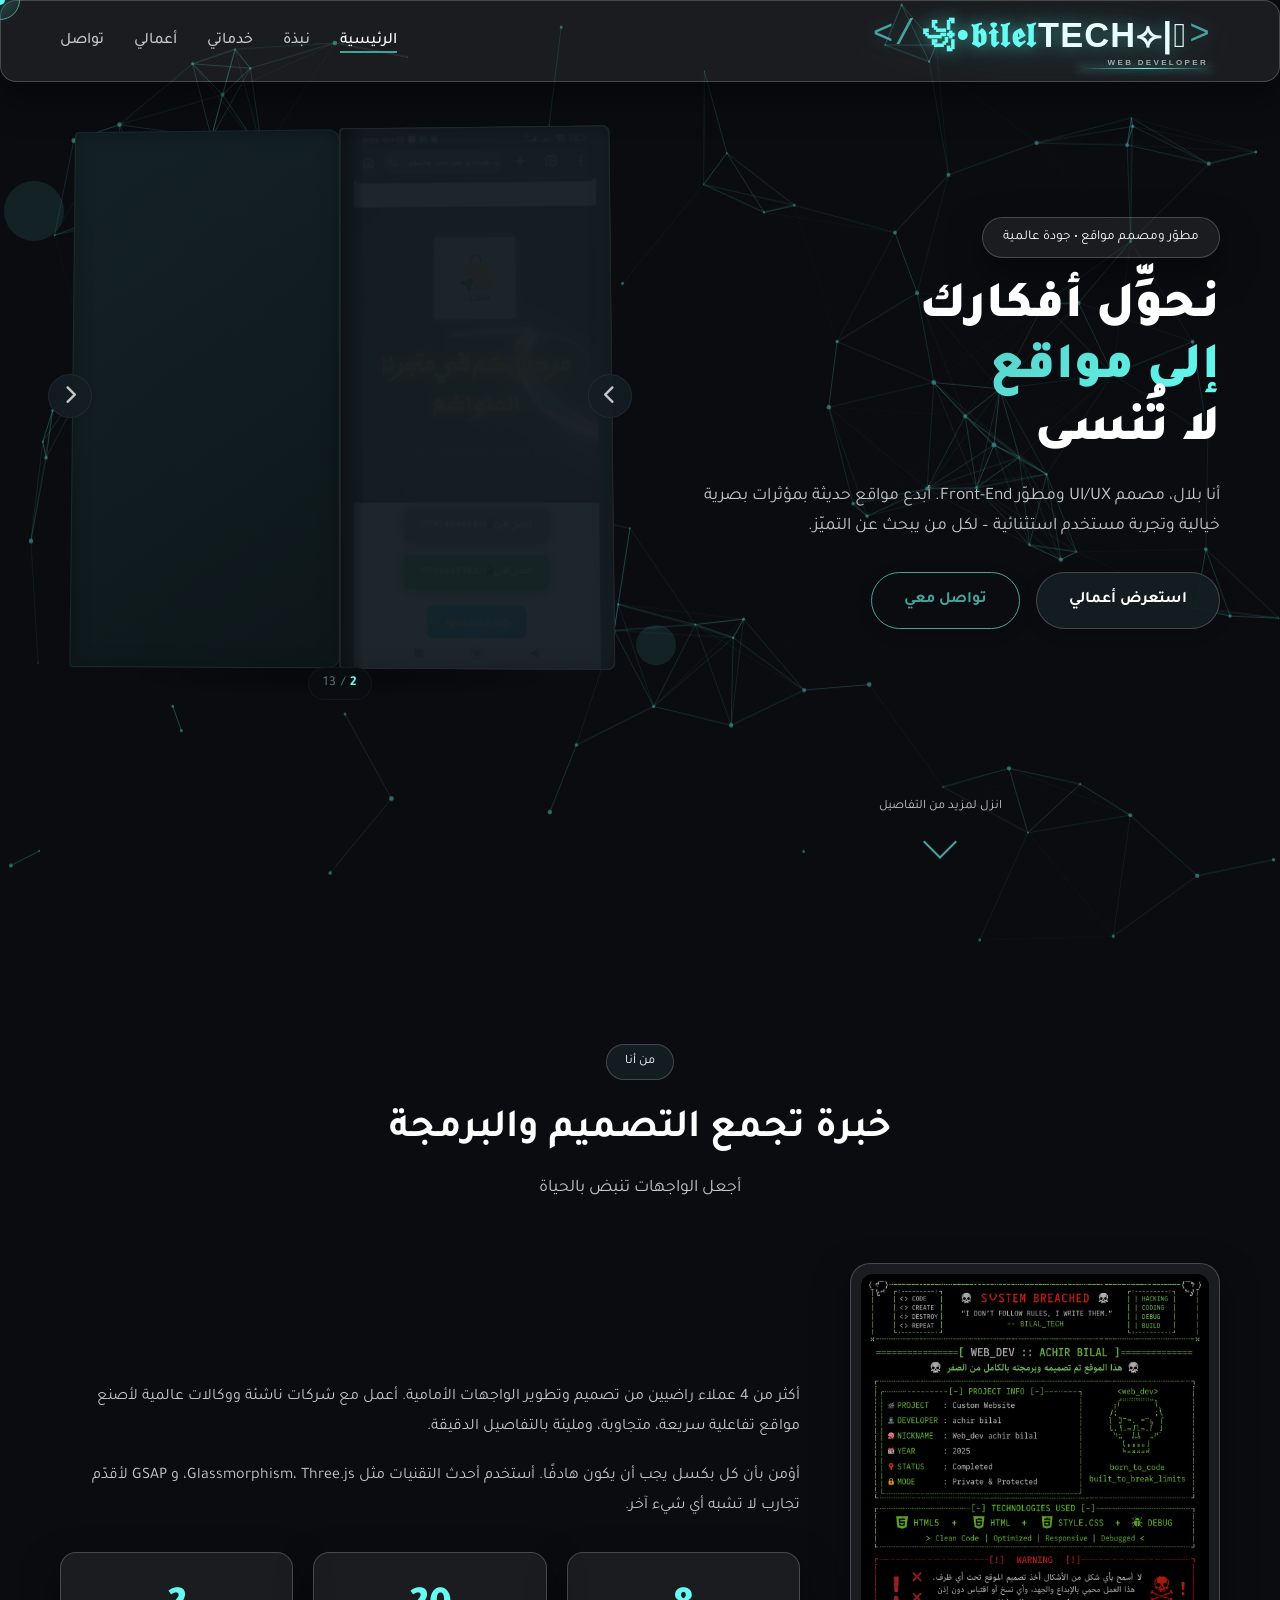
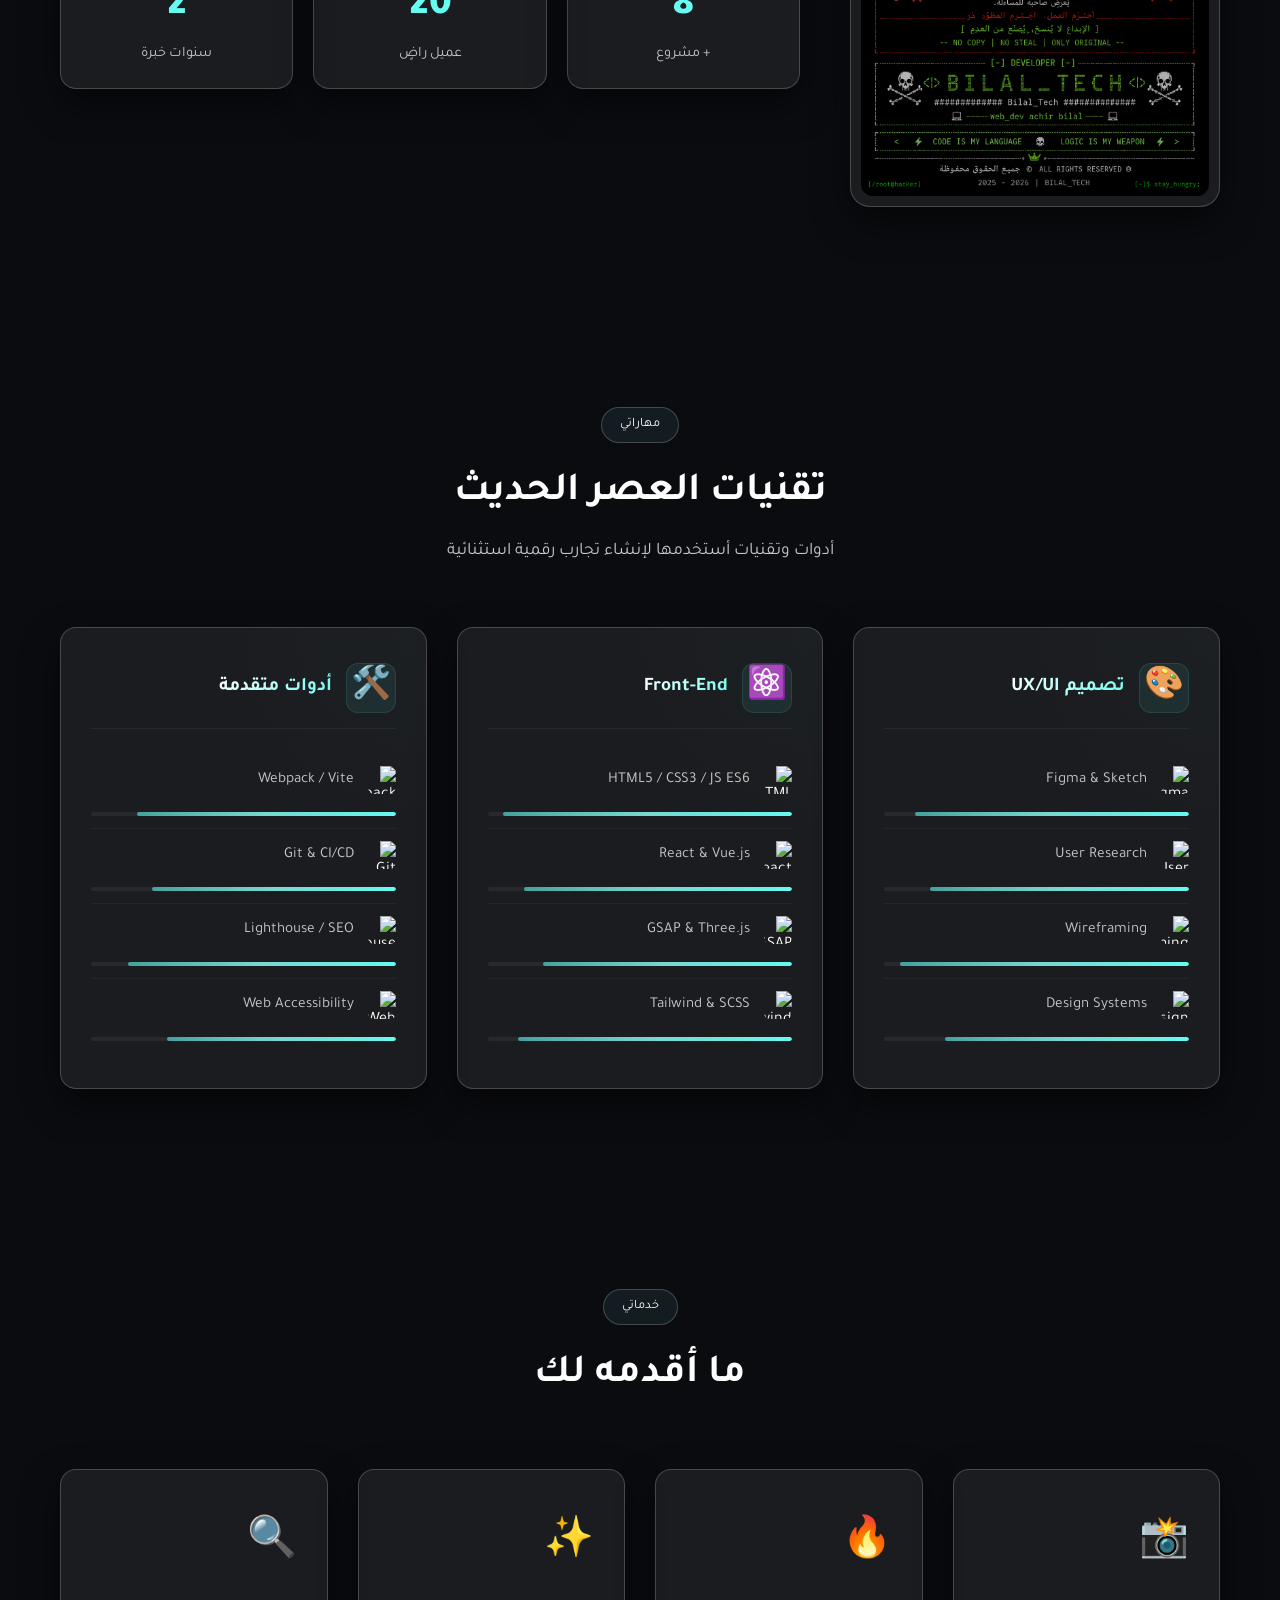
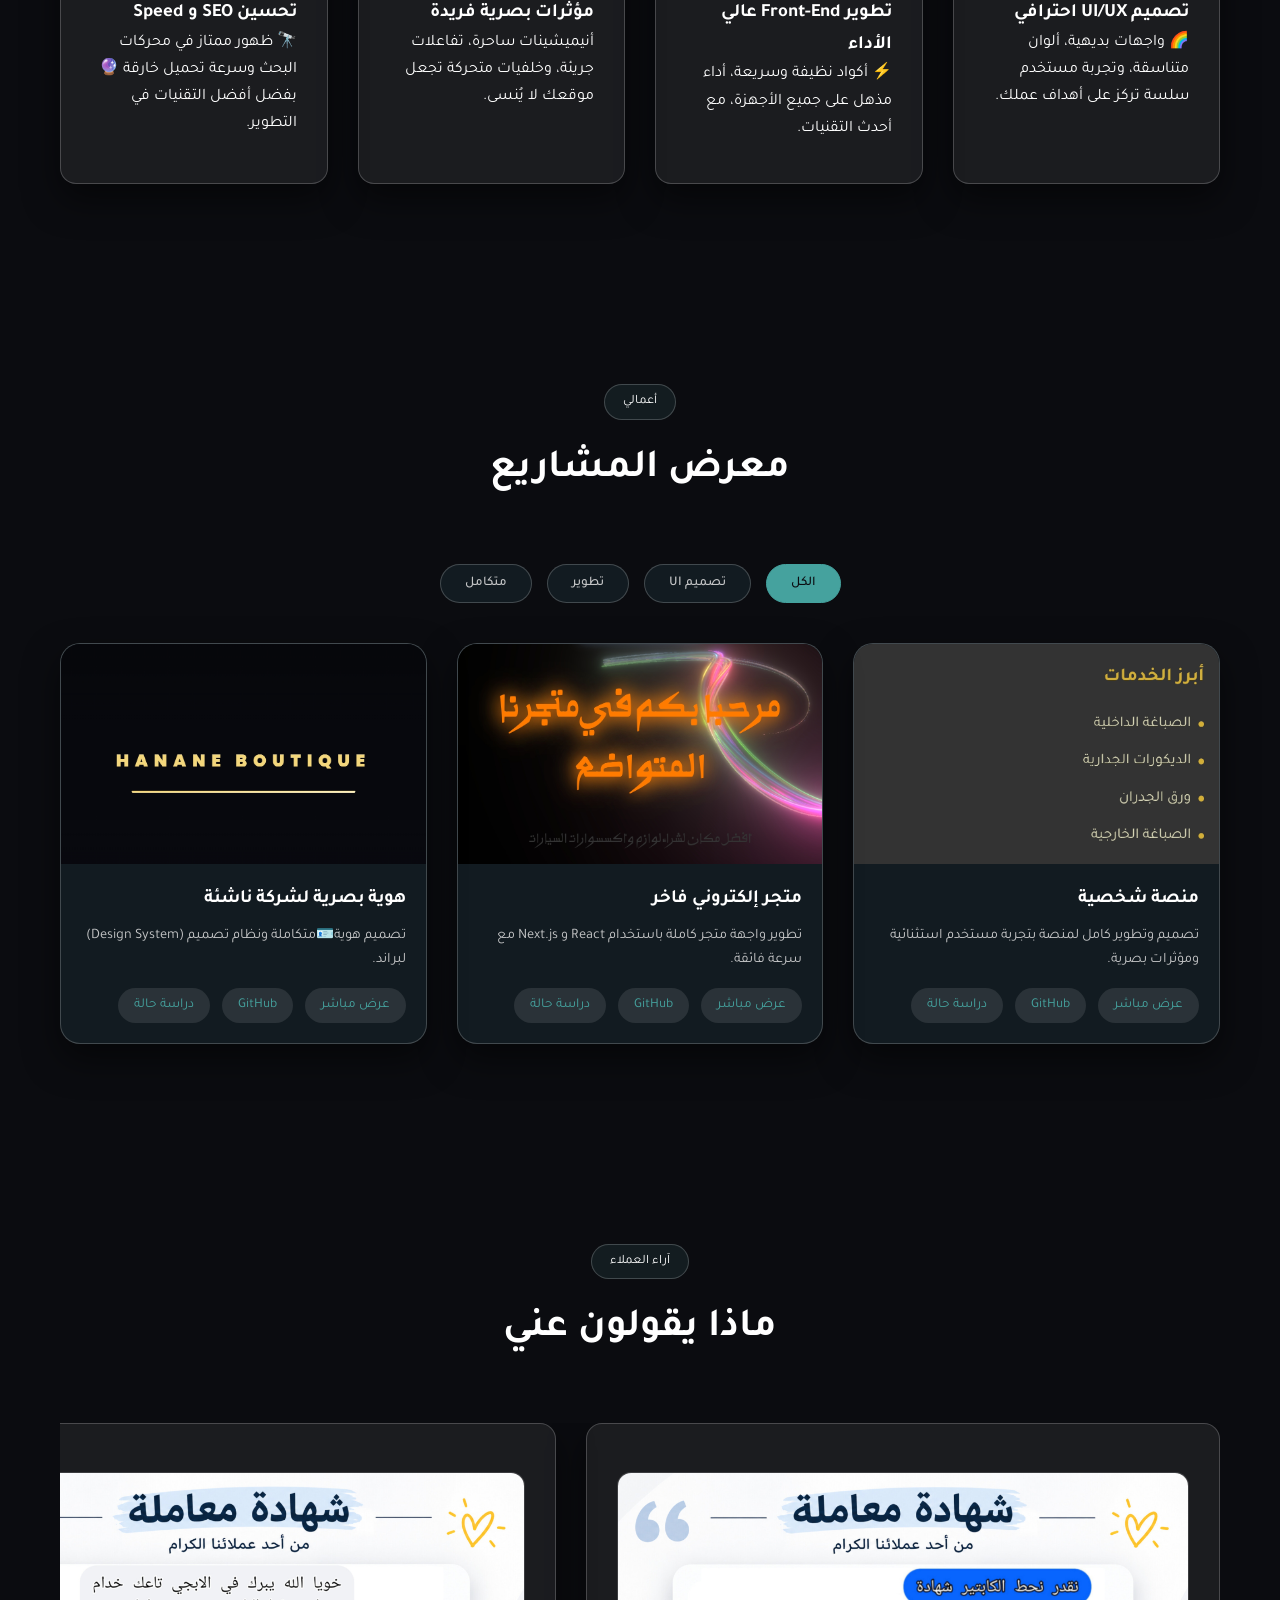
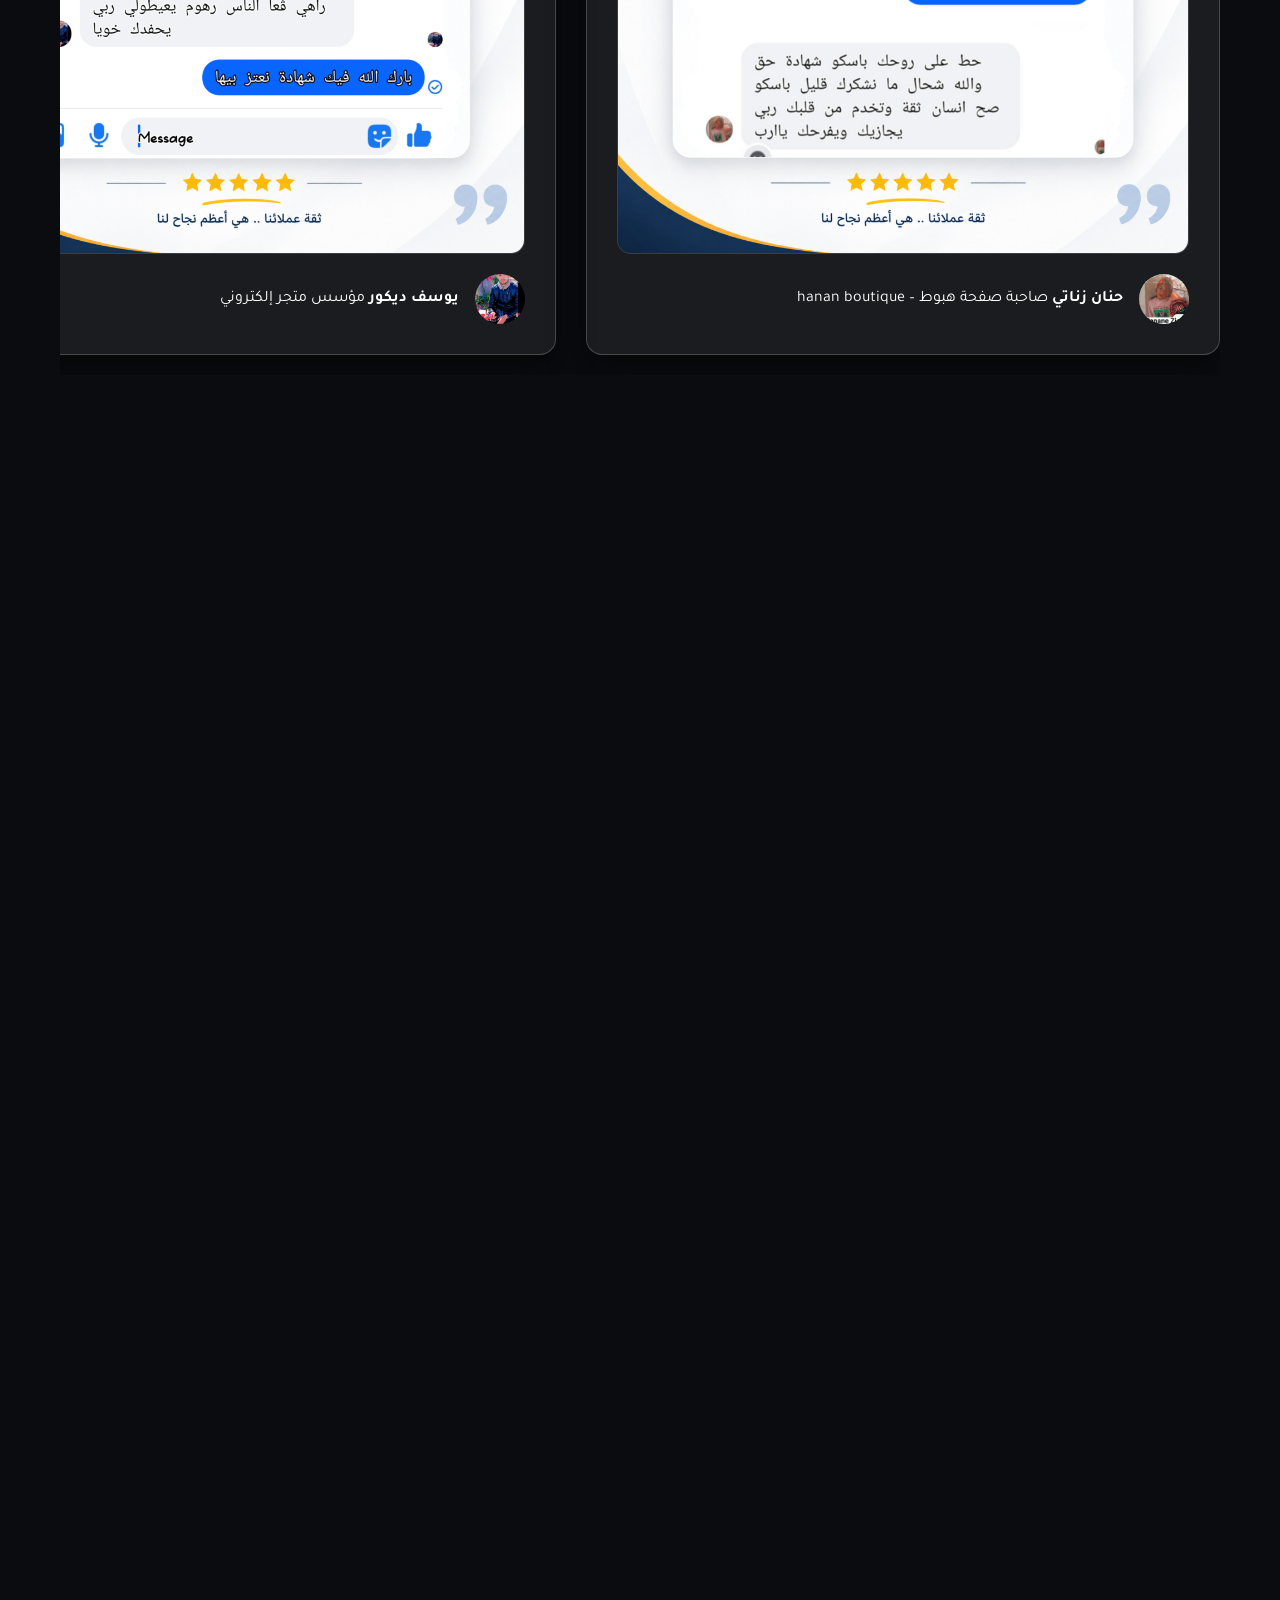
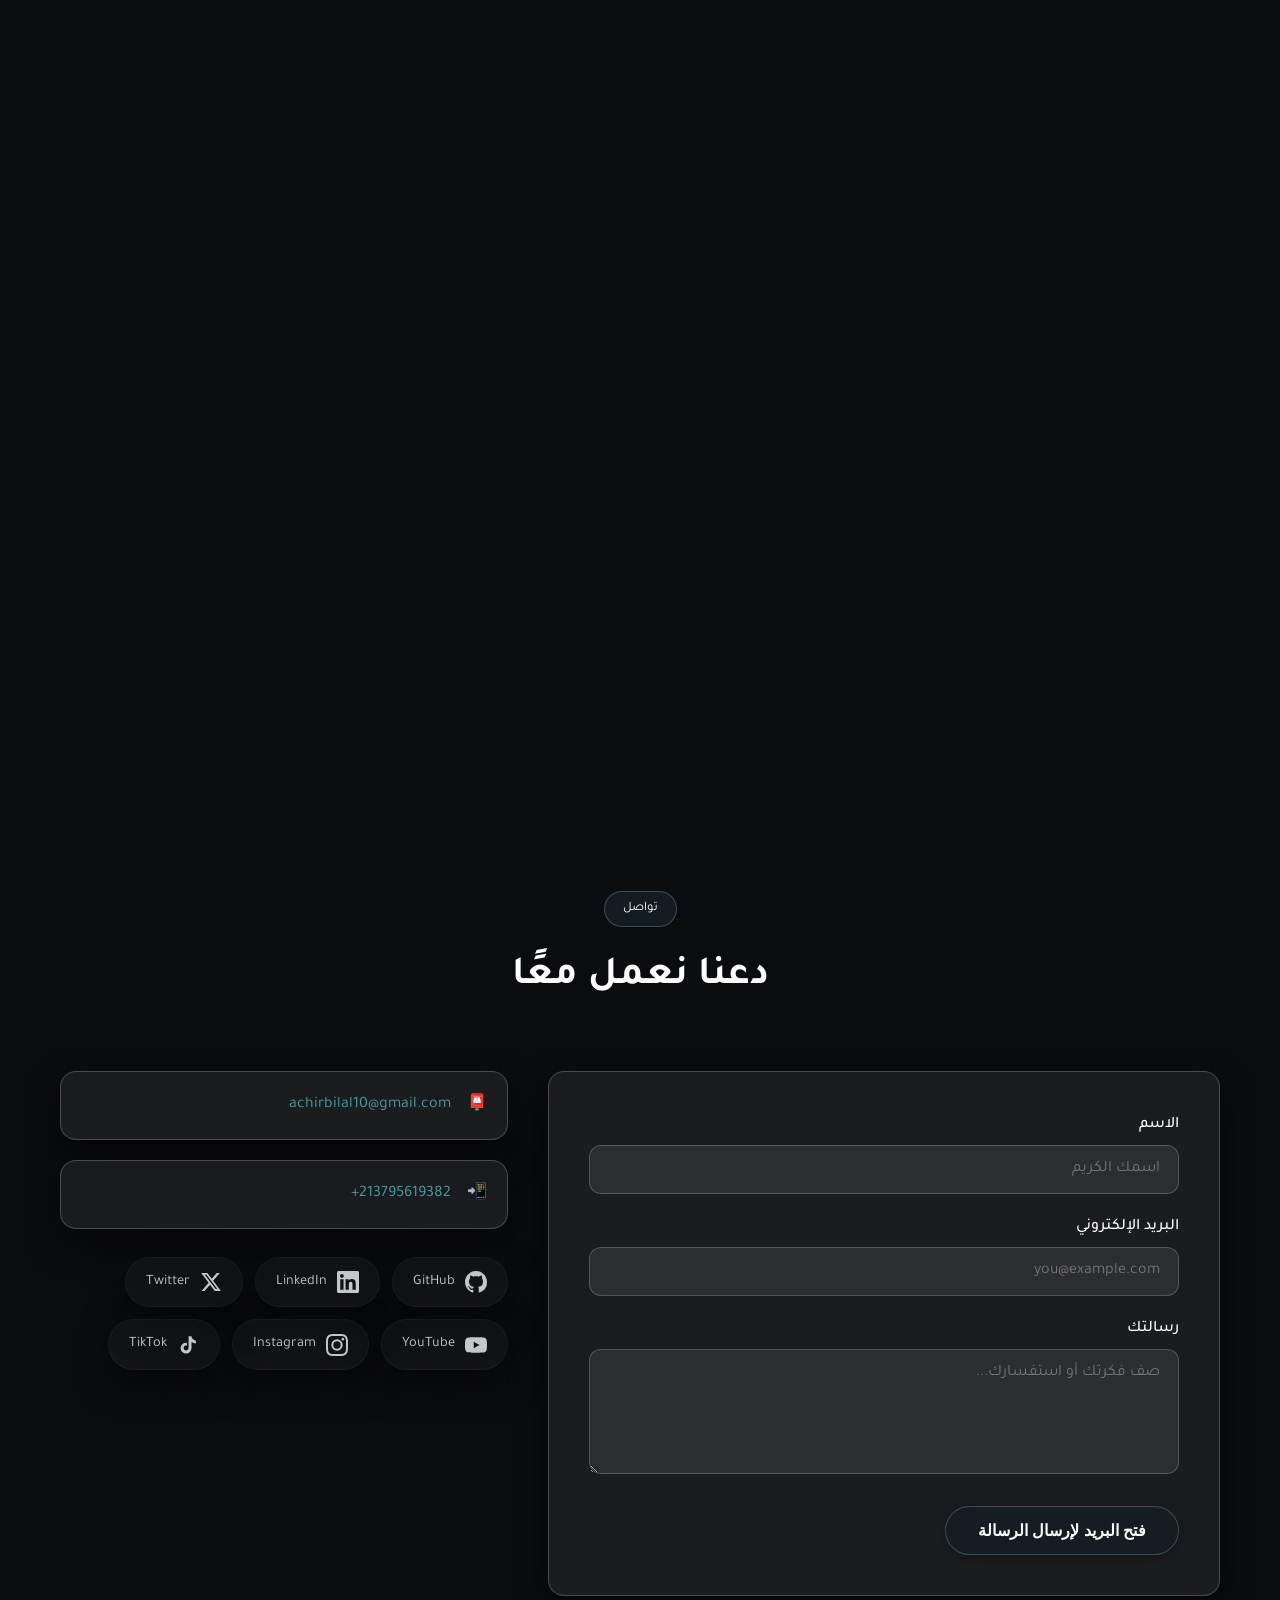
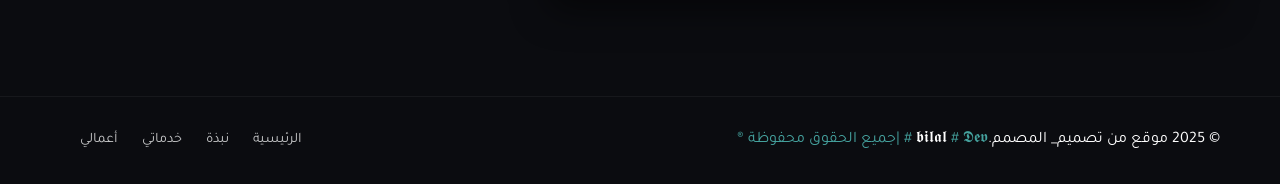
==== index.html @ 1176f2ff "Update index.html" ====
<!DOCTYPE html>
<html lang="ar" dir="rtl">
<head>
    <meta charset="UTF-8" />
    <meta name="viewport" content="width=device-width, initial-scale=1.0" />

    <meta name="description" content="الموقع الشخصي لبلال عشير؛ مطور واجهات أمامية ومصمم UI/UX. استكشف المشاريع والخدمات وتواصل مباشرة." />
    <meta name="keywords" content="بلال عشير, Bilal Achir, تطوير الويب, Front-End, UI/UX, تصميم واجهات, مشاريع ويب" />
    <meta name="author" content="بلال عشير | Bilal Achir" />
    <meta name="theme-color" content="#f2f0e9" />

    <meta property="og:title" content="بلال عشير | مطور واجهات ومصمم UI/UX" />
    <meta property="og:description" content="استكشف أعمال بلال عشير في تصميم وتطوير واجهات الويب وتجارب المستخدم." />
    <meta property="og:image" content="assets/images/og-image.jpg" />

    <meta name="twitter:card" content="summary_large_image" />

    <link rel="shortcut icon" href="assets/icons/favicon.ico" type="image/x-icon" />
    <link rel="apple-touch-icon" href="assets/icons/apple-touch-icon.png" />
    <link rel="icon" type="image/png" sizes="192x192" href="assets/icons/icon-192.png" />
    <link rel="manifest" href="manifest.json" />

    <title>بلال عشير | مطور واجهات أمامية ومصمم UI/UX</title>

    <script type="application/ld+json">
    {
        "@context": "https://schema.org",
        "@type": "Person",
        "name": "بلال عشير",
        "jobTitle": "مطور واجهات أمامية ومصمم تجربة مستخدم",
        "sameAs": [
            "https://github.com/Mywebsite-collab?tab=repositories",
            "https://www.linkedin.com/me?trk=p_mwlite_feed-secondary_nav",
            "https://x.com/Buffi97174487"
        ]
    }
    </script>

    <link rel="preconnect" href="https://fonts.googleapis.com" />
    <link rel="preconnect" href="https://fonts.gstatic.com" crossorigin />

    <link
        href="https://fonts.googleapis.com/css2?family=Tajawal:wght@400;500;700;900&family=Inter:wght@300;400;600;700&display=swap"
        rel="stylesheet"
    />

    <link
        rel="stylesheet"
        href="https://cdnjs.cloudflare.com/ajax/libs/font-awesome/6.5.1/css/all.min.css"
    />

    <link rel="stylesheet" href="assets/css/main.css?v=20261121-editorial-welcome" />
</head>

<body>

    <div id="loading-screen" class="loading-screen" role="status" aria-live="polite" aria-label="جاري تحميل الموقع">
        <div class="loading-content">
            <div class="loading-topline">
                <span class="loading-kicker">PERSONAL PORTFOLIO <i></i> 2026</span>
                <span class="loading-edition">EST. BY BILAL ACHIR</span>
            </div>
            <div class="loading-centerpiece">
                <div class="loading-mark" aria-hidden="true">أدعى🅑.🅰🅲🅷🅸🆁<span>.</span></div>
                <p class="loading-overline">أهلاً وسهلاً بك</p>
                <h1 class="loading-welcome" aria-label="مرحباً بكم في موقعي">
                    <span id="loading-typewriter">مرحباً بكم في موقعي</span><span class="typewriter-caret" aria-hidden="true"></span>
                </h1>
                <p class="loading-note">مساحة رقمية تجمع الإبداع والتقنية.</p>
            </div>
            <div class="loading-bottom">
                <div class="loading-progress-meta">
                    <span class="loading-progress-caption">PREPARING YOUR EXPERIENCE</span>
                    <span class="loading-percent" id="loading-percent">00%</span>
                </div>
                <div class="loading-progress" id="loading-progress" role="progressbar" aria-label="تقدم تحميل الموقع" aria-valuemin="0" aria-valuemax="100" aria-valuenow="0">
                    <span id="loading-progress-fill"></span>
                </div>
                <div class="loading-footer">
                    <span class="loading-subtitle">BILAL ACHIR · PORTFOLIO</span>
                    <span class="loading-index">SCROLL LESS. EXPERIENCE MORE.</span>
                </div>
            </div>
        </div>
    </div>

        <div class="cursor" id="cursor" aria-hidden="true"></div>
    <div class="cursor-follower" id="cursor-follower" aria-hidden="true"></div>

    <div class="noise-overlay" aria-hidden="true"></div>

    <div class="scroll-progress" id="scrollProgress" aria-hidden="true"></div>

    <header class="header glass" id="header">
        <div class="container header-inner">

            <a href="#hero" class="logo" aria-label="الصفحة الرئيسية">
                <span class="logo-text developer-brand" aria-label="Bilel Tech Web Developer">
                    <span class="brand-code">&lt;</span><span class="brand-name">TECH⟣|𖥂</span><span class="brand-tech">꧁•𝖇𝖎𝖑𝖊𝖑</span><span class="brand-code">/&gt;</span>
                    <span class="brand-role">WEB DEVELOPER</span>
                </span>
            </a>

            <nav class="nav" id="nav" aria-label="القائمة الرئيسية">
                <ul class="nav-list">
                    <li><a href="#hero" class="nav-link active">الرئيسية</a></li>
                    <li><a href="#about" class="nav-link">نبذة</a></li>
                    <li><a href="#services" class="nav-link">خدماتي</a></li>
                    <li><a href="#projects" class="nav-link">أعمالي</a></li>
                    <li><a href="#contact" class="nav-link">تواصل</a></li>
                </ul>
            </nav>

            <button class="menu-toggle" id="menuToggle" aria-label="فتح القائمة">
                <span></span>
                <span></span>
                <span></span>
            </button>

        </div>
    </header>

    <main>

        <section class="hero" id="hero">

            <div class="hero-bg">
                <canvas id="particles-canvas"></canvas>
                <div class="floating-lights"></div>
            </div>

            <div class="container hero-content">

                <div class="hero-text reveal">
                    <div class="hero-badge glass">مطوّر ومصمم مواقع • جودة عالمية</div>

                    <h1 class="hero-title typewriter-title" aria-label="نحوِّل أفكارك إلى مواقع لا تُنسى">
                        <span class="text-line" data-typewriter="نحوِّل أفكارك">نحوِّل أفكارك</span>
                        <span class="text-line gradient-text" data-typewriter="إلى مواقع">إلى مواقع</span>
                        <span class="text-line" data-typewriter="لا تُنسى">لا تُنسى</span>
                    </h1>

                    <p class="hero-desc">
                        أنا بلال، مصمم UI/UX ومطوّر Front-End. أبدع مواقع حديثة بمؤثرات بصرية خيالية
                        وتجربة مستخدم استثنائية – لكل من يبحث عن التميّز.
                    </p>

                    <div class="hero-actions">
                        <a href="#projects" class="btn glass magnetic">
                            <span>استعرض أعمالي</span>
                        </a>

                        <a href="#contact" class="btn btn-outline glossy">
                            <span>تواصل معي</span>
                        </a>
                    </div>
                </div>

                <div class="hero-visual">

                    <div class="book-wrapper">

                        <div class="book-container" data-state="closed-front">

                            <!-- طبقة الإمالة 3D: تحتوي الظل والكتاب -->
                            <div class="book-tilt">

                            <div class="book-shadow" aria-hidden="true"></div>

                            <div class="book">

                                <!-- =========================
                                     FRONT COVER
                                     ========================= -->
                                <div
                                    class="page book-cover active"
                                    data-page="0"
                                    aria-label="الغلاف الأمامي"
                                >

                                    <div class="page-front cover-front">
                                        <div class="cover-inner">

                                        <div class="cover-logo">
                                            ꧁-🅱–꧂
                                        </div>

                                        <div class="cover-avatar">
                                            <img
                                                src="assets/avatar book 📚/wmremove-transformed.png"
                                                alt="Bilal Achir"
                                                loading="eager"
                                                decoding="async"
                                                fetchpriority="high"
                                            />
                                        </div>

                                        <h2>PORTFOLIO</h2>

                                        <h3>COLLECTION</h3>

                                        <div class="cover-divider"></div>

                                        <p>2026 · بلال عشير</p>

                                        <div
                                            class="cover-shine"
                                            aria-hidden="true">
                                        </div>

                                    </div>
                                    </div>

                                    <!-- الوجه الداخلي للغلاف (يظهر على يسار الكتاب عند فتحه) -->
<div class="page-back cover-inside" aria-hidden="true">
    <img
        src="assets/images/inside-cover.jpg"
        alt="صفحة داخلية للغلاف"
        loading="lazy"
        decoding="async"
    />
</div>

                                </div>


                                <!-- =========================
                                     PAGE 1
                                     ========================= -->
                                <div class="page" data-page="1">

                                    <div class="page-front">
                                        <img
                                            src="assets/images/project0.jpg"
                                            alt="صورة المشروع 1"
                                            loading="eager"
                                            decoding="async"
                                        />
                                    </div>

                                    <div class="page-back">
                                        <img
                                            src="assets/images/project1.jpg"
                                            alt="صورة المشروع 2"
                                            loading="lazy"
                                            decoding="async"
                                        />
                                    </div>

                                </div>


                                <!-- PAGE 2 -->
                                <div class="page" data-page="2">

                                    <div class="page-front">
                                        <img
                                            src="assets/images/project2.jpg"
                                            alt="صورة المشروع 3"
                                            loading="lazy"
                                            decoding="async"
                                        />
                                    </div>

                                    <div class="page-back">
                                        <img
                                            src="assets/images/project3.jpg"
                                            alt="صورة المشروع 4"
                                            loading="lazy"
                                            decoding="async"
                                        />
                                    </div>

                                </div>


                                <!-- PAGE 3 -->
                                <div class="page" data-page="3">

                                    <div class="page-front">
                                        <img
                                            src="assets/images/project4.jpg"
                                            alt="صورة المشروع 5"
                                            loading="lazy"
                                            decoding="async"
                                        />
                                    </div>

                                    <div class="page-back">
                                        <img
                                            src="assets/images/project5.jpg"
                                            alt="صورة المشروع 6"
                                            loading="lazy"
                                            decoding="async"
                                        />
                                    </div>

                                </div>


                                <!-- PAGE 4 -->
                                <div class="page" data-page="4">

                                    <div class="page-front">
                                        <img
                                            src="assets/images/project6.jpg"
                                            alt="صورة المشروع 7"
                                            loading="lazy"
                                            decoding="async"
                                        />
                                    </div>

                                    <div class="page-back">
                                        <img
                                            src="assets/images/project7.jpg"
                                            alt="صورة المشروع 8"
                                            loading="lazy"
                                            decoding="async"
                                        />
                                    </div>

                                </div>


                                <!-- PAGE 5 -->
                                <div class="page" data-page="5">

                                    <div class="page-front">
                                        <img
                                            src="assets/images/project8.jpg"
                                            alt="صورة المشروع 9"
                                            loading="lazy"
                                            decoding="async"
                                        />
                                    </div>

                                    <div class="page-back">
                                        <img
                                            src="assets/images/project9.jpg"
                                            alt="صورة المشروع 10"
                                            loading="lazy"
                                            decoding="async"
                                        />
                                    </div>

                                </div>


                                <!-- PAGE 6 -->
                                <div class="page" data-page="6">

                                    <div class="page-front">
                                        <img
                                            src="assets/images/project10.jpg"
                                            alt="صورة المشروع 11"
                                            loading="lazy"
                                            decoding="async"
                                        />
                                    </div>

                                    <div class="page-back">
                                        <img
                                            src="assets/images/project11.jpg"
                                            alt="صورة المشروع 12"
                                            loading="lazy"
                                            decoding="async"
                                        />
                                    </div>

                                </div>


                                <!-- PAGE 7 -->
                                <div class="page" data-page="7">

                                    <div class="page-front">
                                        <img
                                            src="assets/images/project12.jpg"
                                            alt="صورة المشروع 13"
                                            loading="lazy"
                                            decoding="async"
                                        />
                                    </div>

                                    <div class="page-back">
                                        <img
                                            src="assets/images/project13.jpg"
                                            alt="صورة المشروع 14"
                                            loading="lazy"
                                            decoding="async"
                                        />
                                    </div>

                                </div>


                                <!-- PAGE 8 -->
                                <div class="page" data-page="8">

                                    <div class="page-front">
                                        <img
                                            src="assets/images/project14.jpg"
                                            alt="صورة المشروع 15"
                                            loading="lazy"
                                            decoding="async"
                                        />
                                    </div>

                                    <div class="page-back">
                                        <img
                                            src="assets/images/project15.jpg"
                                            alt="صورة المشروع 16"
                                            loading="lazy"
                                            decoding="async"
                                        />
                                    </div>

                                </div>


                                <!-- PAGE 9 -->
                                <div class="page" data-page="9">

                                    <div class="page-front">
                                        <img
                                            src="assets/images/project16.jpg"
                                            alt="صورة المشروع 17"
                                            loading="lazy"
                                            decoding="async"
                                        />
                                    </div>

                                    <div class="page-back">
                                        <img
                                            src="assets/images/project17.jpg"
                                            alt="صورة المشروع 18"
                                            loading="lazy"
                                            decoding="async"
                                        />
                                    </div>

                                </div>


                                <!-- PAGE 10 -->
                                <div class="page" data-page="10">

                                    <div class="page-front">
                                        <img
                                            src="assets/images/project18.jpg"
                                            alt="صورة المشروع 19"
                                            loading="lazy"
                                            decoding="async"
                                        />
                                    </div>

                                    <div class="page-back">
                                        <img
                                            src="assets/images/project19.jpg"
                                            alt="صورة المشروع 20"
                                            loading="lazy"
                                            decoding="async"
                                        />
                                    </div>

                                </div>


                                <!-- PAGE 11 -->
                                <div class="page" data-page="11">

                                    <div class="page-front">
                                        <img
                                            src="assets/images/project20.jpg"
                                            alt="صورة المشروع 21"
                                            loading="lazy"
                                            decoding="async"
                                        />
                                    </div>

                                    <div class="page-back">
                                        <img
                                            src="assets/images/project21.jpg"
                                            alt="صورة المشروع 22"
                                            loading="lazy"
                                            decoding="async"
                                        />
                                    </div>

                                </div>


                                <!-- =========================
                                     PAGE 12
                                     LAST IMAGE + BACK COVER
                                     ========================= -->
                                <div class="page" data-page="12">

                                    <div class="page-front">
                                        <img
                                            src="assets/images/project22.jpg"
                                            alt="صورة المشروع 23"
                                            loading="lazy"
                                            decoding="async"
                                        />
                                    </div>

                                    <div
                                        class="page-back book-back-cover"
                                        aria-label="الغلاف الخلفي"
                                    >

                                        <div class="cover-inner">

                                            <div class="cover-logo">
                                                🅱
                                            </div>

                                            <h2>PORTFOLIO</h2>

                                            <h3>COLLECTION</h3>

                                            <div class="cover-divider"></div>

                                            <p>2026 · بلال عشير</p>

                                            <div class="back-description">
                                                A collection of creativity,
                                                ideas and digital work.
                                            </div>

                                            <div
                                                class="cover-shine"
                                                aria-hidden="true">
                                            </div>

                                        </div>

                                    </div>

                                </div>

                            </div>

                            </div><!-- /.book-tilt -->


                            <!-- BOOK NAVIGATION -->

                            <button
                                class="book-nav prev"
                                type="button"
                                aria-label="الصفحة السابقة"
                            >
                                <i class="fas fa-chevron-right"></i>
                            </button>

                            <button
                                class="book-nav next"
                                type="button"
                                aria-label="الصفحة التالية"
                            >
                                <i class="fas fa-chevron-left"></i>
                            </button>


                            <!-- PAGE INDICATOR -->

                            <div
                                class="book-indicator"
                                aria-live="polite"
                            >
                                <span class="current-page">1</span>
                                <span class="total-pages">/ 13</span>
                            </div>

                        </div>

                    </div>


                    <!-- FLOATING ELEMENTS -->

                    <div class="floating-elements">

                        <div
                            class="floating-element shape-1"
                            data-speed="0.5"
                            aria-hidden="true">
                        </div>

                        <div
                            class="floating-element shape-2"
                            data-speed="0.3"
                            aria-hidden="true">
                        </div>

                    </div>

                </div>

                <div class="hero-scroll-indicator">
                    <span>انزل لمزيد من التفاصيل</span>
                    <div class="scroll-arrow"></div>
                </div>

            </div>
        </section>

        <section class="section about" id="about">
            <div class="container">

                <div class="section-heading reveal">
                    <span class="section-badge">من أنا</span>
                    <h2 class="section-title">خبرة تجمع التصميم والبرمجة</h2>
                    <p class="section-subtitle">أجعل الواجهات تنبض بالحياة</p>
                </div>

                <div class="about-grid">

                    <div class="about-image reveal">
                        <div class="image-wrapper glass">
                            <img
                                src="assets/images/placeholder-avatar.jpg"
                                alt="بلال 🄳🄴🅅"
                                loading="lazy"
                            />
                        </div>
                    </div>

                    <div class="about-text reveal">

                        <p class="about-paragraph">
                            أكثر من 4 عملاء راضيين من تصميم وتطوير الواجهات الأمامية. أعمل مع شركات ناشئة
                            ووكالات عالمية لأصنع مواقع تفاعلية سريعة، متجاوبة، ومليئة بالتفاصيل الدقيقة.
                        </p>

                        <p class="about-paragraph">
                            أؤمن بأن كل بكسل يجب أن يكون هادفًا. أستخدم أحدث التقنيات مثل Glassmorphism،
                            Three.js، و GSAP لأقدّم تجارب لا تشبه أي شيء آخر.
                        </p>

                        <div class="about-stats">

                            <div class="stat glass">
                                <span class="stat-number" data-count="8">0</span>
                                <span class="stat-label">+ مشروع</span>
                            </div>

                            <div class="stat glass">
                                <span class="stat-number" data-count="20">0</span>
                                <span class="stat-label">عميل راضٍ</span>
                            </div>

                            <div class="stat glass">
                                <span class="stat-number" data-count="2">0</span>
                                <span class="stat-label">سنوات خبرة</span>
                            </div>

                        </div>
                    </div>

                </div>
            </div>
        </section>

        <section class="section skills" id="skills">
            <div class="container">

                <div class="section-heading reveal">
                    <span class="section-badge">مهاراتي</span>
                    <h2 class="section-title">تقنيات العصر الحديث</h2>
                    <p class="section-subtitle">
                        أدوات وتقنيات أستخدمها لإنشاء تجارب رقمية استثنائية
                    </p>
                </div>

                <div class="skills-grid reveal">

                    <div class="skill-category glass">
                        <div class="skill-category-header">
                            <div class="skill-category-icon">🎨</div>
                            <h3>تصميم UX/UI</h3>
                        </div>

                        <ul>

                            <li>
                                <img
                                    src="https://cdn.dribbble.com/userupload/12787191/file/original-b7ce54b4984cb5bc7559dc995a23143e.png?resize=752x&vertical=center"
                                    alt="Figma"
                                    class="skill-img"
                                />
                                <span>Figma &amp; Sketch</span>
                                <span class="skill-level">
                                    <span style="width: 90%"></span>
                                </span>
                            </li>

                            <li>
                                <img
                                    src="https://www.svgrepo.com/show/520505/research.svg"
                                    alt="User Research"
                                    class="skill-img"
                                />
                                <span>User Research</span>
                                <span class="skill-level">
                                    <span style="width: 85%"></span>
                                </span>
                            </li>

                            <li>
                                <img
                                    src="https://encrypted-tbn0.gstatic.com/images?q=tbn:ANd9GcTcLPpc9tUP_zVYJfhjIV9sxOY638tkX2XgFkScSUkDAw&s=10"
                                    alt="Wireframing"
                                    class="skill-img"
                                />
                                <span>Wireframing</span>
                                <span class="skill-level">
                                    <span style="width: 95%"></span>
                                </span>
                            </li>

                            <li>
                                <img
                                    src="https://cdn-icons-png.flaticon.com/256/2452/2452663.png"
                                    alt="Design Systems"
                                    class="skill-img"
                                />
                                <span>Design Systems</span>
                                <span class="skill-level">
                                    <span style="width: 80%"></span>
                                </span>
                            </li>

                        </ul>
                    </div>

                    <div class="skill-category glass">
                        <div class="skill-category-header">
                            <div class="skill-category-icon">⚛️</div>
                            <h3>Front-End</h3>
                        </div>

                        <ul>

                            <li>
                                <img
                                    src="https://encrypted-tbn0.gstatic.com/images?q=tbn:ANd9GcSbB0yu2tVlng7RY-CIWzIWXxFom4b6Cblgw9TClTKBfA&s=10"
                                    alt="HTML CSS JS"
                                    class="skill-img"
                                />
                                <span>HTML5 / CSS3 / JS ES6</span>
                                <span class="skill-level">
                                    <span style="width: 95%"></span>
                                </span>
                            </li>

                            <li>
                                <img
                                    src="https://westsideelectronics.com/content/images/2020/06/react_vue-1.JPG"
                                    alt="React & Vue"
                                    class="skill-img"
                                />
                                <span>React &amp; Vue.js</span>
                                <span class="skill-level">
                                    <span style="width: 88%"></span>
                                </span>
                            </li>

                            <li>
                                <img
                                    src="https://encrypted-tbn0.gstatic.com/images?q=tbn:ANd9GcQA_Qhd1xCSaKVczHb4FUcE1-SzbG1TML-20dcAQ_QqO2PLRhc8YQGG30b-&s=10"
                                    alt="GSAP & Three.js"
                                    class="skill-img"
                                />
                                <span>GSAP &amp; Three.js</span>
                                <span class="skill-level">
                                    <span style="width: 82%"></span>
                                </span>
                            </li>

                            <li>
                                <img
                                    src="https://miro.medium.com/v2/1*bFUWUdBjOeWR6hTYehwg7A.png"
                                    alt="Tailwind & SCSS"
                                    class="skill-img"
                                />
                                <span>Tailwind &amp; SCSS</span>
                                <span class="skill-level">
                                    <span style="width: 90%"></span>
                                </span>
                            </li>

                        </ul>
                    </div>

                    <div class="skill-category glass">
                        <div class="skill-category-header">
                            <div class="skill-category-icon">🛠️</div>
                            <h3>أدوات متقدمة</h3>
                        </div>

                        <ul>

                            <li>
                                <img
                                    src="https://encrypted-tbn0.gstatic.com/images?q=tbn:ANd9GcSEmOAcPbkJi6p3gixndXw3Ca5WhYDmIgdqJ32xxbb9Olz7882dZtOumB4&s=10"
                                    alt="Webpack & Vite"
                                    class="skill-img"
                                />
                                <span>Webpack / Vite</span>
                                <span class="skill-level">
                                    <span style="width: 85%"></span>
                                </span>
                            </li>

                            <li>
                                <img
                                    src="https://media.licdn.com/dms/image/v2/C4E12AQHWNdMspEJHVg/article-cover_image-shrink_720_1280/article-cover_image-shrink_720_1280/0/1612113737018?e=2147483647&v=beta&t=Pd-NDj73ee4AiZQI8p5QKNEU7Z_dZY0CUCzaSVjw-VU"
                                    alt="Git & CI/CD"
                                    class="skill-img"
                                />
                                <span>Git &amp; CI/CD</span>
                                <span class="skill-level">
                                    <span style="width: 80%"></span>
                                </span>
                            </li>

                            <li>
                                <img
                                    src="https://resources.americaneagle.com/aecom-blobs/images/default-source/blog-images/google-lighthouse-explained.png?sfvrsn=3cafe498_1"
                                    alt="Lighthouse & SEO"
                                    class="skill-img"
                                />
                                <span>Lighthouse / SEO</span>
                                <span class="skill-level">
                                    <span style="width: 88%"></span>
                                </span>
                            </li>

                            <li>
                                <img
                                    src="https://accessibleweb.com/wp-content/uploads/2019/09/aweb-logo.jpg"
                                    alt="Web Accessibility"
                                    class="skill-img"
                                />
                                <span>Web Accessibility</span>
                                <span class="skill-level">
                                    <span style="width: 75%"></span>
                                </span>
                            </li>

                        </ul>
                    </div>

                </div>
            </div>
        </section>

        <section class="section services" id="services">
            <div class="container">

                <div class="section-heading reveal">
                    <span class="section-badge">خدماتي</span>
                    <h2 class="section-title">ما أقدمه لك</h2>
                </div>

                <div class="services-grid">

                    <div class="service-card glass reveal">
                        <div class="service-icon">📸</div>
                        <h3>تصميم UI/UX احترافي</h3>
                        <p>🌈 واجهات بديهية، ألوان متناسقة، وتجربة مستخدم سلسة تركز على أهداف عملك.</p>
                    </div>

                    <div class="service-card glass reveal">
                        <div class="service-icon">🔥</div>
                        <h3>تطوير Front-End عالي الأداء</h3>
                        <p>⚡ أكواد نظيفة وسريعة، أداء مذهل على جميع الأجهزة، مع أحدث التقنيات.</p>
                    </div>

                    <div class="service-card glass reveal">
                        <div class="service-icon">✨</div>
                        <h3>مؤثرات بصرية فريدة</h3>
                        <p>أنيميشينات ساحرة، تفاعلات جريئة، وخلفيات متحركة تجعل موقعك لا يُنسى.</p>
                    </div>

                    <div class="service-card glass reveal">
                        <div class="service-icon">🔍</div>
                        <h3>تحسين SEO و Speed</h3>
                        <p>🔭 ظهور ممتاز في محركات البحث وسرعة تحميل خارقة 🔮 بفضل أفضل التقنيات في التطوير.</p>
                    </div>

                </div>
            </div>
        </section>

        <section class="section projects" id="projects">
            <div class="container">

                <div class="section-heading reveal">
                    <span class="section-badge">أعمالي</span>
                    <h2 class="section-title">معرض المشاريع</h2>
                </div>

                <div class="filter-container reveal">
                    <button class="filter-btn active" data-filter="all">الكل</button>
                    <button class="filter-btn" data-filter="ui">تصميم UI</button>
                    <button class="filter-btn" data-filter="dev">تطوير</button>
                    <button class="filter-btn" data-filter="full">متكامل</button>
                </div>

                <div class="projects-grid" id="projectsGrid">
                </div>

            </div>
        </section>

        <section class="section testimonials" id="testimonials">
            <div class="container">

                <div class="section-heading reveal">
                    <span class="section-badge">آراء العملاء</span>
                    <h2 class="section-title">ماذا يقولون عني</h2>
                </div>

                <div class="testimonials-slider">

                    <div class="testimonial-card glass reveal">

                        <!-- صورة إثبات الشهادة -->
                        <div class="testimonial-proof">
                            <img
                                src="assets/images/testimonials/chat1.jpg"
                                alt="لقطة من محادثة العميل"
                                loading="lazy"
                            />
                        </div>

                        <!-- معلومات العميل -->
                        <div class="testimonial-author">
                            <img
                                src="assets/images/client1.jpg"
                                alt="صورة العميل"
                                loading="lazy"
                            />

                            <div>
                                <strong>حنان زناتي</strong>
                                <span>صاحبة صفحة هبوط – hanan boutique</span>
                            </div>
                        </div>

                    </div>


                    <div class="testimonial-card glass reveal">

                        <div class="testimonial-proof">
                            <img
                                src="assets/images/testimonials/chat2.jpg"
                                alt="لقطة من محادثة العميل"
                                loading="lazy"
                            />
                        </div>

                        <div class="testimonial-author">
                            <img
                                src="assets/images/client2.jpg"
                                alt="صورة العميل"
                                loading="lazy"
                            />

                            <div>
                                <strong>يوسف ديكور</strong>
                                <span>مؤسس متجر إلكتروني</span>
                            </div>
                        </div>

                    </div>

                </div>

            </div>
        </section>

        <section class="section timeline" id="timeline">
            <div class="container">

                <div class="section-heading reveal">
                    <span class="section-badge">المسيرة</span>
                    <h2 class="section-title">رحلتي المهنية</h2>
                </div>

                <div class="timeline-line reveal">

                    <div class="timeline-item glass">
                        <span class="year">2020</span>
                        <p>بداية العمل كمصمم مستقل – أول 10 مشاريع</p>
                    </div>

                    <div class="timeline-item glass">
                        <span class="year">2021</span>
                        <p>انضمام إلى وكالة رقمية – تطوير مهارات Front-End</p>
                    </div>

                    <div class="timeline-item glass">
                        <span class="year">2023</span>
                        <p>تأسيس علامتي التجارية الخاصة والتركيز على المشاريع المتميزة</p>
                    </div>

                </div>
            </div>
        </section>

        <section class="section faq" id="faq">
            <div class="container">

                <div class="section-heading reveal">
                    <span class="section-badge">الأسئلة الشائعة</span>
                    <h2 class="section-title">الإجابات التي تحتاجها</h2>
                </div>

                <div class="faq-list reveal">

                    <div class="faq-item glass">
                        <button class="faq-question">
                            كم يستغرق تصميم موقع متكامل؟
                            <span class="faq-icon">+</span>
                        </button>

                        <div class="faq-answer">
                            <p>حسب تعقيد المشروع، عادةً بين 4 إلى 8 أيام.</p>
                        </div>
                    </div>

                    <div class="faq-item glass">
                        <button class="faq-question">
                            هل توفرون خدمات الصيانة بعد الإطلاق؟
                            <span class="faq-icon">+</span>
                        </button>

                        <div class="faq-answer">
                            <p>نعم، أوفر حزم صيانة شهرية لتحديث المحتوى وضمان الأمان.</p>
                        </div>
                    </div>

                    <div class="faq-item glass">
                        <button class="faq-question">
                            ما هي التقنيات المستخدمة بشكل أساسي؟
                            <span class="faq-icon">+</span>
                        </button>

                        <div class="faq-answer">
                            <p>أستخدم HTML5, CSS3, JavaScript, React/Next.js, GSAP, و Three.js.</p>
                        </div>
                    </div>

                </div>
            </div>
        </section>

        <section class="section cta" id="cta">
            <div class="container cta-content glass reveal">
                <h2>هل لديك فكرة مشروع؟</h2>
                <p>دعنا نحولها إلى واقع رقمي يبهر الجميع.</p>
                <a href="#contact" class="btn glass magnetic">📲 تواصل الآن</a>
            </div>
        </section>

        <section class="section contact" id="contact">
            <div class="container">

                <div class="section-heading reveal">
                    <span class="section-badge">تواصل</span>
                    <h2 class="section-title">دعنا نعمل معًا</h2>
                </div>

                <div class="contact-grid">

                    <form class="contact-form glass reveal" id="contactForm">

                        <div class="form-group">
                            <label for="name">الاسم</label>
                            <input
                                type="text"
                                id="name"
                                name="name"
                                autocomplete="name"
                                maxlength="100"
                                required
                                placeholder="اسمك الكريم"
                            />
                        </div>

                        <div class="form-group">
                            <label for="email">البريد الإلكتروني</label>
                            <input
                                type="email"
                                id="email"
                                name="email"
                                autocomplete="email"
                                maxlength="160"
                                required
                                placeholder="you@example.com"
                            />
                        </div>

                        <div class="form-group">
                            <label for="message">رسالتك</label>
                            <textarea
                                id="message"
                                name="message"
                                maxlength="5000"
                                required
                                rows="5"
                                placeholder="صف فكرتك أو استفسارك..."
                            ></textarea>
                        </div>

                        <button
                            type="submit"
                            class="btn glass magnetic loading-btn"
                            id="submitBtn"
                        >
                            <span>فتح البريد لإرسال الرسالة</span>
                            <div class="loading-spinner"></div>
                        </button>

                        <div
                            class="toast"
                            id="toast"
                            role="alert"
                            aria-live="polite">
                        </div>

                    </form>

                    <div class="contact-info reveal">

                        <div class="info-item glass">
                            <span>📮</span>
                            <a href="mailto:achirbilal10@gmail.com">
                                achirbilal10@gmail.com
                            </a>
                        </div>

                        <div class="info-item glass">
                            <span>📲</span>
                            <a href="tel:+213795619382">213795619382+</a>
                        </div>

                        <div class="social-links">

                            <a
                                href="https://github.com/Mywebsite-collab?tab=repositories"
                                class="social-link glass"
                                target="_blank"
                                rel="noopener"
                            >
                                <svg class="social-icon" viewBox="0 0 24 24" fill="currentColor">
                                    <path d="M12 0C5.37 0 0 5.37 0 12c0 5.31 3.435 9.795 8.205 11.385.6.105.825-.255.825-.57 0-.285-.015-1.23-.015-2.235-3.015.555-3.795-.735-4.035-1.41-.135-.345-.72-1.41-1.23-1.695-.42-.225-1.02-.78-.015-.795.945-.015 1.62.87 1.845 1.23 1.08 1.815 2.805 1.305 3.495.99.105-.78.42-1.305.765-1.605-2.67-.3-5.46-1.335-5.46-5.925 0-1.305.465-2.385 1.23-3.225-.12-.3-.54-1.53.12-3.15 0 0 1.005-.315 3.3 1.23.96-.27 1.98-.405 3-.405s2.04.135 3 .405c2.295-1.56 3.3-1.23 3.3-1.23.66 1.62.24 2.85.12 3.15.765.84 1.23 1.905 1.23 3.225 0 4.605-2.805 5.625-5.475 5.925.435.375.81 1.095.81 2.22 0 1.605-.015 2.895-.015 3.3 0 .315.225.69.825.57A12.02 12.02 0 0024 12c0-6.63-5.37-12-12-12z" />
                                </svg>
                                <span>GitHub</span>
                            </a>

                            <a
                                href="https://www.linkedin.com/me?trk=p_mwlite_feed-secondary_nav"
                                class="social-link glass"
                                target="_blank"
                                rel="noopener"
                            >
                                <svg class="social-icon" viewBox="0 0 24 24" fill="currentColor">
                                    <path d="M20.447 20.452h-3.554v-5.569c0-1.328-.027-3.037-1.852-3.037-1.853 0-2.136 1.445-2.136 2.939v5.667H9.351V9h3.414v1.561h.046c.477-.9 1.637-1.85 3.37-1.85 3.601 0 4.267 2.37 4.267 5.455v6.286zM5.337 7.433c-1.144 0-2.063-.926-2.063-2.065 0-1.138.92-2.063 2.063-2.063 1.14 0 2.064.925 2.064 2.063 0 1.139-.925 2.065-2.064 2.065zm1.782 13.019H3.555V9h3.564v11.452zM22.225 0H1.771C.792 0 0 .774 0 1.729v20.542C0 23.227.792 24 1.771 24h20.451C23.2 24 24 23.227 24 22.271V1.729C24 .774 23.2 0 22.222 0h.003z" />
                                </svg>
                                <span>LinkedIn</span>
                            </a>

                            <a
                                href="https://x.com/Buffi97174487"
                                class="social-link glass"
                                target="_blank"
                                rel="noopener"
                            >
                                <svg class="social-icon" viewBox="0 0 24 24" fill="currentColor">
                                    <path d="M18.244 2.25h3.308l-7.227 8.26 8.502 11.24H16.17l-5.214-6.817L4.99 21.75H1.68l7.73-8.835L1.254 2.25H8.08l4.713 6.231zm-1.161 17.52h1.833L7.084 4.126H5.117z" />
                                </svg>
                                <span>Twitter </span>
                            </a>

                            <a
                                href="https://youtube.com/channel/UCaBldHjugBhEP9w3DlRAerg?si=pPTsItDDOoXELRqC"
                                class="social-link glass"
                                target="_blank"
                                rel="noopener"
                            >
                                <svg class="social-icon" viewBox="0 0 24 24" fill="currentColor">
                                    <path d="M23.498 6.186a3.016 3.016 0 00-2.122-2.136C19.505 3.545 12 3.545 12 3.545s-7.505 0-9.377.505A3.017 3.017 0 00.502 6.186C0 8.07 0 12 0 12s0 3.93.502 5.814a3.016 3.016 0 002.122 2.136c1.871.505 9.376.505 9.376.505s7.505 0 9.377-.505a3.015 3.015 0 002.122-2.136C24 15.93 24 12 24 12s0-3.93-.502-5.814zM9.545 15.568V8.432L15.818 12l-6.273 3.568z" />
                                </svg>
                                <span>YouTube</span>
                            </a>

                            <a
                                href="https://www.instagram.com/xx_b_ilel_xx?igsh=OTUxazVwMzZ2NXow"
                                class="social-link glass"
                                target="_blank"
                                rel="noopener"
                            >
                                <svg class="social-icon" viewBox="0 0 24 24" fill="currentColor">
                                    <path d="M12 2.163c3.204 0 3.584.012 4.85.07 3.252.148 4.771 1.691 4.919 4.919.058 1.265.069 1.645.069 4.849 0 3.205-.012 3.584-.069 4.849-.149 3.225-1.664 4.771-4.919 4.919-1.266.058-1.644.07-4.85.07-3.204 0-3.584-.012-4.849-.07-3.26-.149-4.771-1.699-4.919-4.92-.058-1.28-.07-1.644-.07-4.849 0-3.204.013-3.583.07-4.849.149-3.227 1.664-4.771 4.919-4.919 1.266-.057 1.645-.069 4.849-.069zM12 0C8.741 0 8.333.014 7.053.072 2.695.272.273 2.69.073 7.052.014 8.333 0 8.741 0 12c0 3.259.014 3.668.072 4.948.2 4.358 2.618 6.78 6.98 6.98C8.333 23.986 8.741 24 12 24c3.259 0 3.668-.014 4.948-.072 4.354-.2 6.782-2.618 6.979-6.98.059-1.28.073-1.689.073-4.948 0-3.259-.012-3.667-.072-4.947-.196-4.354-2.617-6.78-6.979-6.98C15.668.014 15.259 0 12 0zm0 5.838a6.162 6.162 0 100 12.324 6.162 6.162 0 000-12.324zM12 16a4 4 0 110-8 4 4 0 010 8zm6.406-11.845a1.44 1.44 0 100 2.881 1.44 1.44 0 000-2.881z" />
                                </svg>
                                <span>Instagram</span>
                            </a>

                            <a
                                href="https://www.tiktok.com/@webscaleai"
                                class="social-link glass"
                                target="_blank"
                                rel="noopener"
                            >
                                <svg class="social-icon" viewBox="0 0 24 24" fill="currentColor">
                                    <path d="M19.589 6.686a4.793 4.793 0 0 1-3.77-4.237h-3.177v12.918a2.716 2.716 0 1 1-2.716-2.716c.297 0 .584.048.853.136V9.548a5.944 5.944 0 1 0 5.04 5.819V8.794a8.008 8.008 0 0 0 4.77 1.578V7.2a4.772 4.772 0 0 1-1-.514z"/>
                                </svg>
                                <span>TikTok</span>
                            </a>

                        </div>
                    </div>

                </div>
            </div>
        </section>

    </main>

    <footer class="footer">
        <div class="container footer-inner">

            <p>
                © 2025 موقع من تصميم_ المصمم.𝖇𝖎𝖑𝖆𝖑
                <a href="#hero">
                    # 𝕯𝖊𝖛 # |جميع الحقوق محفوظة ®
                </a>
            </p>

            <nav class="footer-nav">
                <a href="#hero">الرئيسية</a>
                <a href="#about">نبذة</a>
                <a href="#services">خدماتي</a>
                <a href="#projects">أعمالي</a>
            </nav>

        </div>
    </footer>

    <a
        href="#hero"
        class="back-to-top glass"
        id="backToTop"
        aria-label="🔼العودة إلى الأعلى">
        ↑
    </a>

    <script src="assets/js/data.js"></script>
    <script src="assets/js/main.js"></script>

</body>
</html>
---- assets/css/main.css ----
/* ============================================================
   assets/css/main.css - Performance 60FPS edition (Fixed)
   ============================================================ */

*,
*::before,
*::after {
    margin: 0;
    padding: 0;
    box-sizing: border-box;
}

:root {
    --bg-primary: #0b0c10;
    --bg-secondary: #1f2833;
    --text-primary: #ffffff;
    --text-secondary: #c5c6c7;
    --accent: #45a29e;
    --accent-glow: #66fcf1;
    --primary: #6c5ce7;
    --glass-bg: rgba(255, 255, 255, 0.065);
    --glass-border: rgba(255, 255, 255, 0.2);
    --shadow: 0 15px 35px rgba(0, 0, 0, 0.5);
    --font-ar: 'Tajawal', sans-serif;
    --font-en: 'Inter', sans-serif;
    --transition: 0.4s cubic-bezier(0.25, 0.46, 0.45, 0.94);
}

html {
    scroll-behavior: smooth;
    font-size: 16px;
    direction: rtl;
}

body {
    font-family: var(--font-ar);
    background: var(--bg-primary);
    color: var(--text-primary);
    line-height: 1.7;
    overflow-x: hidden;
    cursor: none !important;
    -webkit-font-smoothing: antialiased;
    -moz-osx-font-smoothing: grayscale;
}

a {
    color: var(--accent);
    text-decoration: none;
    transition: color var(--transition);
}
a:hover {
    color: var(--accent-glow);
}

img {
    max-width: 100%;
    display: block;
}

ul {
    list-style: none;
}

.container {
    max-width: 1200px;
    margin: 0 auto;
    padding: 0 20px;
}

/* ----- GLASS UTILITIES ----- */
.glass {
    background: rgba(255, 255, 255, 0.065);
    border: 1px solid var(--glass-border);
    border-radius: 16px;
    box-shadow: var(--shadow);
}

/* ----- CUSTOM CURSOR ----- */
.cursor,
.cursor-follower {
    position: fixed;
    top: 0;
    left: 0;
    pointer-events: none;
    z-index: 99998;
    transform: translate3d(-50%, -50%, 0);
    border-radius: 50%;
    will-change: transform;
}
.cursor {
    width: 10px;
    height: 10px;
    background: var(--accent-glow);
    box-shadow: 0 0 20px var(--accent-glow);
}
.cursor-follower {
    width: 40px;
    height: 40px;
    border: 1px solid var(--accent);
    background: rgba(69, 162, 158, 0.1);
    transition: width 0.15s ease, height 0.15s ease, background 0.15s ease, border-color 0.15s ease;
}

/* ----- HEADER ----- */
.header {
    position: fixed;
    top: 0;
    width: 100%;
    z-index: 1000;
    padding: 12px 0;
    transition: background var(--transition);
}
.header.scrolled {
    background: rgba(11, 12, 16, 0.94);
}
.header-inner {
    display: flex;
    align-items: center;
    justify-content: space-between;
}
.logo {
    font-size: 2rem;
    font-weight: 900;
    background: linear-gradient(135deg, var(--accent), var(--accent-glow));
    -webkit-background-clip: text;
    -webkit-text-fill-color: transparent;
    background-clip: text;
}
.nav-list {
    display: flex;
    gap: 30px;
}
.nav-link {
    color: var(--text-secondary);
    font-weight: 500;
    position: relative;
    transition: color var(--transition);
}
.nav-link::after {
    content: '';
    position: absolute;
    bottom: -4px;
    left: 0;
    width: 0;
    height: 2px;
    background: var(--accent);
    transition: width var(--transition);
}
.nav-link:hover,
.nav-link.active {
    color: var(--text-primary);
}
.nav-link:hover::after,
.nav-link.active::after {
    width: 100%;
}
.menu-toggle {
    display: none;
    flex-direction: column;
    gap: 5px;
    background: none;
    border: none;
    cursor: pointer;
}
.menu-toggle span {
    display: block;
    width: 28px;
    height: 2px;
    background: var(--text-primary);
    transition: all 0.3s;
}

/* ----- HERO ----- */
.hero {
    min-height: 100vh;
    display: flex;
    align-items: center;
    position: relative;
    overflow: hidden;
    padding-top: 120px;
}
.hero-bg {
    position: absolute;
    width: 100%;
    height: 100%;
    top: 0;
    left: 0;
}
#particles-canvas {
    width: 100%;
    height: 100%;
    display: block;
}
.floating-lights {
    position: absolute;
    width: 100%;
    height: 100%;
    background: radial-gradient(circle at 30% 70%, rgba(69, 162, 158, 0.2) 0%, transparent 50%),
                radial-gradient(circle at 70% 30%, rgba(102, 252, 241, 0.1) 0%, transparent 50%);
    animation: floatLights 8s infinite alternate;
    will-change: opacity;
}
.hero-content {
    display: grid;
    grid-template-columns: 1fr 1fr;
    gap: 40px;
    align-items: center;
    z-index: 2;
    position: relative;
}
.hero-text {
    max-width: 600px;
}
.hero-badge {
    display: inline-block;
    padding: 8px 20px;
    border-radius: 40px;
    font-size: 0.85rem;
    margin-bottom: 20px;
}
.hero-title {
    font-size: 3.2rem;
    line-height: 1.2;
    font-weight: 900;
}
.text-line {
    display: block;
}
.gradient-text {
    background: linear-gradient(135deg, var(--accent), var(--accent-glow));
    -webkit-background-clip: text;
    -webkit-text-fill-color: transparent;
    background-clip: text;
}
.hero-desc {
    margin: 20px 0;
    font-size: 1.1rem;
    color: var(--text-secondary);
}
.hero-actions {
    display: flex;
    gap: 16px;
    margin-top: 30px;
}
.btn {
    display: inline-flex;
    align-items: center;
    gap: 8px;
    padding: 14px 32px;
    border-radius: 60px;
    font-weight: 600;
    font-size: 1rem;
    cursor: pointer;
    transition: background var(--transition), box-shadow var(--transition), transform var(--transition), color var(--transition);
    background: rgba(20, 30, 35, 0.90);
    border: 1px solid var(--glass-border);
    color: var(--text-primary);
    box-shadow: 0 4px 15px rgba(0, 0, 0, 0.2);
}
.btn:hover {
    background: rgba(255, 255, 255, 0.1);
    box-shadow: 0 0 25px var(--accent-glow), 0 4px 15px rgba(0, 0, 0, 0.3);
    transform: translateY(-2px);
}
.btn-outline {
    background: transparent;
    border: 1px solid var(--accent);
    color: var(--accent);
}
.btn-outline:hover {
    background: var(--accent);
    color: var(--bg-primary);
}
.hero-visual {
    position: relative;
    display: flex;
    justify-content: center;
    align-items: center;
    min-height: 400px;
}
.floating-elements {
    position: absolute;
    width: 100%;
    height: 100%;
    top: 0;
    left: 0;
    pointer-events: none;
}
.floating-element {
    position: absolute;
    width: 60px;
    height: 60px;
    border-radius: 50%;
    background: rgba(69, 162, 158, 0.15);
    animation: float 6s infinite alternate;
    will-change: transform;
}
.shape-1 {
    top: 10%;
    left: -10%;
}
.shape-2 {
    bottom: 10%;
    right: -10%;
    width: 40px;
    height: 40px;
}
.hero-scroll-indicator {
    position: relative !important;
    bottom: auto !important;
    left: auto !important;
    transform: none !important;
    display: flex;
    flex-direction: column;
    align-items: center;
    gap: 8px;
    margin-top: 30px;
    margin-bottom: 90px;
    font-size: 0.8rem;
    color: var(--text-secondary);
    animation: bounceDown 2s infinite;
    will-change: transform;
}

/* ----- SECTIONS ----- */
.section {
    padding: 100px 0;
}
.section-heading {
    text-align: center;
    margin-bottom: 60px;
}
.section-badge {
    background: rgba(20, 30, 35, 0.90);
    border: 1px solid var(--glass-border);
    padding: 6px 18px;
    border-radius: 40px;
    font-size: 0.8rem;
    display: inline-block;
    margin-bottom: 16px;
}
.section-title {
    font-size: 2.5rem;
    font-weight: 700;
}
.section-subtitle {
    color: var(--text-secondary);
    font-size: 1.1rem;
    margin-top: 10px;
}

/* ----- ABOUT ----- */
.about-grid {
    display: grid;
    grid-template-columns: 1fr 2fr;
    gap: 50px;
    align-items: center;
}
.about-image .image-wrapper {
    padding: 10px;
    overflow: hidden;
    border-radius: 20px;
}
.about-image img {
    border-radius: 12px;
    width: 100%;
    height: auto;
    transition: transform 0.6s;
}
.about-image img:hover {
    transform: scale(1.03);
}
.about-stats {
    display: flex;
    gap: 20px;
    margin-top: 30px;
}
.about-paragraph {
    font-size: 1rem;
    line-height: 1.9;
    color: var(--text-secondary);
    margin-bottom: 18px;
}
.about-paragraph:last-of-type {
    margin-bottom: 0;
}
.stat {
    padding: 20px 30px;
    text-align: center;
    flex: 1;
}
.stat-number {
    font-size: 2.5rem;
    font-weight: 900;
    color: var(--accent-glow);
    display: block;
}
.stat-label {
    font-size: 0.9rem;
    color: var(--text-secondary);
}

/* ----- SKILLS ----- */
.skills-grid {
    display: grid;
    grid-template-columns: repeat(3, 1fr);
    gap: 30px;
}
.skill-category {
    padding: 35px 30px;
    transition: transform var(--transition), box-shadow var(--transition);
    position: relative;
    overflow: hidden;
}
.skill-category:hover {
    transform: translateY(-8px);
    box-shadow: 0 20px 50px rgba(0, 0, 0, 0.4), 0 0 30px rgba(69, 162, 158, 0.15);
}
.skill-category::before {
    content: '';
    position: absolute;
    top: -50%;
    right: -50%;
    width: 100%;
    height: 100%;
    background: radial-gradient(circle, rgba(69, 162, 158, 0.03) 0%, transparent 70%);
    transition: all 0.6s;
    pointer-events: none;
}
.skill-category:hover::before {
    top: -30%;
    right: -30%;
    transform: scale(1.2);
}
.skill-category-header {
    display: flex;
    align-items: center;
    gap: 14px;
    margin-bottom: 25px;
    padding-bottom: 15px;
    border-bottom: 1px solid rgba(255, 255, 255, 0.06);
}
.skill-category-icon {
    font-size: 2rem;
    width: 50px;
    height: 50px;
    display: flex;
    align-items: center;
    justify-content: center;
    background: rgba(69, 162, 158, 0.12);
    border-radius: 12px;
    border: 1px solid rgba(69, 162, 158, 0.2);
}
.skill-category h3 {
    font-size: 1.2rem;
    font-weight: 700;
    margin: 0;
    background: linear-gradient(135deg, var(--text-primary), var(--accent-glow));
    -webkit-background-clip: text;
    -webkit-text-fill-color: transparent;
    background-clip: text;
}
.skill-category ul {
    list-style: none;
    padding: 0;
    margin: 0;
}
.skill-category ul li {
    display: flex;
    align-items: center;
    gap: 14px;
    padding: 12px 0;
    border-bottom: 1px solid rgba(255, 255, 255, 0.04);
    position: relative;
    flex-wrap: wrap;
}
.skill-category ul li:last-child {
    border-bottom: none;
}
.skill-img {
    width: 28px;
    height: 28px;
    flex-shrink: 0;
    object-fit: contain;
    transition: transform 0.3s ease, filter 0.3s ease;
    border-radius: 6px;
}
.skill-category ul li:hover .skill-img {
    transform: scale(1.15) rotate(-5deg);
    filter: brightness(1.2);
}
.skill-category ul li span:first-of-type {
    flex: 1;
    font-size: 0.95rem;
    color: var(--text-secondary);
    transition: color var(--transition);
}
.skill-category ul li:hover span:first-of-type {
    color: var(--text-primary);
}
.skill-level {
    display: block;
    width: 100%;
    height: 4px;
    background: rgba(255, 255, 255, 0.06);
    border-radius: 4px;
    margin-top: 4px;
    overflow: hidden;
    position: relative;
}
.skill-level span {
    display: block;
    height: 100%;
    border-radius: 4px;
    background: linear-gradient(90deg, var(--accent), var(--accent-glow));
    transition: width 1.2s cubic-bezier(0.25, 0.46, 0.45, 0.94);
    position: relative;
}
.skill-level span::after {
    content: '';
    position: absolute;
    top: 0;
    left: 0;
    width: 100%;
    height: 100%;
    background: linear-gradient(90deg, transparent, rgba(255, 255, 255, 0.2), transparent);
    animation: shimmer 2s infinite;
    will-change: transform;
}
@keyframes shimmer {
    0% { transform: translateX(-100%); }
    100% { transform: translateX(100%); }
}

/* ----- SERVICES ----- */
.services-grid {
    display: grid;
    grid-template-columns: repeat(auto-fit, minmax(250px, 1fr));
    gap: 30px;
}
.service-card {
    padding: 40px 30px;
    transition: transform var(--transition), box-shadow var(--transition);
}
.service-card:hover {
    transform: translateY(-8px);
    box-shadow: 0 20px 40px rgba(0, 0, 0, 0.6), 0 0 30px rgba(69, 162, 158, 0.2);
}
.service-icon {
    font-size: 2.5rem;
    margin-bottom: 20px;
}

/* ----- PROJECTS ----- */
.filter-container {
    display: flex;
    justify-content: center;
    gap: 15px;
    margin-bottom: 40px;
    flex-wrap: wrap;
}
.filter-btn {
    background: rgba(20, 30, 35, 0.92);
    border: 1px solid var(--glass-border);
    padding: 10px 24px;
    border-radius: 40px;
    color: var(--text-secondary);
    cursor: pointer;
    transition: background var(--transition), color var(--transition), border-color var(--transition);
    font-family: var(--font-ar);
    font-weight: 500;
}
.filter-btn.active,
.filter-btn:hover {
    background: var(--accent);
    color: var(--bg-primary);
    border-color: var(--accent);
}
.projects-grid {
    display: grid;
    grid-template-columns: repeat(auto-fill, minmax(340px, 1fr));
    gap: 30px;
}
.project-card {
    border-radius: 20px;
    overflow: hidden;
    transition: transform var(--transition), box-shadow var(--transition);
    position: relative;
    background: rgba(20, 30, 35, 0.92);
    border: 1px solid var(--glass-border);
}
.project-card:hover {
    transform: scale(1.02);
    box-shadow: 0 20px 50px rgba(0, 0, 0, 0.5), 0 0 30px var(--accent-glow);
}
.project-card img {
    width: 100%;
    height: 220px;
    object-fit: cover;
    transition: transform 0.6s;
}
.project-card:hover img {
    transform: scale(1.05);
}
.project-info {
    padding: 20px;
}
.project-info h3 {
    margin-bottom: 8px;
}
.project-info p {
    font-size: 0.9rem;
    color: var(--text-secondary);
}
.project-links {
    display: flex;
    gap: 12px;
    margin-top: 15px;
}
.project-links a {
    font-size: 0.85rem;
    padding: 6px 16px;
    border-radius: 30px;
    background: rgba(255, 255, 255, 0.1);
    transition: background var(--transition), color var(--transition);
}
.project-links a:hover {
    background: var(--accent);
    color: var(--bg-primary);
}

/* ----- TESTIMONIALS ----- */
.testimonials-slider {
    display: flex;
    gap: 30px;
    overflow-x: auto;
    padding-bottom: 20px;
    scroll-snap-type: x mandatory;
    -webkit-overflow-scrolling: touch;
}
.testimonial-card {
    min-width: 320px;
    padding: 30px;
    scroll-snap-align: start;
    flex-shrink: 0;
}
.testimonial-card p {
    font-style: italic;
    margin-bottom: 20px;
}
.testimonial-author {
    display: flex;
    align-items: center;
    gap: 16px;
}
.testimonial-author img {
    width: 50px;
    height: 50px;
    border-radius: 50%;
    object-fit: cover;
}

/* ----- TIMELINE ----- */
.timeline-line {
    position: relative;
    padding-right: 40px;
}
.timeline-line::before {
    content: '';
    position: absolute;
    right: 16px;
    top: 0;
    height: 100%;
    width: 2px;
    background: var(--accent);
}
.timeline-item {
    padding: 20px;
    margin-bottom: 30px;
    position: relative;
}
.timeline-item::before {
    content: '';
    position: absolute;
    right: -30px;
    top: 25px;
    width: 14px;
    height: 14px;
    background: var(--accent);
    border-radius: 50%;
    box-shadow: 0 0 20px var(--accent-glow);
}
.year {
    font-weight: 700;
    color: var(--accent-glow);
    display: block;
    margin-bottom: 8px;
}

/* ----- FAQ ----- */
.faq-list {
    max-width: 700px;
    margin: 0 auto;
}
.faq-item {
    margin-bottom: 16px;
    overflow: hidden;
}
.faq-question {
    width: 100%;
    background: none;
    border: none;
    color: var(--text-primary);
    font-size: 1.05rem;
    padding: 20px;
    display: flex;
    justify-content: space-between;
    align-items: center;
    cursor: pointer;
    font-family: var(--font-ar);
    font-weight: 500;
    transition: background var(--transition);
}
.faq-question:hover {
    background: rgba(255, 255, 255, 0.05);
}
.faq-icon {
    transition: transform 0.3s;
    font-size: 1.3rem;
}
.faq-item.active .faq-icon {
    transform: rotate(45deg);
}
.faq-answer {
    max-height: 0;
    overflow: hidden;
    transition: max-height 0.4s ease;
    padding: 0 20px;
}
.faq-item.active .faq-answer {
    max-height: 200px;
    padding-bottom: 20px;
}

/* ----- CTA ----- */
.cta-content {
    text-align: center;
    padding: 60px 40px;
    border-radius: 30px;
}
.cta-content h2 {
    font-size: 2rem;
    margin-bottom: 16px;
}
.cta-content p {
    margin-bottom: 30px;
    color: var(--text-secondary);
}

/* ----- CONTACT ----- */
.contact-grid {
    display: grid;
    grid-template-columns: 1.5fr 1fr;
    gap: 40px;
}
.contact-form {
    padding: 40px;
}
.form-group {
    margin-bottom: 20px;
}
.form-group label {
    display: block;
    margin-bottom: 6px;
    font-weight: 500;
}
.form-group input,
.form-group textarea {
    width: 100%;
    padding: 14px 18px;
    border-radius: 12px;
    background: rgba(255, 255, 255, 0.08);
    border: 1px solid var(--glass-border);
    color: var(--text-primary);
    font-family: var(--font-ar);
    font-size: 1rem;
    transition: border var(--transition), box-shadow var(--transition);
}
.form-group input:focus,
.form-group textarea:focus {
    outline: none;
    border-color: var(--accent);
    box-shadow: 0 0 0 3px rgba(69, 162, 158, 0.3);
}
.loading-btn {
    position: relative;
    overflow: hidden;
}
.loading-btn .loading-spinner {
    display: none;
    width: 20px;
    height: 20px;
    border: 2px solid transparent;
    border-top-color: var(--text-primary);
    border-radius: 50%;
    animation: spin 0.8s linear infinite;
}
.loading-btn.loading .loading-spinner {
    display: inline-block;
}
.toast {
    margin-top: 16px;
    padding: 12px 20px;
    border-radius: 12px;
    display: none;
    font-weight: 500;
}
.toast.success {
    display: block;
    background: rgba(69, 162, 158, 0.2);
    border: 1px solid var(--accent);
    color: var(--accent-glow);
}
.toast.error {
    display: block;
    background: rgba(255, 77, 77, 0.2);
    border: 1px solid #ff4d4d;
    color: #ff4d4d;
}
.contact-info {
    display: flex;
    flex-direction: column;
    gap: 20px;
}
.info-item {
    padding: 20px;
    display: flex;
    align-items: center;
    gap: 16px;
}

/* ===== روابط التواصل الاجتماعي ===== */
.social-links {
    display: flex;
    flex-wrap: wrap;
    gap: 12px;
    margin-top: 8px;
}
.social-link {
    display: flex;
    align-items: center;
    gap: 10px;
    padding: 12px 20px;
    border-radius: 60px;
    background: rgba(255, 255, 255, 0.03);
    border: 1px solid rgba(255, 255, 255, 0.04);
    transition: background var(--transition), border-color var(--transition), color var(--transition), transform var(--transition);
    font-size: 0.9rem;
    color: var(--text-secondary);
}
.social-link:hover {
    background: rgba(108, 92, 231, 0.12);
    border-color: var(--primary);
    color: #fff;
    transform: translateY(-3px);
}
.social-icon {
    width: 22px;
    height: 22px;
    flex-shrink: 0;
}

/* ----- FOOTER ----- */
.footer {
    border-top: 1px solid rgba(255, 255, 255, 0.05);
    padding: 30px 0;
}
.footer-inner {
    display: flex;
    justify-content: space-between;
    align-items: center;
    flex-wrap: wrap;
    gap: 20px;
}
.footer-nav a {
    margin-left: 20px;
    color: var(--text-secondary);
    font-size: 0.9rem;
}
.back-to-top {
    position: fixed;
    bottom: 30px;
    left: 30px;
    width: 50px;
    height: 50px;
    display: flex;
    align-items: center;
    justify-content: center;
    border-radius: 50%;
    z-index: 999;
    opacity: 0;
    visibility: hidden;
    transition: opacity var(--transition), visibility var(--transition);
    font-size: 1.5rem;
}
.back-to-top.visible {
    opacity: 1;
    visibility: visible;
}

/* ----- KEYFRAMES & ANIMATIONS ----- */
@keyframes pulse {
    0%, 100% { transform: scale(1); opacity: 1; }
    50% { transform: scale(1.05); opacity: 0.8; }
}
@keyframes float {
    from { transform: translate(0, 0) rotate(0deg); }
    to { transform: translate(20px, -20px) rotate(10deg); }
}
@keyframes floatLights {
    from { opacity: 0.6; }
    to { opacity: 1; }
}
@keyframes bounce {
    0%, 100% { transform: translateX(-50%) translateY(0); }
    50% { transform: translateX(-50%) translateY(8px); }
}
@keyframes bounceDown {
    0%, 100% { transform: translateY(0); }
    50% { transform: translateY(8px); }
}
@keyframes spin {
    to { transform: rotate(360deg); }
}

/* ----- RESPONSIVE ----- */
@media (max-width: 992px) {
    .hero-content {
        grid-template-columns: 1fr;
        gap: 30px;
    }
    .hero-visual {
        min-height: 300px;
        display: flex !important;
    }
    .about-grid {
        grid-template-columns: 1fr;
    }
    .skills-grid {
        grid-template-columns: 1fr 1fr;
    }
    .contact-grid {
        grid-template-columns: 1fr;
    }
    .nav-list {
        display: none;
        flex-direction: column;
        background: var(--bg-primary);
        position: absolute;
        top: 70px;
        left: 0;
        width: 100%;
        padding: 30px;
        gap: 20px;
        border-bottom: 1px solid var(--glass-border);
    }
    .nav-list.open {
        display: flex;
    }
    .menu-toggle {
        display: flex;
    }
    .hero-title {
        font-size: 2.2rem;
    }
}

@media (max-width: 576px) {
    .projects-grid {
        grid-template-columns: 1fr;
    }
    .testimonial-card {
        min-width: 280px;
    }
    .hero-title {
        font-size: 1.8rem;
    }
    .hero-visual {
        min-height: 250px;
    }
    .skills-grid {
        grid-template-columns: 1fr;
    }
    .skill-category ul li {
        flex-wrap: wrap;
    }
    .skill-img {
        width: 24px;
        height: 24px;
    }
    .contact-form {
        padding: 24px 16px;
    }
    .social-links {
        flex-direction: column;
    }
    .social-link {
        justify-content: center;
    }
}

/* ============================================================
   أنماط الكتاب ثلاثي الأبعاد (3D Book) - النسخة المصححة
   ============================================================ */

/* ملاحظة: أنماط .book-wrapper و .book-container و .book و .book-shadow
   نُقلت إلى قسم "الكتاب المتجاوب" في نهاية هذا الملف. */

.book-cover {
    z-index: 10;
}

/* ===== محتوى الغلاف ===== */
.cover-inner {
    display: flex;
    flex-direction: column;
    align-items: center;
    justify-content: center;
    gap: 10px;
    flex-wrap: wrap;
    height: 100%;
    padding: 30px 20px;
    text-align: center;
    position: relative;
    z-index: 2;
}

/* ==========================
   الصورة الدائرية (Avatar)
   ========================== */
.cover-avatar {
    /* ===== التحكم في الدائرة كاملة ===== */
    --x: 0px;
    --y: -10px;
    --scale: 1;
    --rotate: 0deg;

    position: relative;
    width: clamp(80px, 12vw, 120px);
    height: clamp(80px, 12vw, 120px);
    flex-shrink: 0;
    margin: 0 auto 6px;
    border-radius: 50%;
    overflow: hidden;
    transform:
        translate(var(--x), var(--y))
        scale(var(--scale))
        rotate(var(--rotate));
    background: rgba(25, 40, 44, 0.92);
    border: 2px solid rgba(102, 252, 241, 0.45);
    box-shadow:
        0 0 0 4px rgba(255, 255, 255, 0.03),
        0 0 18px rgba(102, 252, 241, 0.25),
        0 12px 35px rgba(0, 0, 0, 0.45),
        inset 0 1px 1px rgba(255, 255, 255, 0.18);
    transition:
        transform 0.45s cubic-bezier(0.23, 1, 0.32, 1),
        box-shadow 0.45s,
        border-color 0.45s;
    z-index: 3;
}
.cover-avatar::before {
    content: "";
    position: absolute;
    inset: 0;
    border-radius: 50%;
    background: radial-gradient(circle at 25% 25%, rgba(255, 255, 255, 0.28), transparent 55%);
    pointer-events: none;
}
.cover-avatar::after {
    content: "";
    position: absolute;
    inset: -2px;
    border-radius: 50%;
    background: conic-gradient(from 180deg, transparent, rgba(102, 252, 241, 0.45), transparent);
    opacity: 0;
    transition: opacity 0.45s;
    pointer-events: none;
}
.cover-avatar img {
    width: 100%;
    height: 100%;
    object-fit: cover;
    object-position: center;
    display: block;
    border-radius: inherit;
    transition: transform 0.6s cubic-bezier(0.23, 1, 0.32, 1), filter 0.45s;
}

.cover-logo {
    font-size: 4.5rem;
    font-weight: 900;
    color: #66fcf1;
    text-shadow: 0 0 40px rgba(102, 252, 241, 0.2);
    margin-bottom: 6px;
    animation: pulseLogo 3s ease-in-out infinite;
}

@keyframes pulseLogo {
    0%, 100% { transform: scale(1); opacity: 1; }
    50% { transform: scale(1.05); opacity: 0.8; }
}

.cover-inner h2 {
    font-size: clamp(1.4rem, 3vw, 2.2rem);
    font-weight: 700;
    letter-spacing: 4px;
    color: #f0f0f0;
    margin: 4px 0 0;
    z-index: 2;
}
.cover-inner h3 {
    font-size: clamp(1rem, 2.5vw, 1.6rem);
    font-weight: 300;
    letter-spacing: 3px;
    color: #66fcf1;
    margin: -2px 0 0;
    z-index: 2;
}
.cover-divider {
    width: 60px;
    height: 2px;
    background: linear-gradient(90deg, transparent, #45a29e, transparent);
    margin: 8px 0;
    z-index: 2;
}
.cover-inner p {
    font-size: clamp(0.75rem, 1.2vw, 0.9rem);
    color: #8899a0;
    letter-spacing: 1px;
    margin: 4px 0 0;
    z-index: 2;
}

.cover-shine {
    position: absolute;
    top: -50%;
    left: -50%;
    width: 200%;
    height: 200%;
    background: radial-gradient(ellipse at 30% 30%, rgba(255, 255, 255, 0.06) 0%, transparent 60%);
    pointer-events: none;
    z-index: 1;
    transform: rotate(-25deg);
}

/* =========================================================
   BACK COVER - نسخة موحّدة (تم دمج التعريفات المكررة)
   ========================================================= */
.book-back-cover {
    position: absolute;
    inset: 0;
    display: flex;
    align-items: center;
    justify-content: center;
    width: 100%;
    height: 100%;
    margin: 0;
    padding: 0;
    background: linear-gradient(145deg, #1a2a2e, #0f1a1d);
    border-radius: 4px 8px 8px 4px;
    box-shadow:
        0 20px 60px rgba(0, 0, 0, 0.55),
        inset 0 1px 0 rgba(255, 255, 255, 0.05);
    border: 1px solid rgba(69, 162, 158, 0.15);
    -webkit-transform-style: preserve-3d;
    transform-style: preserve-3d;
    -webkit-backface-visibility: hidden;
    backface-visibility: hidden;
    /* ✅ توحيد translateZ مع الغلاف الأمامي */
    transform: rotateY(180deg) translateZ(2px);
    overflow: hidden;
    z-index: 3;
}

.book-back-cover .cover-inner {
    width: 100%;
    height: 100%;
    position: relative;
    display: flex;
    flex-direction: column;
    align-items: center;
    justify-content: center;
    text-align: center;
    overflow: hidden;
}
.book-back-cover .cover-logo {
    margin-bottom: 18px;
}
.book-back-cover h2,
.book-back-cover h3 {
    margin-left: 0;
    margin-right: 0;
}
.book-back-cover .cover-divider {
    margin: 18px auto;
}
.book-back-cover p {
    margin: 0;
}
.book-back-cover .cover-shine {
    pointer-events: none;
}

.back-description {
    max-width: 75%;
    margin-top: 25px;
    font-family: "Inter", "Tajawal", sans-serif;
    font-size: 12px;
    line-height: 1.7;
    opacity: 0.72;
    direction: ltr;
    text-align: center;
}

/* ----- الصفحات الداخلية للكتاب (نسخة موحّدة) ----- */
.page {
    position: absolute;
    top: 0;
    left: 0;
    width: 100%;
    height: 100%;
    -webkit-transform-style: preserve-3d;
    transform-style: preserve-3d;
    -webkit-transform-origin: left center;
    transform-origin: left center;
    transition: transform 0.9s cubic-bezier(0.23, 1, 0.32, 1);
    -webkit-backface-visibility: hidden;
    backface-visibility: hidden;
    z-index: 2;
    touch-action: pan-y;
}
.page .page-front,
.page .page-back {
    position: absolute;
    top: 0;
    left: 0;
    width: 100%;
    height: 100%;
    border-radius: 4px 8px 8px 4px;
    background: rgba(20, 30, 35, 0.96);
    border: 1px solid rgba(255, 255, 255, 0.04);
    box-shadow: inset 0 0 20px rgba(0, 0, 0, 0.22);
    -webkit-backface-visibility: hidden;
    backface-visibility: hidden;
    overflow-y: auto;
    padding: 18px 16px;
    display: flex;
    align-items: center;
    justify-content: center;
}
.page .page-front {
    transform: rotateY(0deg) translateZ(1px);
}
.page .page-back {
    transform: rotateY(180deg) translateZ(1px);
}
.page .page-front::-webkit-scrollbar,
.page .page-back::-webkit-scrollbar {
    width: 3px;
}
.page .page-front::-webkit-scrollbar-track,
.page .page-back::-webkit-scrollbar-track {
    background: transparent;
}
.page .page-front::-webkit-scrollbar-thumb,
.page .page-back::-webkit-scrollbar-thumb {
    background: rgba(69, 162, 158, 0.3);
    border-radius: 10px;
}
.page.flipped {
    transform: rotateY(-180deg);
}

/* ----- داخل الصفحة – بطاقات المشاريع ----- */
.project-card-inner {
    display: flex;
    flex-direction: column;
    gap: 12px;
    width: 100%;
    height: 100%;
    justify-content: flex-start;
}
.project-img {
    position: relative;
    border-radius: 8px;
    overflow: hidden;
    background: #1a2428;
    box-shadow: 0 8px 25px rgba(0, 0, 0, 0.3);
    aspect-ratio: 16 / 9;
    flex-shrink: 0;
}
.project-img img {
    width: 100%;
    height: 100%;
    object-fit: cover;
    display: block;
    transition: transform 0.5s ease;
}
.project-img:hover img {
    transform: scale(1.03);
}
.project-tag {
    position: absolute;
    top: 10px;
    right: 10px;
    background: rgba(10, 15, 18, 0.92);
    padding: 3px 12px;
    border-radius: 20px;
    font-size: 0.65rem;
    font-weight: 600;
    color: #fff;
    letter-spacing: 0.5px;
    border: 1px solid rgba(255, 255, 255, 0.1);
}
.project-info-inner {
    display: flex;
    flex-direction: column;
    gap: 4px;
    flex: 1;
}
.project-info-inner h3 {
    font-size: 1.1rem;
    font-weight: 700;
    color: #f0f0f0;
    line-height: 1.2;
}
.project-type {
    font-size: 0.8rem;
    color: #66fcf1;
    font-weight: 500;
}
.project-tech {
    font-size: 0.75rem;
    color: #8899a0;
    display: flex;
    align-items: center;
    gap: 6px;
}
.project-tech i {
    color: #45a29e;
    font-size: 0.7rem;
}
.project-desc {
    font-size: 0.8rem;
    color: #b0b8c0;
    line-height: 1.5;
    margin-top: 2px;
    display: -webkit-box;
    -webkit-line-clamp: 2;
    -webkit-box-orient: vertical;
    overflow: hidden;
}
.project-actions {
    display: flex;
    gap: 10px;
    margin-top: 6px;
    flex-wrap: wrap;
}
.btn-preview,
.btn-details {
    display: inline-flex;
    align-items: center;
    gap: 6px;
    padding: 6px 16px;
    border-radius: 30px;
    font-size: 0.75rem;
    font-weight: 600;
    transition: transform 0.3s ease, background 0.3s ease, color 0.3s ease, box-shadow 0.3s ease, border-color 0.3s ease;
    border: none;
    cursor: pointer;
    text-decoration: none;
}
.btn-preview {
    background: linear-gradient(135deg, #45a29e, #2a6d6a);
    color: #fff;
    box-shadow: 0 4px 15px rgba(69, 162, 158, 0.2);
}
.btn-preview:hover {
    transform: translateY(-2px);
    box-shadow: 0 8px 25px rgba(69, 162, 158, 0.35);
}
.btn-details {
    background: rgba(255, 255, 255, 0.06);
    color: #c5c6c7;
    border: 1px solid rgba(255, 255, 255, 0.06);
}
.btn-details:hover {
    background: rgba(255, 255, 255, 0.1);
    color: #fff;
    border-color: rgba(69, 162, 158, 0.3);
}

.book-nav {
    position: absolute;
    top: 50%;
    transform: translateY(-50%);
    width: 44px;
    height: 44px;
    border-radius: 50%;
    background: rgba(20, 30, 35, 0.92);
    border: 1px solid rgba(255, 255, 255, 0.06);
    color: #c5c6c7;
    font-size: 1.2rem;
    cursor: pointer;
    z-index: 20;
    transition: background 0.3s ease, border-color 0.3s ease, color 0.3s ease, transform 0.3s ease;
    display: flex;
    align-items: center;
    justify-content: center;
}
.book-nav:hover {
    background: rgba(69, 162, 158, 0.15);
    border-color: #45a29e;
    color: #fff;
    transform: translateY(-50%) scale(1.05);
}
.book-nav.prev { left: -22px; }
.book-nav.next { right: -22px; }

.book-indicator {
    position: absolute;
    bottom: -32px;
    left: 50%;
    transform: translateX(-50%);
    display: flex;
    gap: 4px;
    font-size: 0.85rem;
    color: #667780;
    letter-spacing: 1px;
    padding: 4px 14px;
    border-radius: 30px;
    background: rgba(10, 15, 18, 0.92);
    border: 1px solid rgba(255, 255, 255, 0.04);
}
.book-indicator .current-page {
    color: #66fcf1;
    font-weight: 600;
}

/* ============================================================
   قواعد مضافة للتوافق الكامل
   ============================================================ */

/* ===== Scroll Progress Bar ===== */
.scroll-progress {
    position: fixed;
    top: 0;
    right: 0;
    width: 0%;
    height: 3px;
    background: linear-gradient(90deg, var(--accent), var(--accent-glow));
    z-index: 10000;
    box-shadow: 0 0 10px var(--accent-glow);
    will-change: width;
    transition: none;
}

/* ===== Noise Overlay ===== */
.noise-overlay {
    position: fixed;
    top: 0;
    left: 0;
    width: 100%;
    height: 100%;
    pointer-events: none;
    z-index: 9999;
    opacity: 0.018;
    background: radial-gradient(circle at 20% 20%, rgba(255, 255, 255, 0.06) 0 1px, transparent 1px);
    background-size: 4px 4px;
}

/* ===== Scroll Reveal Animations ===== */
.reveal {
    opacity: 0;
    transform: translateY(40px);
    transition: opacity 0.7s cubic-bezier(0.25, 0.46, 0.45, 0.94),
                transform 0.7s cubic-bezier(0.25, 0.46, 0.45, 0.94);
}
.reveal.visible {
    opacity: 1;
    transform: translateY(0);
}

/* ===== Scroll Arrow ===== */
.scroll-arrow {
    width: 24px;
    height: 24px;
    border-right: 2px solid var(--accent);
    border-bottom: 2px solid var(--accent);
    transform: rotate(45deg);
    margin-top: 4px;
    animation: bounceArrow 1.8s infinite;
    will-change: transform, opacity;
}
@keyframes bounceArrow {
    0%, 100% { transform: rotate(45deg) translate(0, 0); opacity: 1; }
    50% { transform: rotate(45deg) translate(4px, 4px); opacity: 0.5; }
}

/* ===== Glossy Button Effect ===== */
.glossy {
    position: relative;
    overflow: hidden;
}
.glossy::after {
    content: '';
    position: absolute;
    top: -50%;
    left: -60%;
    width: 50%;
    height: 200%;
    background: linear-gradient(90deg, transparent, rgba(255, 255, 255, 0.15), transparent);
    transform: skewX(-20deg);
    transition: left 0.6s ease;
    pointer-events: none;
}
.glossy:hover::after {
    left: 130%;
}

/* ===== Magnetic Buttons ===== */
.magnetic {
    will-change: transform;
    transition: transform 0.3s cubic-bezier(0.23, 1, 0.32, 1);
}

/* ===== Cursor hover state ===== */
.cursor-follower.hover {
    width: 60px;
    height: 60px;
    background: rgba(102, 252, 241, 0.15);
    border-color: var(--accent-glow);
}

/* ===== تحسينات الأداء 60FPS ===== */
.book,
.page,
.book-shadow,
.cover-avatar,
.cursor,
.cursor-follower,
.floating-element,
.scroll-arrow {
    -webkit-backface-visibility: hidden;
    backface-visibility: hidden;
}

.book img,
.project-card img,
.project-img img,
.cover-avatar img {
    image-rendering: auto;
}

/* Hover-only effects */
@media (hover: hover) and (pointer: fine) {
    .book-container:hover .book-shadow {
        opacity: 0.8;
    }
}

/* Touch devices */
@media (hover: none), (pointer: coarse) {
    body {
        cursor: auto !important;
    }
    .cursor,
    .cursor-follower {
        display: none !important;
    }
    .book-cover:hover .cover-avatar {
        transform:
            translate(var(--x), var(--y))
            scale(var(--scale))
            rotate(var(--rotate));
    }
    .book-cover:hover .cover-avatar img {
        transform: none;
        filter: none;
    }
    .book-cover:hover .cover-avatar::after {
        opacity: 0;
    }
    .project-img:hover img,
    .project-card:hover img {
        transform: none;
    }
    .skill-category:hover,
    .service-card:hover,
    .project-card:hover {
        transform: none;
    }
}

/* Smaller devices */
@media (max-width: 768px) {
    .book-shadow {
        filter: blur(5px);
        opacity: 0.65;
    }
    .book-cover {
        box-shadow:
            0 12px 32px rgba(0, 0, 0, 0.48),
            inset 0 1px 0 rgba(255, 255, 255, 0.04);
    }
    .page .page-front,
    .page .page-back {
        box-shadow: inset 0 0 14px rgba(0, 0, 0, 0.18);
    }
    .noise-overlay {
        display: none;
    }
    .floating-lights {
        animation: none;
        opacity: 0.8;
    }
}

/* Very small screens */
@media (max-width: 576px) {
    .floating-element,
    .skill-level span::after,
    .scroll-arrow {
        animation: none;
    }
    .book-shadow {
        filter: blur(4px);
        opacity: 0.55;
    }
    .book-indicator {
        background: rgba(10, 15, 18, 0.96);
    }
}

/* Accessibility */
@media (prefers-reduced-motion: reduce) {
    *,
    *::before,
    *::after {
        animation-duration: 0.01ms !important;
        animation-iteration-count: 1 !important;
        transition-duration: 0.01ms !important;
        scroll-behavior: auto !important;
    }
    .reveal {
        opacity: 1;
        transform: none;
    }
}

/* ----- تفاعلات الأفاتار عند المرور ----- */
.book-cover:hover .cover-avatar {
    transform: translateY(-3px) scale(1.03);
    border-color: rgba(102, 252, 241, 0.9);
    box-shadow:
        0 0 0 5px rgba(255, 255, 255, 0.05),
        0 0 30px rgba(102, 252, 241, 0.45),
        0 18px 45px rgba(0, 0, 0, 0.55),
        inset 0 1px 2px rgba(255, 255, 255, 0.25);
}
.book-cover:hover .cover-avatar::after {
    opacity: 1;
}
.book-cover:hover .cover-avatar img {
    transform: scale(1.08);
    filter: contrast(1.05) saturate(1.08);
}
/* ============================================================
   FINAL BACK COVER - نسخة مصححة
   ✅ يبقى ثابتاً في وسط الكتاب بدون دوران
   ============================================================ */

.final-back-cover-page {
    position: absolute;
    top: 0;
    left: 0;
    width: 100%;
    height: 100%;
    margin: 0;
    padding: 0;

    /* ✅ لا دوران - يبقى في مكانه تماماً */
    transform: none;

    -webkit-transform-style: preserve-3d;
    transform-style: preserve-3d;

    /* ✅ انتقال سلس للظهور فقط */
    transition: opacity 0.6s ease, visibility 0.6s ease;

    -webkit-backface-visibility: hidden;
    backface-visibility: hidden;

    /* ✅ مخفي افتراضياً */
    opacity: 0;
    visibility: hidden;
    pointer-events: none;

    z-index: 1;
}

/* ✅ يظهر عند الوصول لآخر صفحة */
.final-back-cover-page.active {
    opacity: 1;
    visibility: visible;
    pointer-events: auto;
    z-index: 15;
}

/* ✅ الغلاف الخلفي - ثابت في وسط الكتاب */
.final-back-cover-page > .book-back-cover {
    position: absolute;
    inset: 0;
    width: 100%;
    height: 100%;

    display: flex;
    align-items: center;
    justify-content: center;

    margin: 0;
    padding: 0;

    /* ✅ بدون دوران */
    transform: none;

    -webkit-backface-visibility: hidden;
    backface-visibility: hidden;

    overflow: hidden;

    /* ✅ نفس شكل الغلاف الأمامي */
    border-radius: 12px 4px 4px 12px;

    background: linear-gradient(145deg, #1a2a2e, #0f1a1d);

    box-shadow:
        0 20px 60px rgba(0, 0, 0, 0.55),
        inset 0 1px 0 rgba(255, 255, 255, 0.05);

    border: 1px solid rgba(69, 162, 158, 0.15);
}

/* ✅ محتوى الغلاف */
.final-back-cover-page .cover-inner {
    width: 100%;
    height: 100%;

    display: flex;
    flex-direction: column;
    align-items: center;
    justify-content: center;

    text-align: center;

    padding: 30px 20px;

    position: relative;
    z-index: 2;
}

/* ✅ الشعار */
.final-back-cover-page .cover-logo {
    position: relative;

    font-size: 4.5rem;
    font-weight: 900;

    color: #66fcf1;

    margin-bottom: 18px;

    text-shadow: 0 0 40px rgba(102, 252, 241, 0.2);
}

/* ✅ الاسم */
.final-back-cover-page h2 {
    margin: 0;

    font-size: clamp(1.4rem, 3vw, 2.2rem);
    font-weight: 700;

    letter-spacing: 4px;

    color: #f0f0f0;
}

/* ✅ PORTFOLIO */
.final-back-cover-page h3 {
    margin: 8px 0 0;

    font-size: clamp(1rem, 2.5vw, 1.6rem);
    font-weight: 300;

    letter-spacing: 3px;

    color: #66fcf1;
}

/* ✅ الخط الفاصل */
.final-back-cover-page .cover-divider {
    width: 60px;
    height: 2px;

    margin: 18px 0;

    background: linear-gradient(
        90deg,
        transparent,
        #45a29e,
        transparent
    );
}

/* ✅ النص */
.final-back-cover-page .back-description {
    max-width: 75%;
    margin: 0;

    font-family: "Inter", "Tajawal", sans-serif;
    font-size: 12px;
    line-height: 1.7;

    color: #c5c6c7;
    opacity: 0.72;

    direction: ltr;
    text-align: center;
}

/* ✅ اللمعة */
.final-back-cover-page .cover-shine {
    position: absolute;
    top: -50%;
    left: -50%;

    width: 200%;
    height: 200%;

    pointer-events: none;
    z-index: 1;

    transform: rotate(-25deg);

    background: radial-gradient(
        ellipse at 30% 30%,
        rgba(255, 255, 255, 0.06) 0%,
        transparent 60%
    );
}

/* ✅ الهاتف */
@media (max-width: 576px) {
    .final-back-cover-page .cover-inner {
        padding: 20px 12px;
    }
    .final-back-cover-page .cover-logo {
        font-size: 3rem;
        margin-bottom: 12px;
    }
    .final-back-cover-page h2 {
        font-size: 1.2rem;
        letter-spacing: 2px;
    }
    .final-back-cover-page h3 {
        font-size: 0.9rem;
        letter-spacing: 1px;
    }
    .final-back-cover-page .cover-divider {
        width: 40px;
        margin: 10px 0;
    }
    .final-back-cover-page .back-description {
        font-size: 10px;
        max-width: 85%;
    }
}
/* ============================================================
   تأثير التراجع التلقائي (Auto Reverse)
   ============================================================ */

/* تسريع الانتقال أثناء التراجع */
.book-container.is-reversing .page {
    transition: transform 0.5s cubic-bezier(0.5, 0, 0.75, 0) !important;
}

/* اهتزاز خفيف للكتاب عند بدء التراجع */
@keyframes bookShakeReverse {
    0%   { transform: rotateX(4deg) rotateY(-3deg) scale(1); }
    25%  { transform: rotateX(5deg) rotateY(-6deg) scale(1.02); }
    50%  { transform: rotateX(3deg) rotateY(0deg) scale(0.99); }
    100% { transform: rotateX(4deg) rotateY(-3deg) scale(1); }
}
.book-container.is-reversing .book-tilt {
    animation: bookShakeReverse 0.6s ease-in-out;
}

/* وميض ختامي حول الكتاب عند إعادة التعيين */
@keyframes resetFlash {
    0%   { box-shadow: 0 0 0 rgba(102, 252, 241, 0); }
    50%  { box-shadow: 0 0 60px rgba(102, 252, 241, 0.4); }
    100% { box-shadow: 0 0 0 rgba(102, 252, 241, 0); }
}
.book-container.is-resetting {
    animation: resetFlash 0.8s ease-out;
}

/* احترام تفضيل تقليل الحركة */
@media (prefers-reduced-motion: reduce) {
    .book-container.is-reversing .book-tilt,
    .book-container.is-resetting {
        animation: none;
    }
    .book-container.is-reversing .page {
        transition-duration: 0.2s !important;
    }
}
.testimonial-proof {
    margin-top: 18px;
    margin-bottom: 20px;
    width: 100%;
    border-radius: 14px;
    overflow: hidden;
    background: rgba(255, 255, 255, 0.05);
    border: 1px solid rgba(255, 255, 255, 0.1);
}

.testimonial-proof img {
    display: block;
    width: 100%;
    height: auto;
    max-height: 380px;
    object-fit: contain;
}

/* ============================================================
   الكتاب ثلاثي الأبعاد — نسخة متجاوبة ومتمركزة تماماً
   ------------------------------------------------------------
   • --book-w     عرض الصفحة الواحدة. يُحسب تلقائياً من المساحة المتاحة
                  بحيث يتّسع الكتاب وهو مفتوح (صفحتان = 2 × --book-w)
                  دون أن يخرج من الشاشة، على الكمبيوتر والجوال.
   • --book-ratio نسبة ارتفاع الصفحة ÷ عرضها (صور المشاريع 9:20 تقريباً).
   • عرض الحاوية = صفحتان، والكتاب يُزاح أفقياً حسب حالته
     (مغلق أمامي / مفتوح / مغلق خلفي) فيبقى دائماً في المنتصف.
   • الحالة تُحدَّد من main.js عبر data-state على .book-container.
   ============================================================ */

/* ---- المنطقة المرجعية: عمود الكتاب في الـ hero ---- */
.hero-visual {
    container-type: inline-size;
    min-height: 0;
}

.book-wrapper {
    --book-ratio: 2;
    --book-max-w: 300px;
    --book-gutter: 10px;

    /* احتياطي للمتصفحات التي لا تدعم وحدات cqw */
    --avail-w: calc(100vw - 40px);
    --avail-h: 100vh;

    /* عرض الصفحة = الأصغر بين: نصف العرض المتاح، ما يناسب ارتفاع الشاشة، والحد الأعلى */
    --book-w: max(
        100px,
        min(
            calc((var(--avail-w) - 2 * var(--book-gutter)) / 2),
            calc((var(--avail-h) - 190px) / var(--book-ratio)),
            var(--book-max-w)
        )
    );

    display: flex;
    justify-content: center;
    align-items: center;
    width: 100%;
    min-height: 0;
    padding: 6px 0 60px;
}
@media (min-width: 993px) {
    .book-wrapper { --avail-w: calc((min(100vw, 1200px) - 80px) / 2); }
}
@supports (width: 1cqw) {
    .book-wrapper { --avail-w: 100cqw; }
}
@supports (height: 100svh) {
    .book-wrapper { --avail-h: 100svh; }
}

/* ---- الحاوية: عرض صفحتين بالضبط، مركز المنظور = مركز الكتاب ---- */
.book-container {
    --u: calc(var(--book-w) / 100);   /* 1% من عرض الصفحة: لتحجيم النصوص تناسبياً */
    position: relative;
    flex: none;
    width: calc(var(--book-w) * 2);
    height: calc(var(--book-w) * var(--book-ratio));
    perspective: calc(var(--book-w) * 6.5);
    perspective-origin: 50% 50%;
    /* مهم: لا contain / isolation / overflow هنا — كلها تُسطّح الـ 3D */
    contain: none;
    isolation: auto;
}
.book-container[data-state="closed-front"] { --shift: -50%; --shadow-w: 52%; }
.book-container[data-state="open"]         { --shift: 0%;   --shadow-w: 94%; }
.book-container[data-state="closed-back"]  { --shift: 50%;  --shadow-w: 52%; }

/* ---- طبقة الإمالة (تتحكم بها main.js عبر --rx / --ry) ---- */
.book-tilt {
    --rx: 4deg;
    --ry: -3deg;
    position: absolute;
    inset: 0;
    -webkit-transform-style: preserve-3d;
    transform-style: preserve-3d;
    transform: rotateX(var(--rx)) rotateY(var(--ry));
    transition: transform 0.45s cubic-bezier(0.23, 1, 0.32, 1);
}

/* ---- الكتاب: عمود الكتاب (gutter) عند منتصف الحاوية، ثم إزاحة حسب الحالة ---- */
.book {
    position: absolute;
    top: 0;
    left: 50%;
    width: var(--book-w);
    height: 100%;
    -webkit-transform-style: preserve-3d;
    transform-style: preserve-3d;
    transform: translateX(var(--shift, -50%));
    transition: transform 0.9s cubic-bezier(0.23, 1, 0.32, 1);
}

.book-shadow {
    position: absolute;
    left: 50%;
    bottom: calc(var(--book-w) * -0.1);
    width: var(--shadow-w, 52%);
    height: calc(var(--book-w) * 0.14);
    background: radial-gradient(ellipse, rgba(0, 0, 0, 0.6) 0%, transparent 70%);
    filter: blur(7px);
    border-radius: 50%;
    transform: translateX(-50%);
    z-index: 0;
    transition: width 0.9s cubic-bezier(0.23, 1, 0.32, 1), opacity 0.45s ease;
}

/* ---- الصفحات: ترتيب عمق دقيق لمنع التداخل (z-fighting) ---- */
.book .page {
    --z: 0px;
    transform: translateZ(var(--z)) rotateY(0deg);
}
.book .page.flipped {
    transform: translateZ(var(--z)) rotateY(-180deg);
}

/* ---- وجوه الصفحات: الصورة تملأ الصفحة كاملة وبنسبتها الأصلية ---- */
.book .page .page-front,
.book .page .page-back {
    padding: 0;
    overflow: hidden;
}
.book .page .page-front > img,
.book .page .page-back > img {
    width: 100%;
    height: 100%;
    max-width: none;
    object-fit: contain;
    object-position: center;
    pointer-events: none;
    -webkit-user-drag: none;
    user-select: none;
}
/* ظل خفيف عند عمود الكتاب لإحساس أعمق */
.book .page .page-front::after,
.book .page .page-back::after {
    content: "";
    position: absolute;
    inset: 0;
    pointer-events: none;
    z-index: 2;
}
.book .page .page-front::after {
    background: linear-gradient(to right, rgba(0, 0, 0, 0.32), transparent 9%);
}
.book .page .page-back::after {
    background: linear-gradient(to left, rgba(0, 0, 0, 0.32), transparent 9%);
}

/* ---- الغلاف الأمامي: وجه أمامي + وجه داخلي حقيقيان ---- */
.book .book-cover {
    background: none;
    border: 0;
    box-shadow: none;
    border-radius: 0;
    overflow: visible;
}
.book .book-cover > .cover-front {
    display: block;
    padding: 0;
    overflow: hidden;
    background: linear-gradient(145deg, #1a2a2e, #0f1a1d);
    border: 1px solid rgba(69, 162, 158, 0.15);
    border-radius: 12px 4px 4px 12px;
    box-shadow: 0 20px 60px rgba(0, 0, 0, 0.6), inset 0 1px 0 rgba(255, 255, 255, 0.05);
}
.book .book-cover > .cover-inside {
    flex-direction: column;
    gap: calc(var(--u) * 3);
    background: linear-gradient(145deg, #142126, #0d171a);
    border: 1px solid rgba(69, 162, 158, 0.12);
    border-radius: 4px 12px 12px 4px;
}
.inside-mark {
    font-size: calc(var(--u) * 16);
    font-weight: 900;
    color: #66fcf1;
    opacity: 0.45;
    line-height: 1;
}
.book .book-cover > .cover-inside .cover-divider { margin: 0; }
.book .book-cover > .cover-inside::after { display: none; }
.book .book-cover > .cover-front::after { display: none; }

/* ---- محتوى الغلاف: يتحجّم مع عرض الصفحة (لا قياسات ثابتة) ---- */
.book-container .cover-inner {
    gap: calc(var(--u) * 2.2);
    padding: calc(var(--u) * 7) calc(var(--u) * 5);
    flex-wrap: nowrap;
}
.book-container .cover-avatar {
    width: calc(var(--u) * 42);
    height: calc(var(--u) * 42);
    margin: 0 auto calc(var(--u) * 1);
}
.book-container .cover-logo {
    font-size: calc(var(--u) * 13);
    margin-bottom: calc(var(--u) * 1);
    max-width: 100%;
    white-space: nowrap;
}
.book-container .cover-inner h2 {
    font-size: calc(var(--u) * 9);
    letter-spacing: calc(var(--u) * 1.2);
    margin: 0;
}
.book-container .cover-inner h3 {
    font-size: calc(var(--u) * 6);
    letter-spacing: calc(var(--u) * 1);
    margin: 0;
}
.book-container .cover-divider {
    width: calc(var(--u) * 22);
    margin: calc(var(--u) * 1.5) 0;
}
.book-container .cover-inner p {
    font-size: max(10px, calc(var(--u) * 4.6));
    letter-spacing: 0.5px;
    margin: 0;
}
.book-container .back-description {
    font-size: max(9px, calc(var(--u) * 4.2));
    max-width: 84%;
    margin-top: calc(var(--u) * 3);
}

/* ---- أزرار التنقل والمؤشر ---- */
.book-nav.prev { left: -22px; }
.book-nav.next { right: -22px; }
.book-indicator { bottom: -34px; }

/* ---- شاشات صغيرة: الأزرار تنتقل أسفل الكتاب حتى لا تخرج من الشاشة ---- */
@media (max-width: 640px) {
    .hero-visual { margin-inline: -8px; }
    .book-wrapper { --book-gutter: 6px; padding-bottom: 84px; }

    .book-nav {
        top: auto;
        bottom: -58px;
        transform: none;
        width: 42px;
        height: 42px;
        font-size: 1rem;
    }
    .book-nav:hover { transform: scale(1.05); }
    .book-nav.prev { left: calc(50% - 92px); }
    .book-nav.next { right: calc(50% - 92px); }
    .book-indicator { bottom: -52px; font-size: 0.8rem; }
}

/* ---- هواتف بالعرض (ارتفاع منخفض) ---- */
@media (max-height: 480px) and (orientation: landscape) {
    .book-wrapper { --avail-h: 560px; }
}



/* Extra premium details around the welcome title only */
.loading-logo {
    position: relative;
    isolation: isolate;
    padding: 8px 18px;
}

.loading-logo::before {
    content: "";
    position: absolute;
    z-index: -1;
    inset: -22px -34px;
    border-radius: 50%;
    background:
        radial-gradient(ellipse at center,
            rgba(220, 174, 55, .22) 0%,
            rgba(160, 115, 25, .10) 38%,
            transparent 72%);
    filter: blur(9px);
    opacity: .8;
    animation: welcomeHalo 3.8s ease-in-out infinite;
    pointer-events: none;
}

.loading-logo::after {
    content: "✦";
    position: absolute;
    top: -11px;
    right: -9px;
    color: #ffe9a0;
    font-size: .34em;
    line-height: 1;
    -webkit-text-fill-color: #ffe9a0;
    text-shadow:
        0 0 5px rgba(255, 231, 157, .95),
        0 0 13px rgba(219, 170, 49, .85);
    animation: welcomeSparkle 2.2s ease-in-out infinite;
    pointer-events: none;
}

@keyframes welcomeHalo {
    0%, 100% { opacity: .42; transform: scale(.96); }
    50% { opacity: 1; transform: scale(1.06); }
}

@keyframes welcomeSparkle {
    0%, 100% { opacity: .45; transform: scale(.78) rotate(0deg); }
    50% { opacity: 1; transform: scale(1.22) rotate(18deg); }
}

@media (prefers-reduced-motion: reduce) {
    .loading-logo::before,
    .loading-logo::after {
        animation: none;
    }
}

/* Welcome title: high-visibility black & gold animated finish */
.loading-logo {
    display: inline-block;
    color: #f5d879;
    background: linear-gradient(
        105deg,
        #8a6418 0%,
        #fff3b0 16%,
        #d5aa35 30%,
        #fff9d8 43%,
        #17120a 50%,
        #c99a25 61%,
        #ffed9b 76%,
        #8b671b 90%,
        #fff2b3 100%
    );
    background-size: 250% 100%;
    background-position: 100% 50%;
    -webkit-background-clip: text;
    background-clip: text;
    -webkit-text-fill-color: transparent;
    filter:
        drop-shadow(0 0 2px rgba(255, 224, 130, .95))
        drop-shadow(0 0 12px rgba(212, 164, 48, .65))
        drop-shadow(0 5px 18px rgba(0, 0, 0, .9));
    animation: pulse 1.5s ease-in-out infinite, welcomeGoldShimmer 3.8s ease-in-out infinite;
    will-change: transform, opacity, background-position, filter;
}

@keyframes welcomeGoldShimmer {
    0%, 100% {
        background-position: 100% 50%;
        filter:
            drop-shadow(0 0 3px rgba(255, 224, 130, .8))
            drop-shadow(0 0 10px rgba(212, 164, 48, .5))
            drop-shadow(0 5px 18px rgba(0, 0, 0, .9));
    }
    50% {
        background-position: 0% 50%;
        filter:
            drop-shadow(0 0 7px rgba(255, 239, 174, 1))
            drop-shadow(0 0 19px rgba(255, 190, 55, .85))
            drop-shadow(0 5px 22px rgba(0, 0, 0, .95));
    }
}

@media (prefers-reduced-motion: reduce) {
    .loading-logo {
        animation: none;
        background-position: 50% 50%;
    }
}


/* Mobile layout fix: keep the Arabic welcome phrase on one centered line */
#loading-screen {
    overflow: hidden;
    padding-inline: 16px;
    box-sizing: border-box;
}

#loading-screen .loading-logo {
    display: block;
    width: max-content;
    max-width: calc(100vw - 40px);
    box-sizing: border-box;
    margin-inline: auto;
    padding: 8px 10px;
    font-size: clamp(1.65rem, 8vw, 4rem);
    line-height: 1.45;
    white-space: nowrap;
    word-break: keep-all;
    overflow-wrap: normal;
    text-align: center;
    direction: rtl;
    letter-spacing: 0;
}

#loading-screen .loading-logo::before {
    inset: -12px -18px;
}

#loading-screen .loading-logo::after {
    content: none;
}

@media (min-width: 700px) {
    #loading-screen .loading-logo {
        font-size: clamp(3rem, 6vw, 4rem);
    }
}


/* Full-screen premium welcome interface: ambient light, orbit and progress details */
#loading-screen {
    isolation: isolate;
    overflow: hidden;
    background:
        radial-gradient(ellipse at 50% 46%, rgba(128, 91, 19, .17) 0%, transparent 42%),
        radial-gradient(ellipse at 12% 18%, rgba(69, 162, 158, .07) 0%, transparent 32%),
        radial-gradient(ellipse at 88% 82%, rgba(194, 147, 39, .08) 0%, transparent 34%),
        #08090d;
}

#loading-screen::before {
    content: "";
    position: absolute;
    inset: -35%;
    z-index: -1;
    pointer-events: none;
    background:
        radial-gradient(circle at 25% 35%, rgba(255, 210, 105, .12), transparent 17%),
        radial-gradient(circle at 72% 60%, rgba(202, 155, 48, .12), transparent 20%),
        radial-gradient(circle at 50% 50%, rgba(255, 244, 196, .055), transparent 38%);
    filter: blur(22px);
    animation: welcomeAmbient 12s ease-in-out infinite alternate;
}

#loading-screen::after {
    content: "";
    position: absolute;
    inset: 14px;
    z-index: 5;
    pointer-events: none;
    border: 1px solid rgba(215, 178, 82, .13);
    border-radius: 18px;
    box-shadow:
        inset 0 0 45px rgba(196, 150, 44, .035),
        0 0 30px rgba(196, 150, 44, .025);
}

.welcome-orbit {
    position: relative;
    width: clamp(116px, 34vw, 172px);
    height: clamp(116px, 34vw, 172px);
    margin-bottom: 22px;
    display: grid;
    place-items: center;
    flex: 0 0 auto;
    animation: welcomeFloat 5s ease-in-out infinite;
}

.orbit-ring {
    position: absolute;
    inset: 7%;
    border: 1px solid rgba(226, 190, 99, .36);
    border-radius: 50%;
    box-shadow: 0 0 20px rgba(207, 161, 58, .09), inset 0 0 20px rgba(207, 161, 58, .06);
}

.orbit-ring-one {
    transform: rotateX(62deg) rotate(-24deg);
    animation: welcomeOrbitSpin 12s linear infinite;
}

.orbit-ring-two {
    inset: 17%;
    border-color: rgba(255, 231, 163, .27);
    transform: rotateX(62deg) rotate(42deg);
    animation: welcomeOrbitSpinReverse 9s linear infinite;
}

.orbit-core {
    width: 27%;
    height: 27%;
    border-radius: 50%;
    background: radial-gradient(circle at 35% 30%, #fff5c8 0%, #d8ae4c 28%, #75500f 66%, #171108 100%);
    box-shadow:
        0 0 14px rgba(255, 222, 137, .85),
        0 0 38px rgba(218, 169, 61, .42),
        0 0 75px rgba(218, 169, 61, .18);
    animation: welcomeCorePulse 2.8s ease-in-out infinite;
}

.orbit-spark {
    position: absolute;
    color: #ffe9a6;
    text-shadow: 0 0 9px rgba(255, 221, 130, .95), 0 0 22px rgba(218, 169, 61, .7);
    line-height: 1;
}

.orbit-spark-one {
    top: 4%;
    right: 16%;
    font-size: 17px;
    animation: welcomeSparkFloat 3s ease-in-out infinite;
}

.orbit-spark-two {
    bottom: 9%;
    left: 12%;
    font-size: 22px;
    animation: welcomeSparkFloat 3.8s ease-in-out infinite reverse;
}

.welcome-kicker {
    margin-bottom: 7px;
    color: rgba(239, 211, 145, .7);
    font: 600 9px/1.4 Arial, sans-serif;
    letter-spacing: .34em;
    text-align: center;
    direction: ltr;
}

.welcome-caption {
    margin-top: 2px;
    color: rgba(236, 218, 177, .68);
    font-size: clamp(11px, 3vw, 13px);
    letter-spacing: .08em;
    text-align: center;
}

#loading-screen .loading-logo {
    margin-block: 2px 0;
}

#loading-screen .loading-progress {
    position: relative;
    width: min( min(260px, 66vw), 320px);
    height: 5px;
    margin-top: 27px;
    border: 1px solid rgba(255, 223, 143, .16);
    border-radius: 20px;
    background: rgba(255, 255, 255, .075);
    overflow: hidden;
    box-shadow: 0 0 18px rgba(202, 155, 48, .08);
}

#loading-screen .loading-progress span {
    position: relative;
    border-radius: inherit;
    background: linear-gradient(90deg, #6e4d13 0%, #c99a2e 38%, #fff0ad 72%, #a87b20 100%);
    box-shadow: 0 0 12px rgba(255, 211, 104, .65);
}

#loading-screen .loading-progress span::after {
    content: "";
    position: absolute;
    inset: 0;
    background: linear-gradient(90deg, transparent, rgba(255,255,255,.85), transparent);
    transform: translateX(-100%);
    animation: welcomeProgressShine 1.7s ease-in-out infinite;
}

.welcome-status {
    display: flex;
    align-items: center;
    gap: 8px;
    margin-top: 13px;
    color: rgba(222, 205, 164, .62);
    font-size: 10px;
    letter-spacing: .04em;
}

.welcome-status span {
    width: 6px;
    height: 6px;
    border-radius: 50%;
    background: #d9b34e;
    box-shadow: 0 0 9px rgba(255, 215, 110, .9);
    animation: welcomeStatusBlink 1.2s ease-in-out infinite;
}

@keyframes welcomeAmbient {
    from { transform: translate3d(-2%, -1%, 0) scale(.96) rotate(-3deg); opacity: .65; }
    to { transform: translate3d(2%, 2%, 0) scale(1.06) rotate(3deg); opacity: 1; }
}
@keyframes welcomeFloat {
    0%, 100% { transform: translateY(0); }
    50% { transform: translateY(-8px); }
}
@keyframes welcomeOrbitSpin { to { transform: rotateX(62deg) rotate(336deg); } }
@keyframes welcomeOrbitSpinReverse { to { transform: rotateX(62deg) rotate(-318deg); } }
@keyframes welcomeCorePulse {
    0%, 100% { transform: scale(.9); filter: brightness(.95); }
    50% { transform: scale(1.08); filter: brightness(1.25); }
}
@keyframes welcomeSparkFloat {
    0%, 100% { transform: translateY(0) scale(.85); opacity: .55; }
    50% { transform: translateY(-7px) scale(1.15); opacity: 1; }
}
@keyframes welcomeProgressShine {
    0% { transform: translateX(-110%); }
    65%, 100% { transform: translateX(110%); }
}
@keyframes welcomeStatusBlink {
    0%, 100% { opacity: .45; }
    50% { opacity: 1; }
}

@media (max-height: 620px) {
    .welcome-orbit {
        width: 92px;
        height: 92px;
        margin-bottom: 10px;
    }
    .welcome-kicker { margin-bottom: 2px; }
    #loading-screen .loading-progress { margin-top: 15px; }
    .welcome-caption { margin-top: 0; }
}

@media (prefers-reduced-motion: reduce) {
    #loading-screen::before,
    .welcome-orbit,
    .orbit-ring,
    .orbit-core,
    .orbit-spark,
    .welcome-status span,
    #loading-screen .loading-progress span::after {
        animation: none !important;
    }
}


/* Developer-grade wordmark and hero typewriter */
.header .logo {
    position: relative;
    display: inline-flex;
    align-items: center;
    text-decoration: none;
    isolation: isolate;
}

.header .logo::before {
    content: "";
    position: absolute;
    inset: -12px -20px;
    z-index: -1;
    border-radius: 18px;
    background: radial-gradient(ellipse at center, rgba(69, 162, 158, .17), transparent 72%);
    opacity: .65;
    filter: blur(10px);
    transition: opacity .35s ease, transform .35s ease;
}

.header .logo:hover::before {
    opacity: 1;
    transform: scale(1.08);
}

.developer-brand {
    position: relative;
    display: inline-grid;
    grid-template-columns: auto auto auto auto;
    align-items: center;
    column-gap: 2px;
    padding: 5px 9px 17px;
    font-family: "Space Grotesk", "Trebuchet MS", Arial, sans-serif;
    font-size: clamp(1.38rem, 5.6vw, 2.15rem);
    font-weight: 800;
    line-height: 1;
    letter-spacing: .035em;
    background: none !important;
    -webkit-text-fill-color: initial !important;
    color: var(--accent-glow);
    filter: drop-shadow(0 0 10px rgba(69, 220, 207, .22));
}

.brand-code {
    color: var(--accent);
    font-family: ui-monospace, "SFMono-Regular", Consolas, monospace;
    font-weight: 500;
    transition: transform .35s ease, color .35s ease;
}

.brand-name {
    color: #e9ffff;
    text-shadow: 0 0 15px rgba(102, 252, 241, .22);
}

.brand-tech {
    margin-left: 3px;
    color: var(--accent-glow);
    font-weight: 700;
    text-shadow: 0 0 16px rgba(102, 252, 241, .38);
}

.brand-role {
    position: absolute;
    right: 12px;
    bottom: 2px;
    color: var(--text-secondary);
    font: 700 8px/1 "Space Grotesk", Arial, sans-serif;
    letter-spacing: .29em;
    white-space: nowrap;
    opacity: .82;
}

.developer-brand::after {
    content: "";
    position: absolute;
    right: 8px;
    bottom: 0;
    width: 38%;
    height: 1px;
    background: linear-gradient(90deg, transparent, var(--accent-glow), transparent);
    box-shadow: 0 0 9px var(--accent-glow);
    transform-origin: right;
    animation: brandScan 3.2s ease-in-out infinite;
}

.header .logo:hover .brand-code:first-child {
    transform: translateX(-4px);
    color: var(--accent-glow);
}
.header .logo:hover .brand-code:nth-of-type(4) {
    transform: translateX(4px);
    color: var(--accent-glow);
}

@keyframes brandScan {
    0%, 100% { transform: scaleX(.35); opacity: .45; }
    50% { transform: scaleX(1); opacity: 1; }
}

.typewriter-title .text-line {
    min-height: 1.2em;
    white-space: nowrap;
    direction: rtl;
}

.typewriter-title.is-typing .text-line::after {
    content: "";
    display: inline-block;
    width: 2px;
    height: .82em;
    margin-right: 5px;
    vertical-align: -.06em;
    background: var(--accent-glow);
    box-shadow: 0 0 10px var(--accent-glow);
    animation: typewriterCaret .75s steps(1) infinite;
}

@keyframes typewriterCaret {
    50% { opacity: 0; }
}

@media (max-width: 480px) {
    .developer-brand {
        font-size: clamp(1.28rem, 6vw, 1.65rem);
        column-gap: 1px;
        padding-inline: 5px;
    }
    .brand-role { font-size: 7px; right: 8px; }
    .typewriter-title .text-line { white-space: nowrap; }
}

@media (prefers-reduced-motion: reduce) {
    .developer-brand::after,
    .typewriter-title.is-typing .text-line::after {
        animation: none;
    }
}


/* =========================================================
   Editorial welcome / loading experience
   ========================================================= */
body.intro-open { overflow: hidden; }

.loading-screen {
    --editorial-ink: #f4f0e8;
    --editorial-muted: #a7a397;
    --editorial-gold: #d7b875;
    position: fixed;
    inset: 0;
    z-index: 100000;
    display: grid;
    grid-template-rows: auto 1fr auto;
    padding: clamp(24px, 6vw, 64px);
    overflow: hidden;
    color: var(--editorial-ink);
    background:
        radial-gradient(ellipse at 50% 47%, rgba(157, 119, 57, .16), transparent 36%),
        radial-gradient(ellipse at 12% 18%, rgba(45, 94, 79, .13), transparent 32%),
        #090b0c;
    opacity: 1;
    visibility: visible;
    transition: opacity .65s ease, visibility .65s ease;
}

.loading-screen::before,
.loading-screen::after {
    content: "";
    position: absolute;
    pointer-events: none;
}

.loading-screen::before {
    inset: 16px;
    border: 1px solid rgba(225, 214, 188, .11);
}

.loading-screen::after {
    width: min(58vw, 520px);
    aspect-ratio: 1;
    left: 50%;
    top: 48%;
    transform: translate(-50%, -50%);
    border: 1px solid rgba(215, 184, 117, .10);
    border-radius: 50%;
    box-shadow: 0 0 0 34px rgba(215,184,117,.018), 0 0 0 68px rgba(215,184,117,.012);
}

.loading-screen.hidden {
    opacity: 0;
    visibility: hidden;
    pointer-events: none;
}

.loading-topline,
.loading-footer,
.loading-progress-meta {
    position: relative;
    z-index: 1;
    display: flex;
    align-items: center;
    justify-content: space-between;
    gap: 16px;
}

.loading-kicker,
.loading-edition,
.loading-progress-caption,
.loading-index,
.loading-subtitle {
    font-family: var(--font-en);
    font-size: 9px;
    font-weight: 600;
    line-height: 1.5;
    letter-spacing: .17em;
    direction: ltr;
}

.loading-kicker { color: #e7d8b7; }
.loading-kicker i {
    display: inline-block;
    width: 5px;
    height: 5px;
    margin: 0 7px 1px;
    border-radius: 50%;
    background: var(--editorial-gold);
    box-shadow: 0 0 12px rgba(215,184,117,.8);
}
.loading-edition,
.loading-index { color: var(--editorial-muted); }

.loading-centerpiece {
    position: relative;
    z-index: 1;
    align-self: center;
    justify-self: center;
    width: min(720px, 100%);
    padding: 38px 0 48px;
    text-align: center;
}

.loading-mark {
    margin: 0 auto 42px;
    color: #fffaf0;
    font: 800 46px/1 var(--font-en);
    letter-spacing: -.1em;
    text-shadow: 0 0 34px rgba(215,184,117,.2);
}
.loading-mark span { color: var(--editorial-gold); }

.loading-overline {
    margin: 0 0 15px;
    color: var(--editorial-gold);
    font-size: 13px;
    font-weight: 500;
    letter-spacing: .08em;
}

.loading-welcome {
    min-height: 1.7em;
    margin: 0;
    color: #fffaf0;
    font-size: clamp(29px, 7vw, 54px);
    font-weight: 800;
    line-height: 1.5;
    letter-spacing: -.045em;
    text-shadow: 0 5px 35px rgba(0,0,0,.35);
}

.typewriter-caret {
    display: inline-block;
    width: 2px;
    height: .9em;
    margin-inline-start: 7px;
    vertical-align: -.08em;
    background: var(--editorial-gold);
    animation: editorial-caret .8s steps(1, end) infinite;
}

.loading-note {
    margin: 17px 0 0;
    color: #aaa79d;
    font-size: 14px;
    font-weight: 400;
    letter-spacing: .02em;
}

.loading-bottom {
    position: relative;
    z-index: 1;
    width: min(560px, 100%);
    justify-self: center;
}

.loading-progress-meta { margin-bottom: 12px; }
.loading-progress-caption { color: #aaa79d; font-size: 8px; }
.loading-percent {
    color: var(--editorial-gold);
    font: 500 15px/1 var(--font-en);
    font-variant-numeric: tabular-nums;
}

.loading-progress {
    position: relative;
    width: 100%;
    height: 3px;
    overflow: hidden;
    background: rgba(255,255,255,.14);
}
.loading-progress span {
    display: block;
    width: 0%;
    height: 100%;
    background: linear-gradient(90deg, #6d8979 0%, #b99a61 62%, #f2dfad 100%);
    box-shadow: 0 0 18px rgba(215,184,117,.45);
    transition: width .18s cubic-bezier(.22,.61,.36,1);
    will-change: width;
}

.loading-footer { margin-top: 15px; }
.loading-subtitle { color: #d2c8b4; font-size: 8px; }
.loading-index { color: #85847d; font-size: 8px; }

@keyframes editorial-caret {
    50% { opacity: 0; }
}

@media (max-width: 480px) {
    .loading-screen { padding: 30px 25px 34px; }
    .loading-screen::before { inset: 11px; }
    .loading-topline { align-items: flex-start; }
    .loading-kicker, .loading-edition { font-size: 7px; letter-spacing: .12em; }
    .loading-centerpiece { padding: 24px 0 34px; }
    .loading-mark { margin-bottom: 34px; font-size: 42px; }
    .loading-welcome { font-size: clamp(28px, 8vw, 38px); }
    .loading-note { font-size: 12px; }
    .loading-bottom { width: 100%; }
    .loading-progress-caption, .loading-subtitle, .loading-index { font-size: 7px; letter-spacing: .11em; }
}

@media (prefers-reduced-motion: reduce) {
    .typewriter-caret { animation: none; opacity: 1; }
    .loading-progress span { transition: none !important; }
    .loading-screen { transition: none; }
}


/* Center the restored editorial loading composition without changing its visual identity. */
.loading-content {
    position: relative;
    z-index: 1;
    min-height: calc(100svh - 2 * clamp(24px, 6vw, 64px));
    display: grid;
    grid-template-rows: auto minmax(0, 1fr) auto;
}

@media (max-width: 480px) {
    .loading-content {
        min-height: calc(100svh - 64px);
    }
}


/* Final viewport centering: let the full-screen shell give its content the entire available height. */
.loading-screen {
    display: flex;
    flex-direction: column;
}
.loading-screen .loading-content {
    flex: 1 1 auto;
    width: 100%;
    box-sizing: border-box;
}


/* Keep the entire welcome composition as one vertically centered group. */
.loading-screen .loading-content {
    display: grid;
    grid-template-rows: auto auto auto;
    align-content: center;
    gap: clamp(24px, 4.5vh, 48px);
}
.loading-screen .loading-centerpiece {
    padding-block: 0;
}
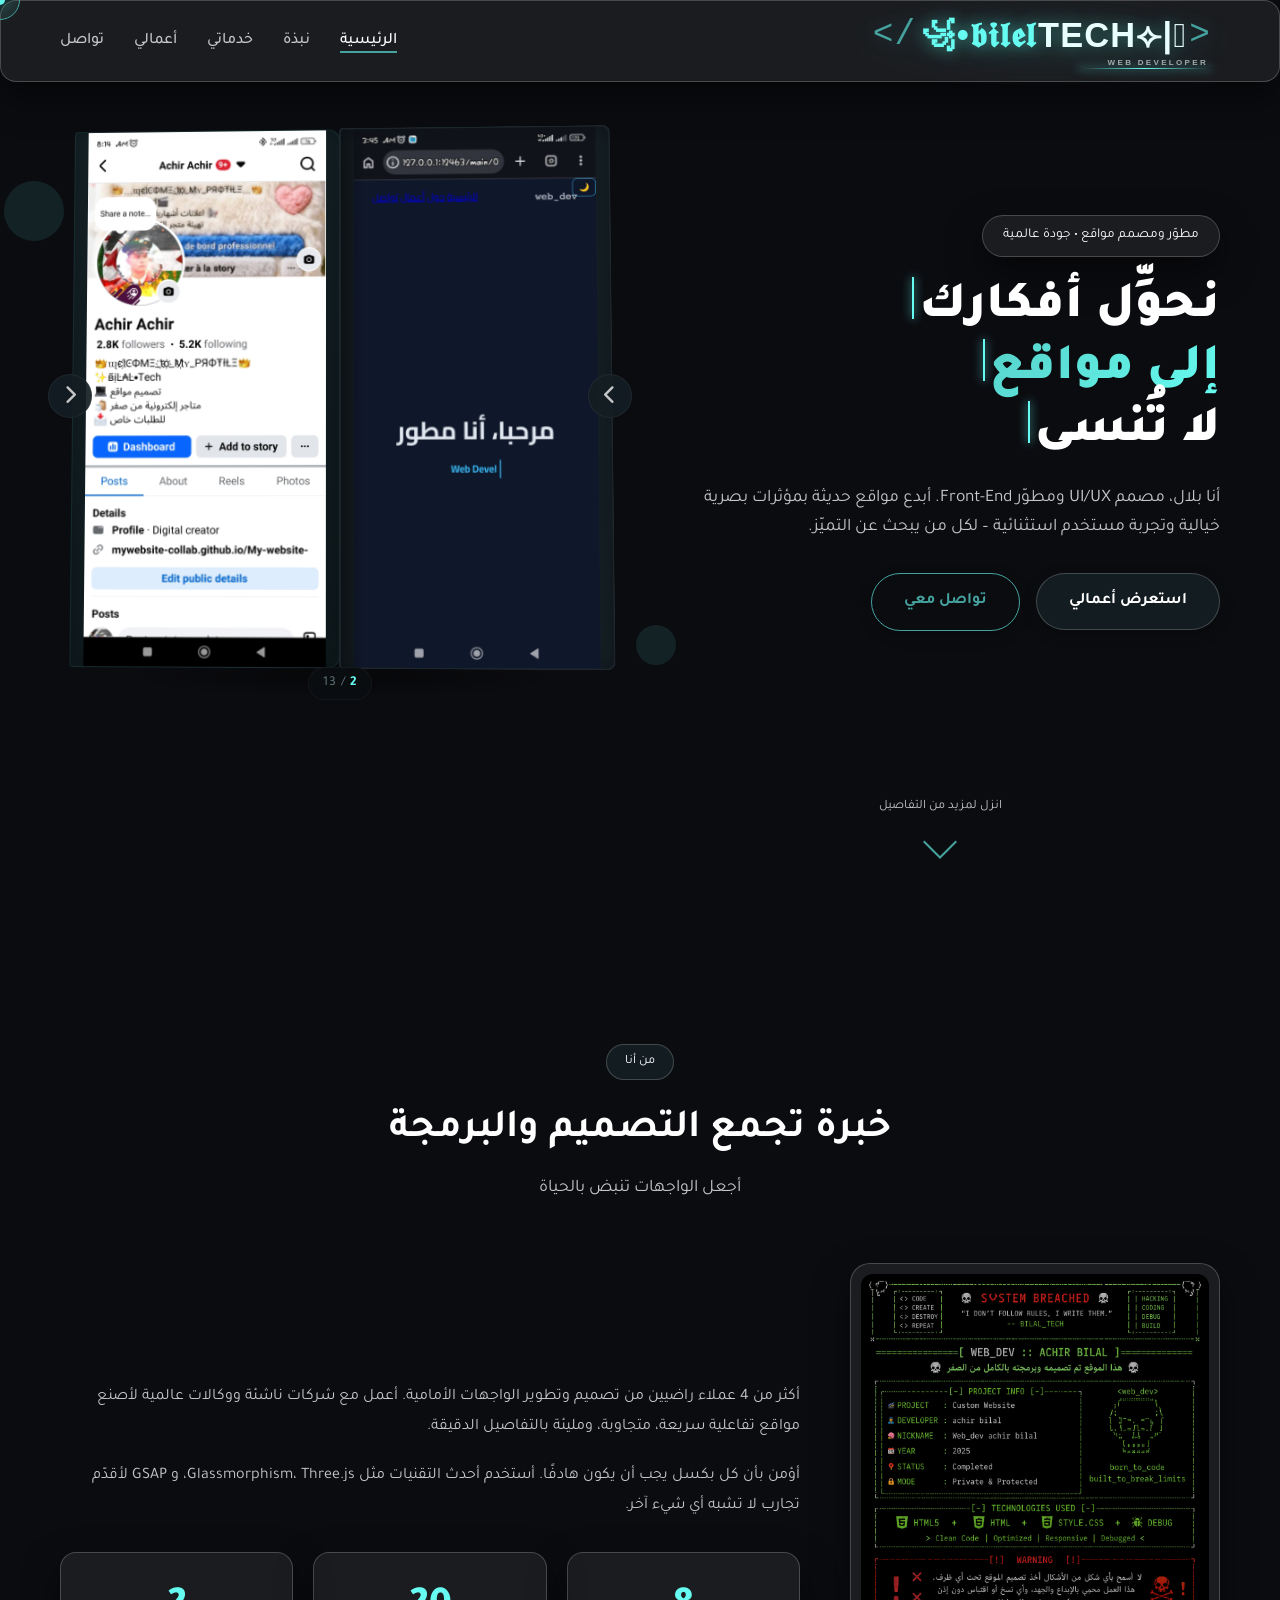
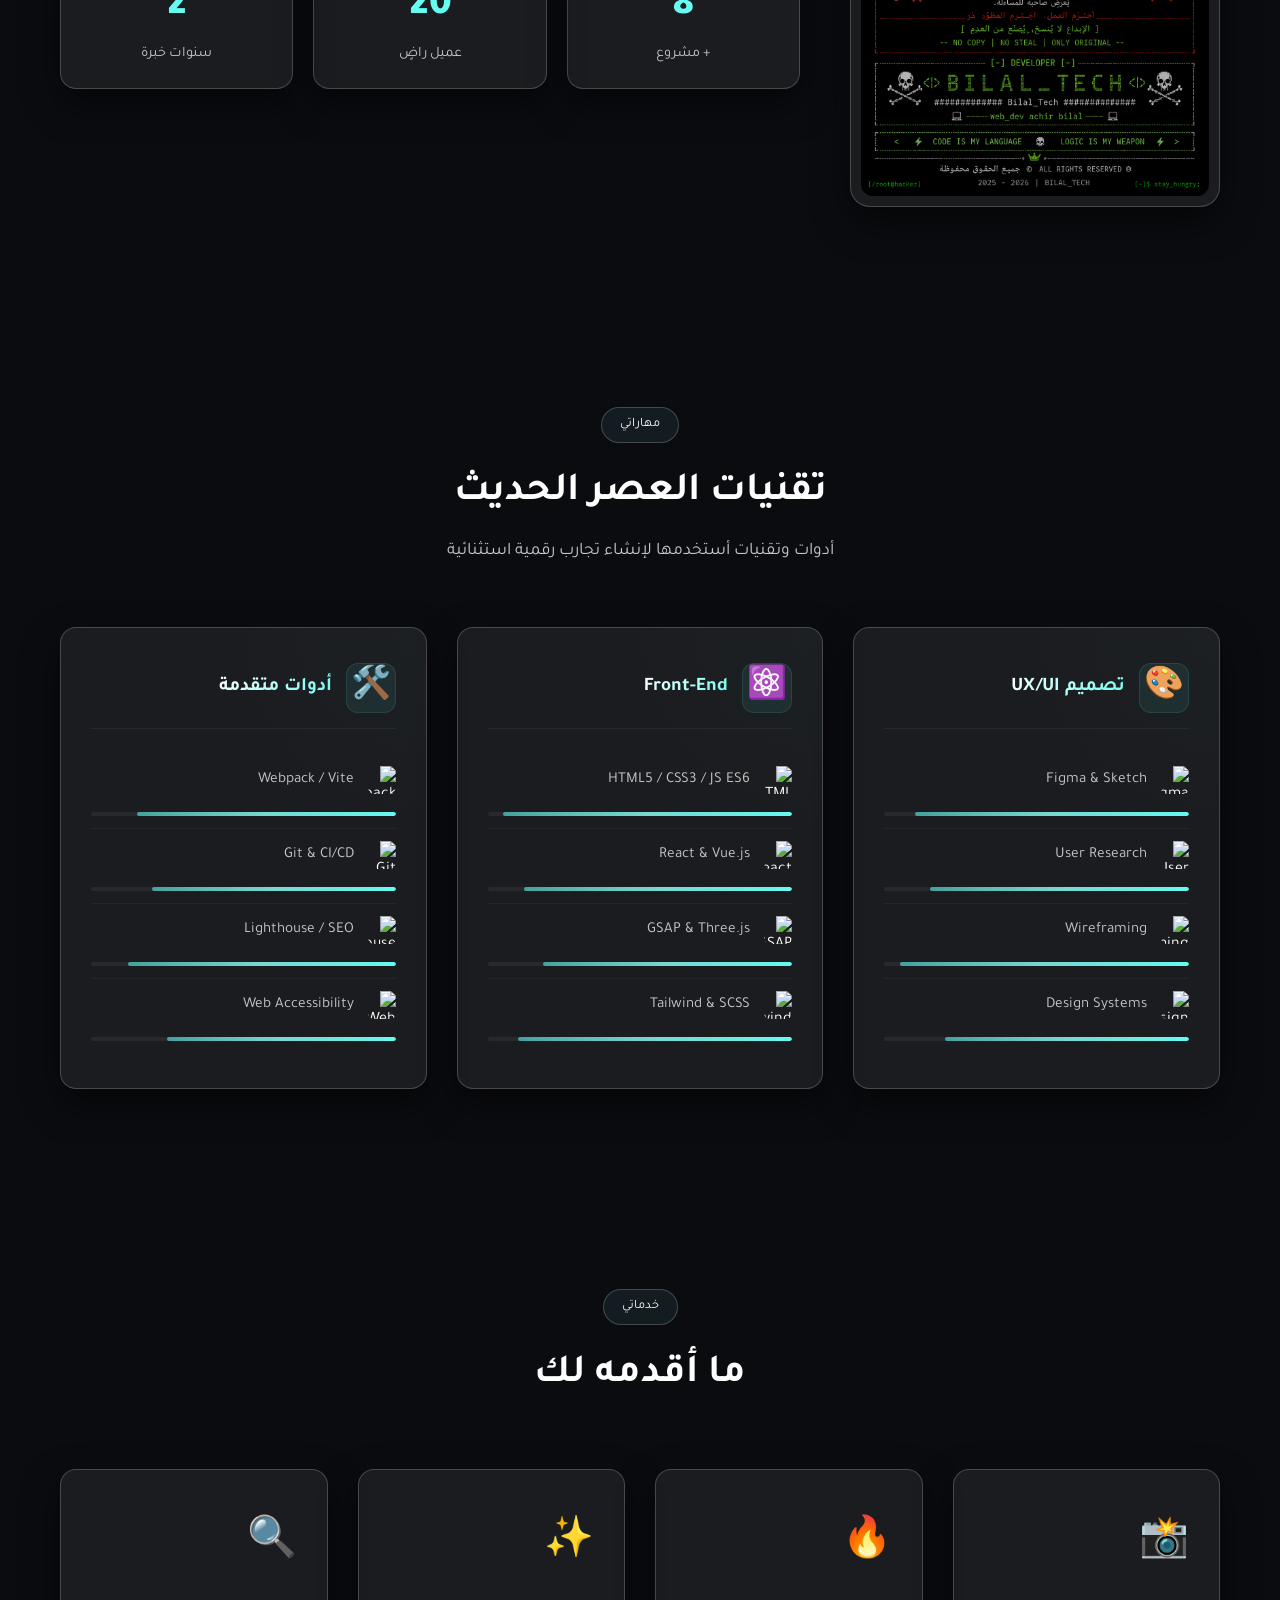
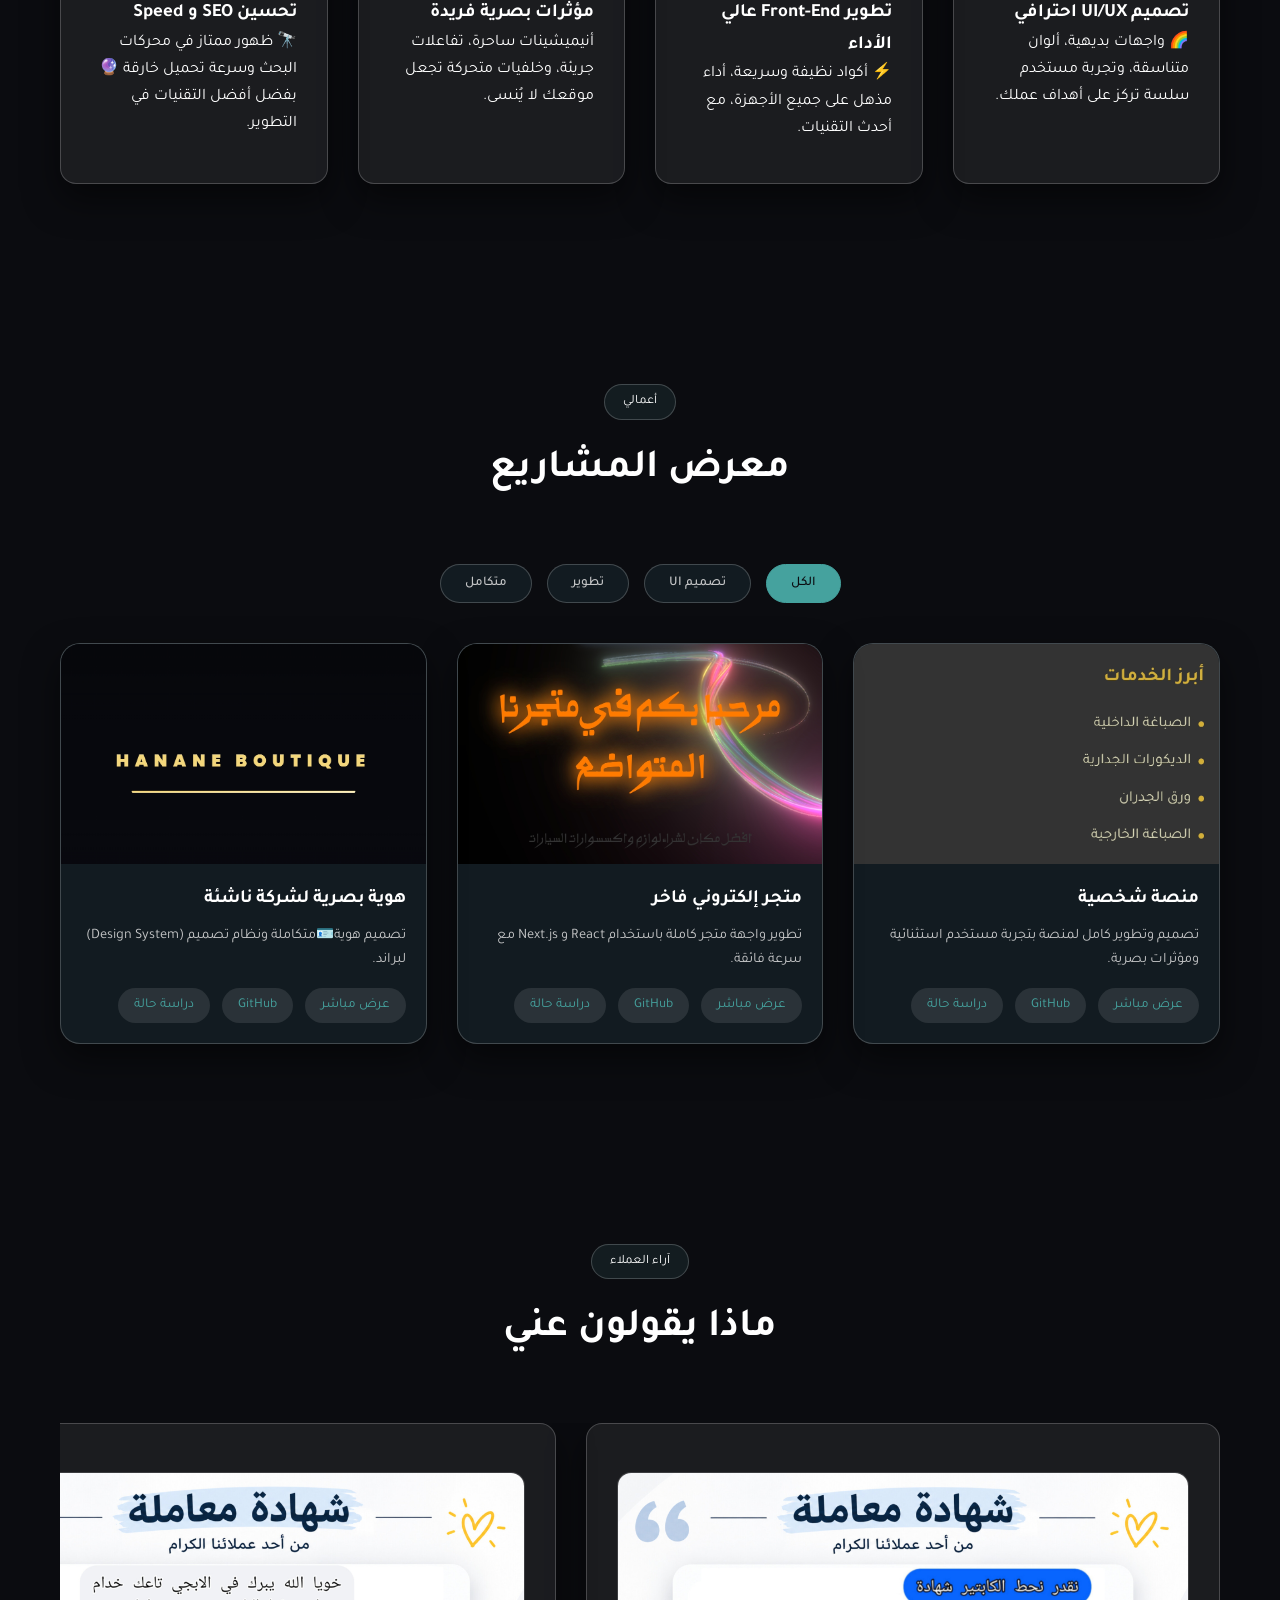
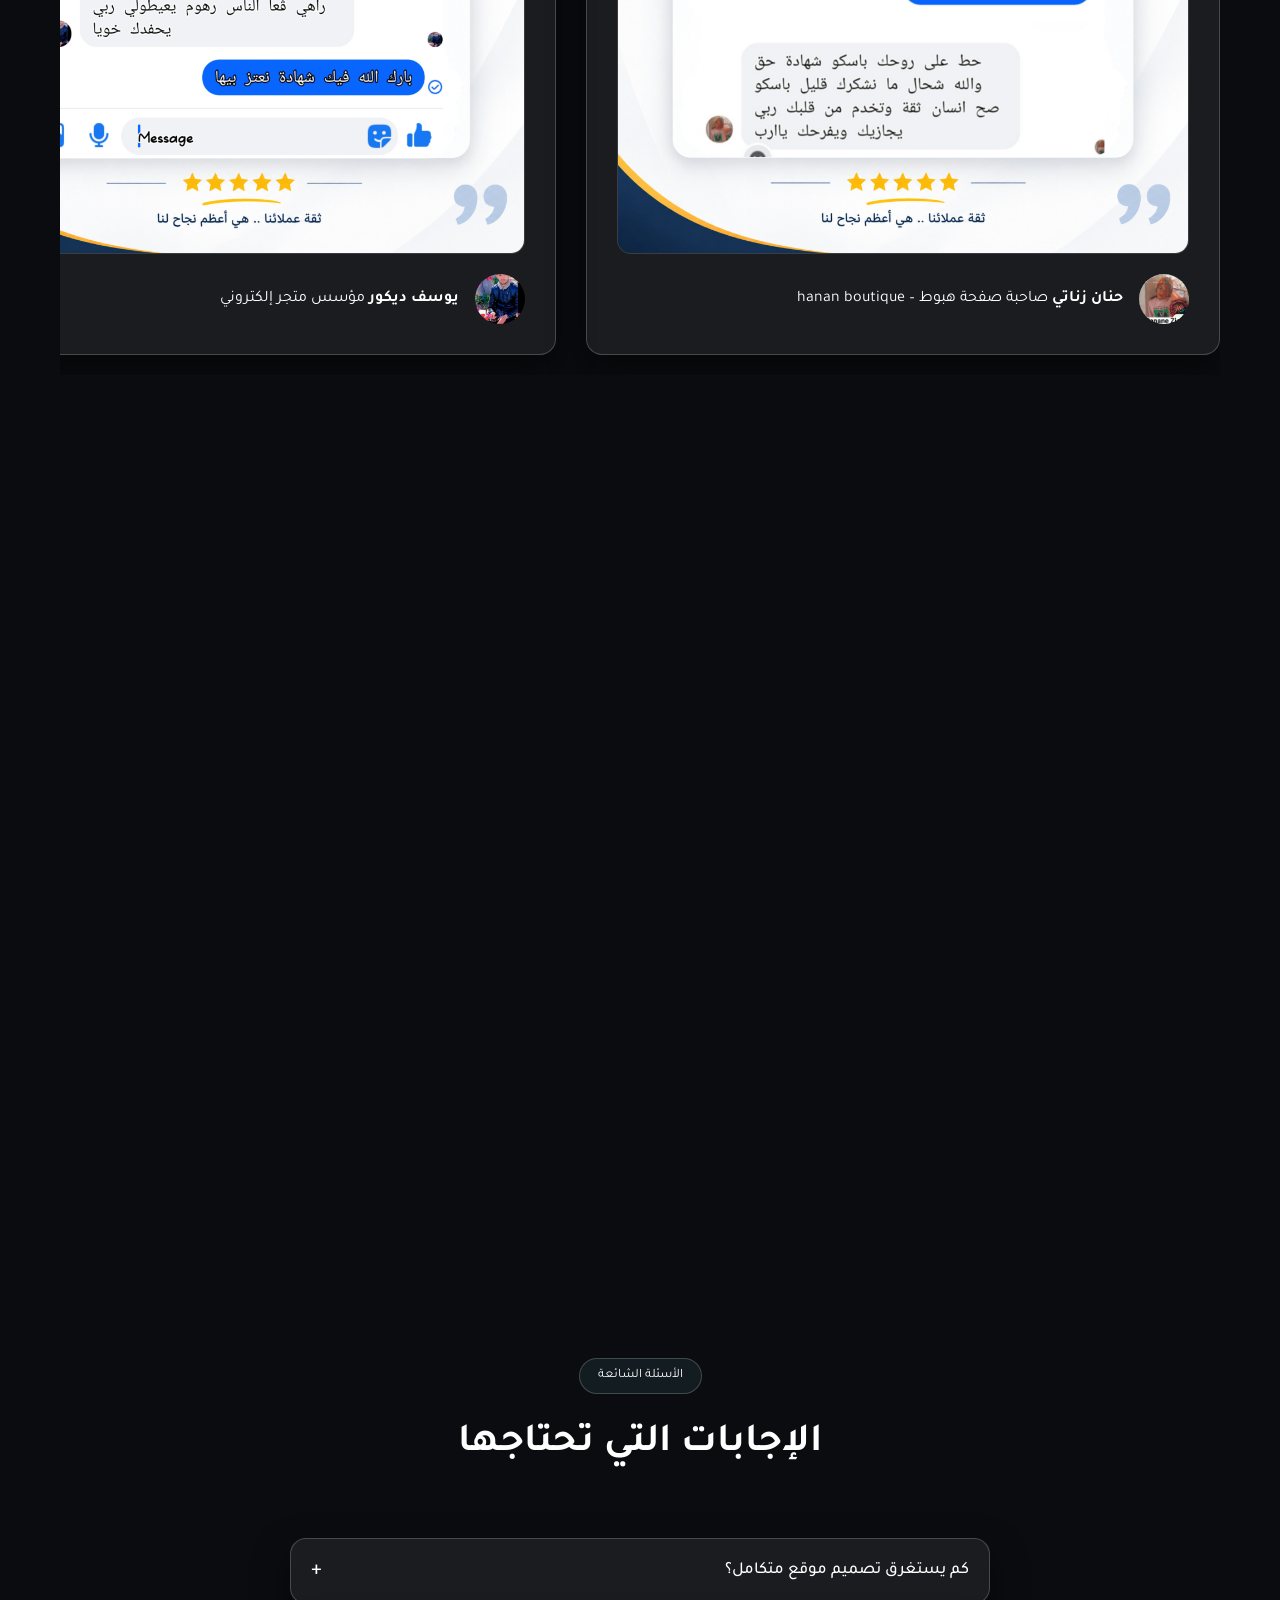
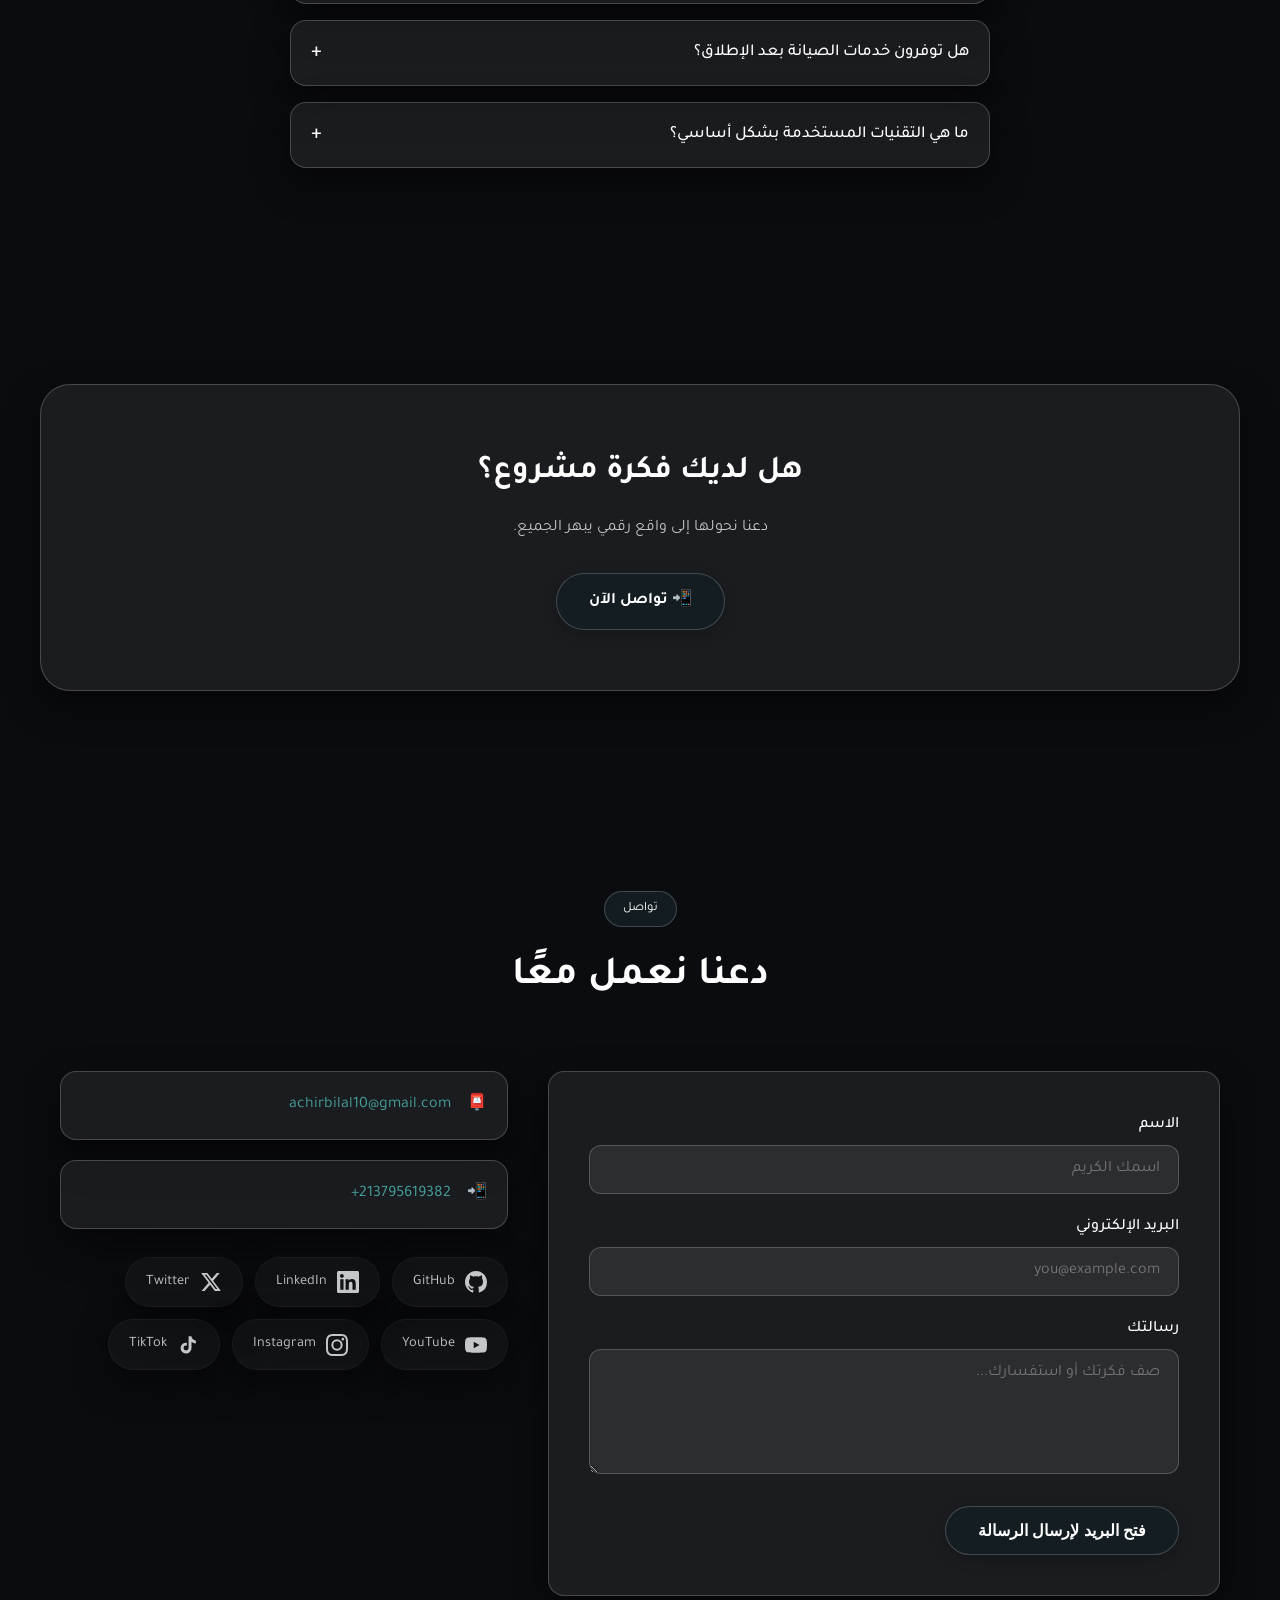
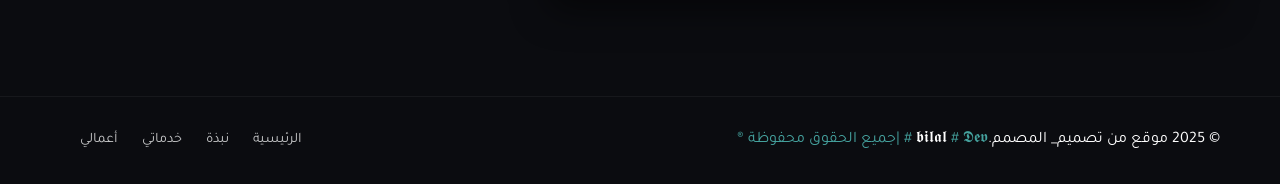
==== commit 060ba738: "Update index.html" ====
--- a/index.html
+++ b/index.html
@@ -61,7 +61,7 @@
                 <span class="loading-edition">EST. BY BILAL ACHIR</span>
             </div>
             <div class="loading-centerpiece">
-                <div class="loading-mark" aria-hidden="true">أدعى🅑.🅰🅲🅷🅸🆁<span>.</span></div>
+                <div class="loading-mark" aria-hidden="true">🅑.أنا بلال عشير 🪪<span>.</span></div>
                 <p class="loading-overline">أهلاً وسهلاً بك</p>
                 <h1 class="loading-welcome" aria-label="مرحباً بكم في موقعي">
                     <span id="loading-typewriter">مرحباً بكم في موقعي</span><span class="typewriter-caret" aria-hidden="true"></span>
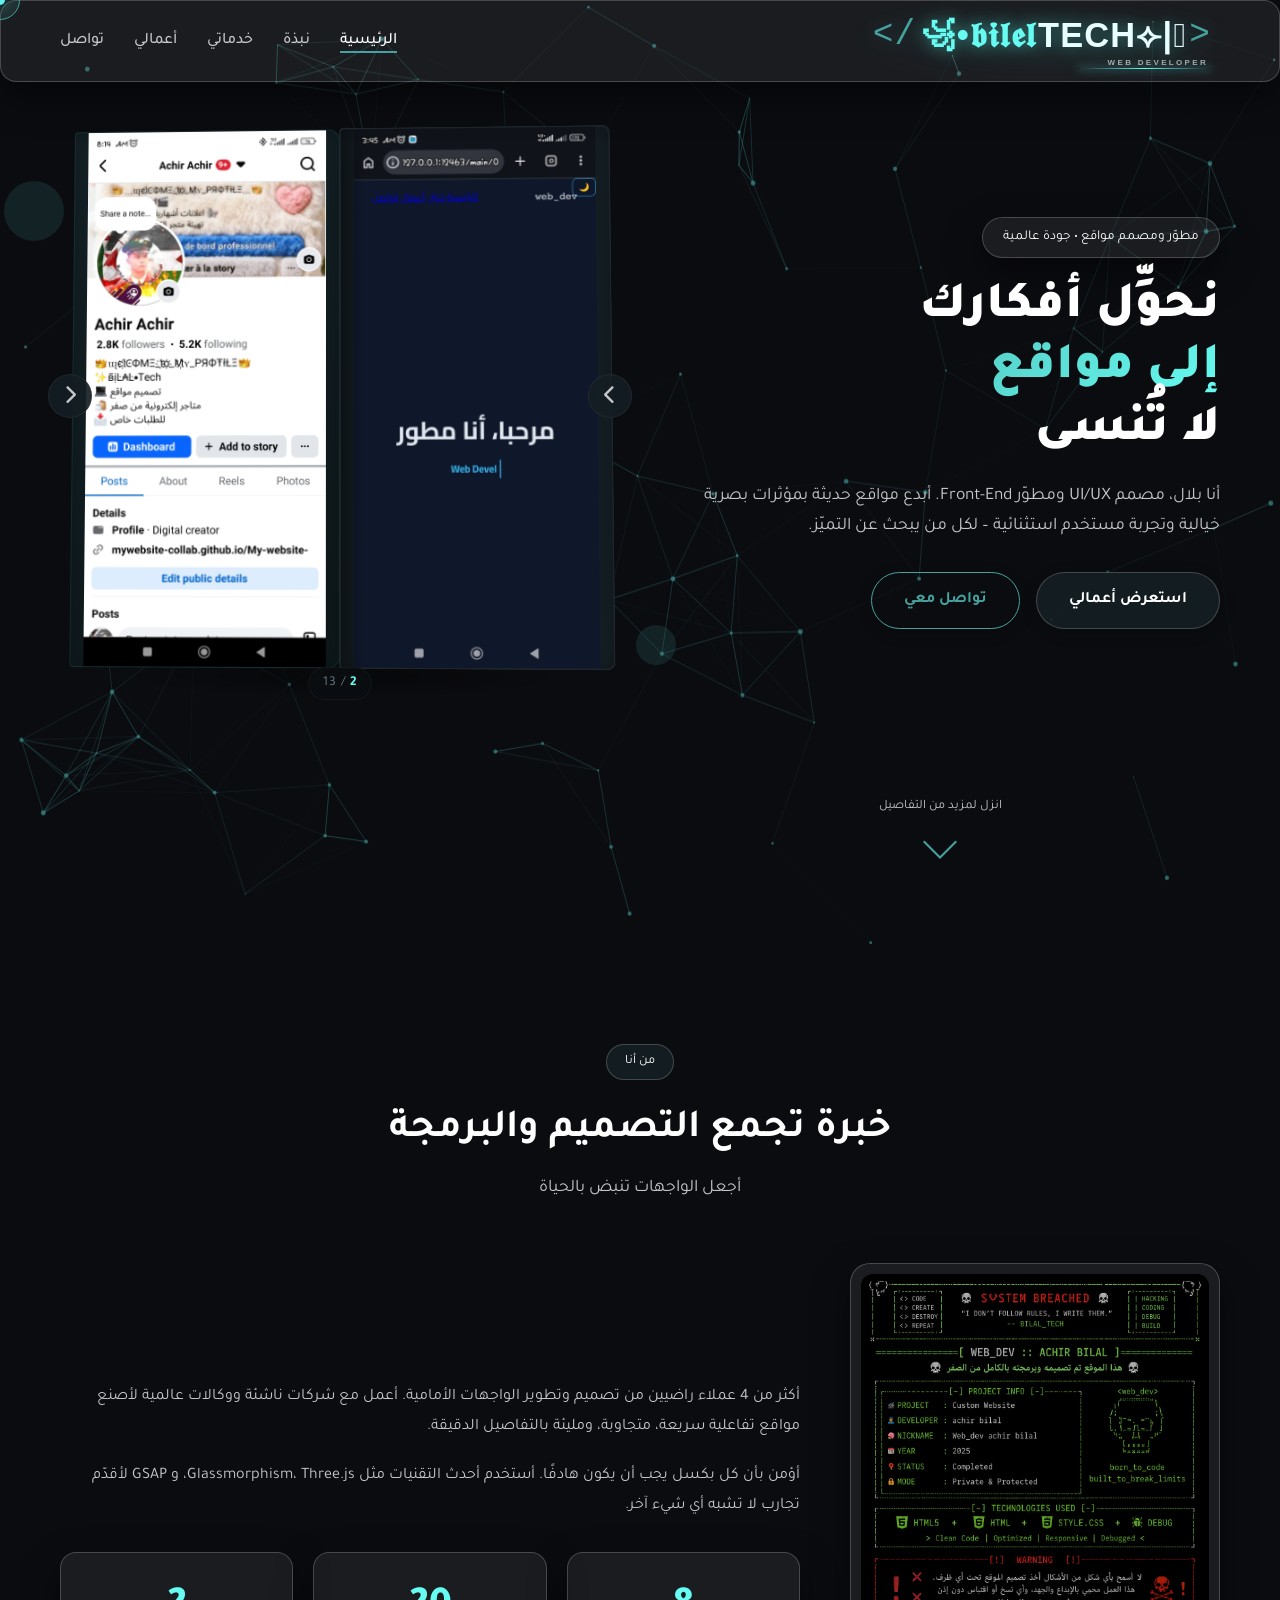
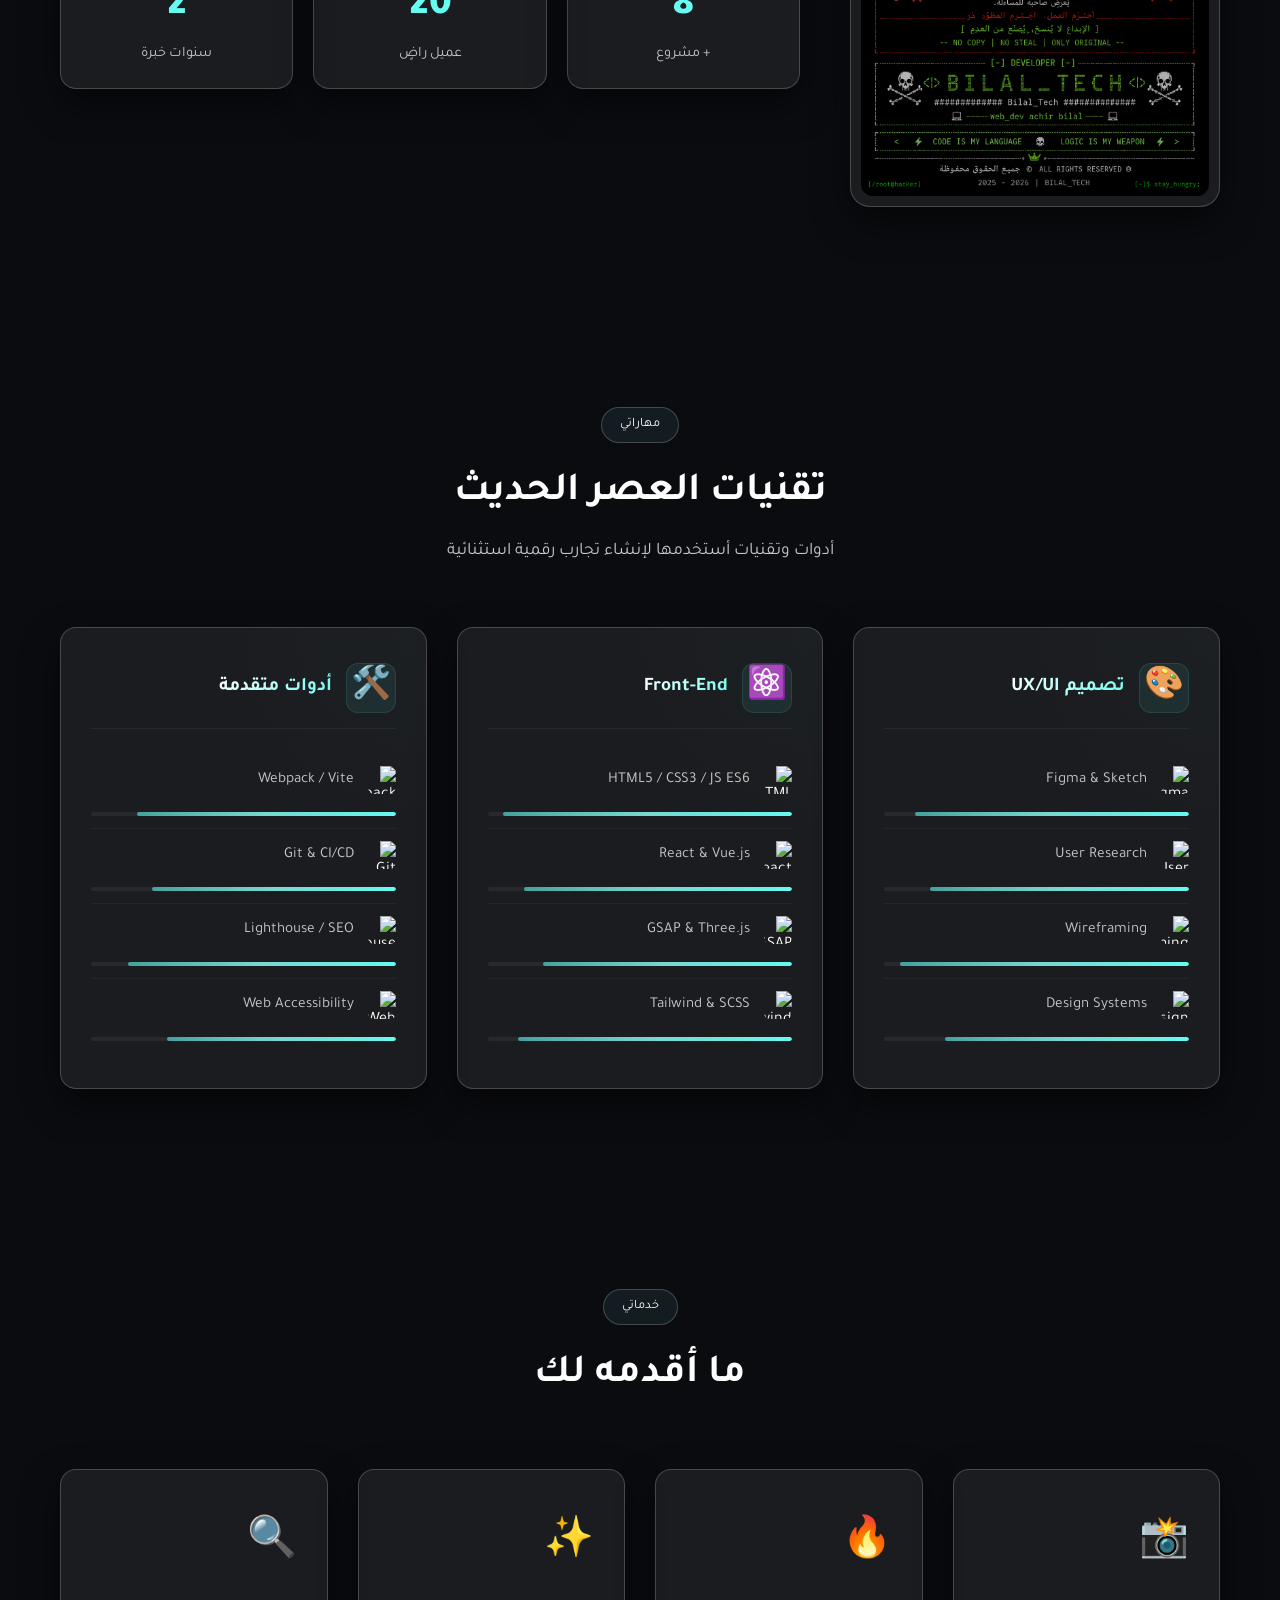
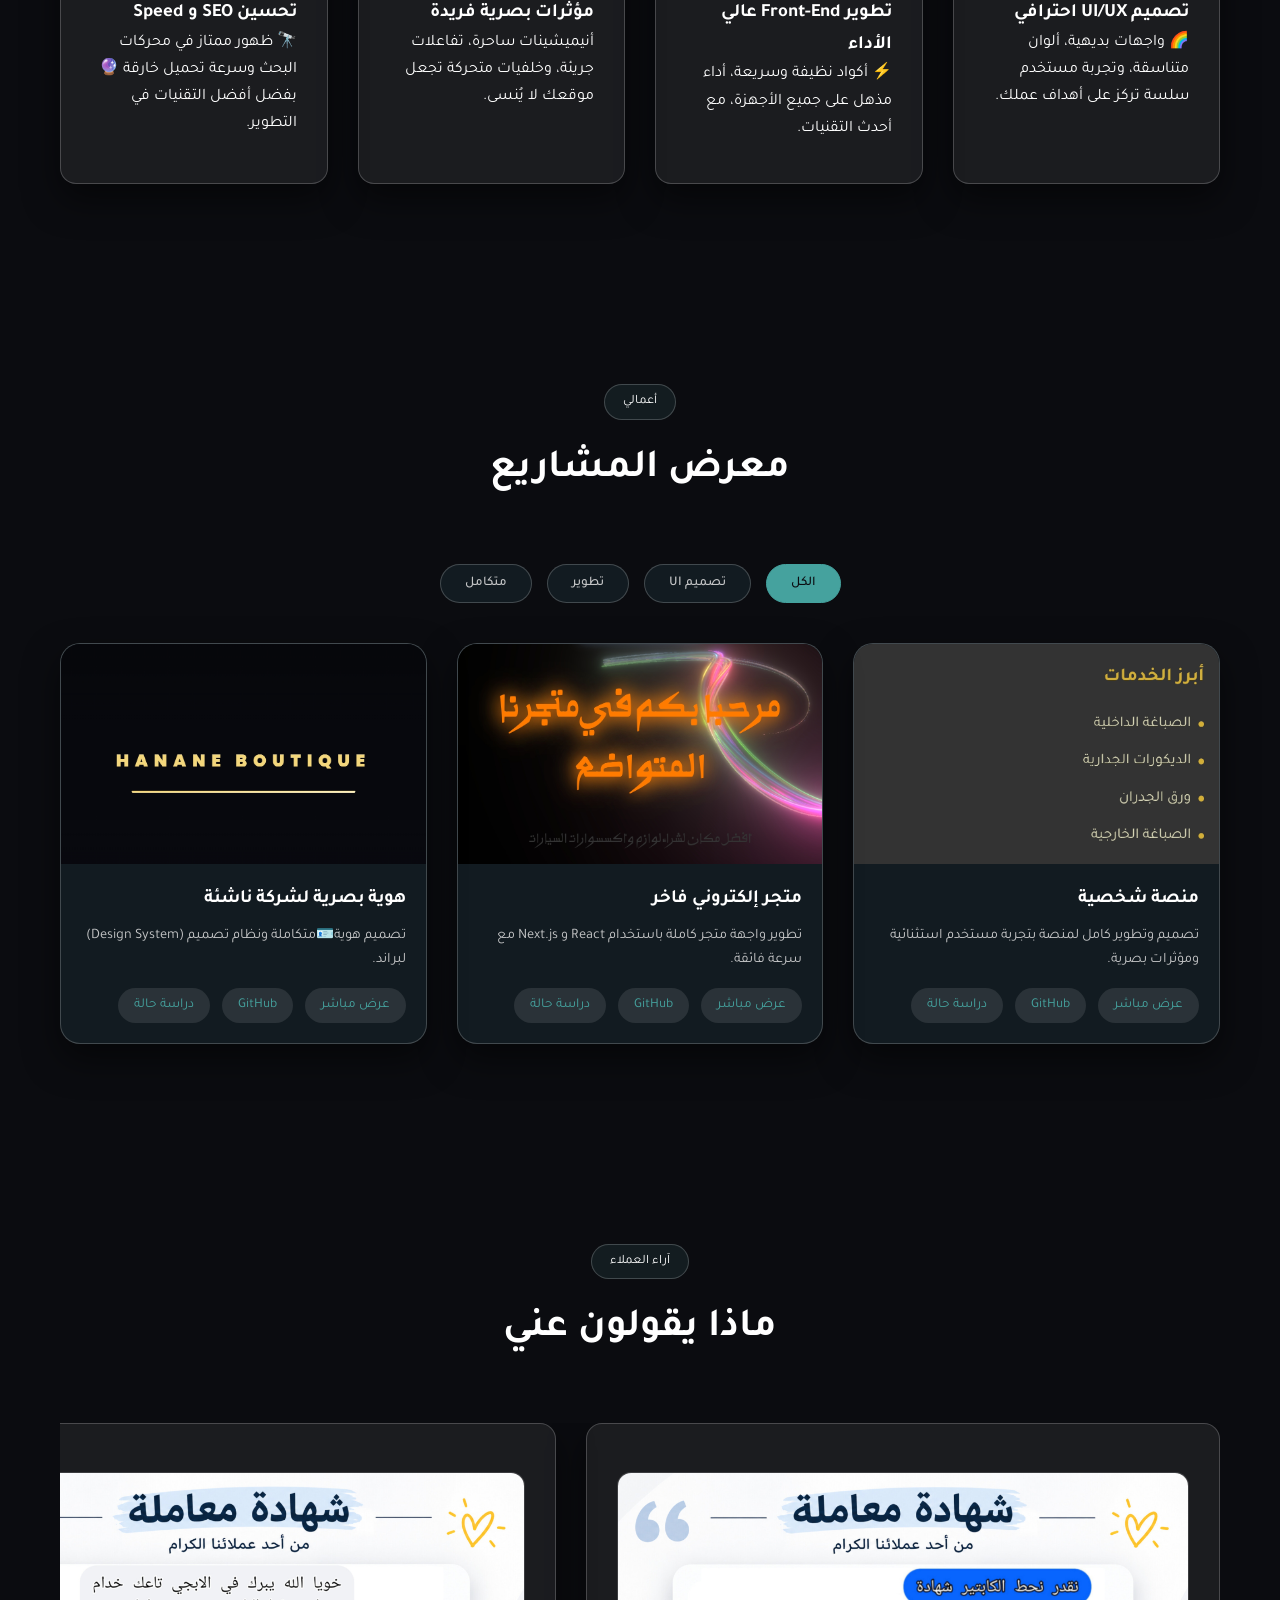
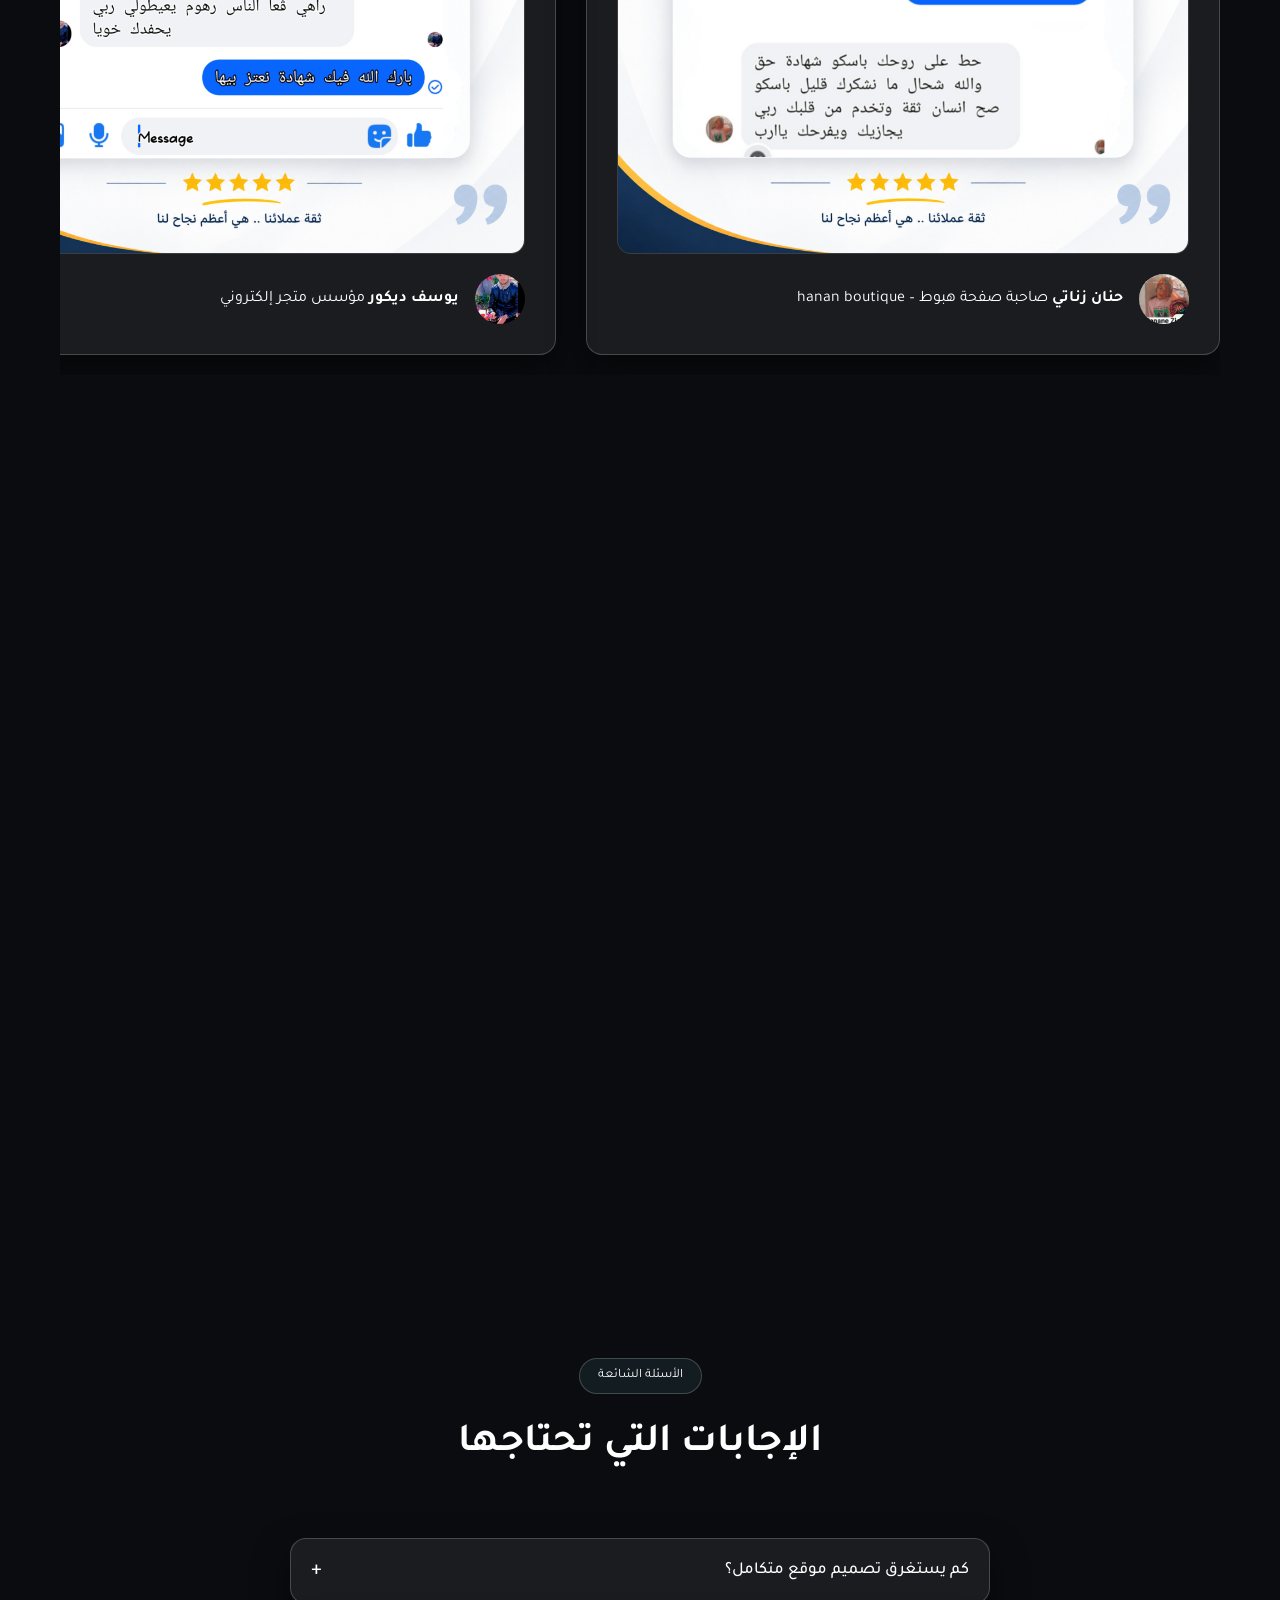
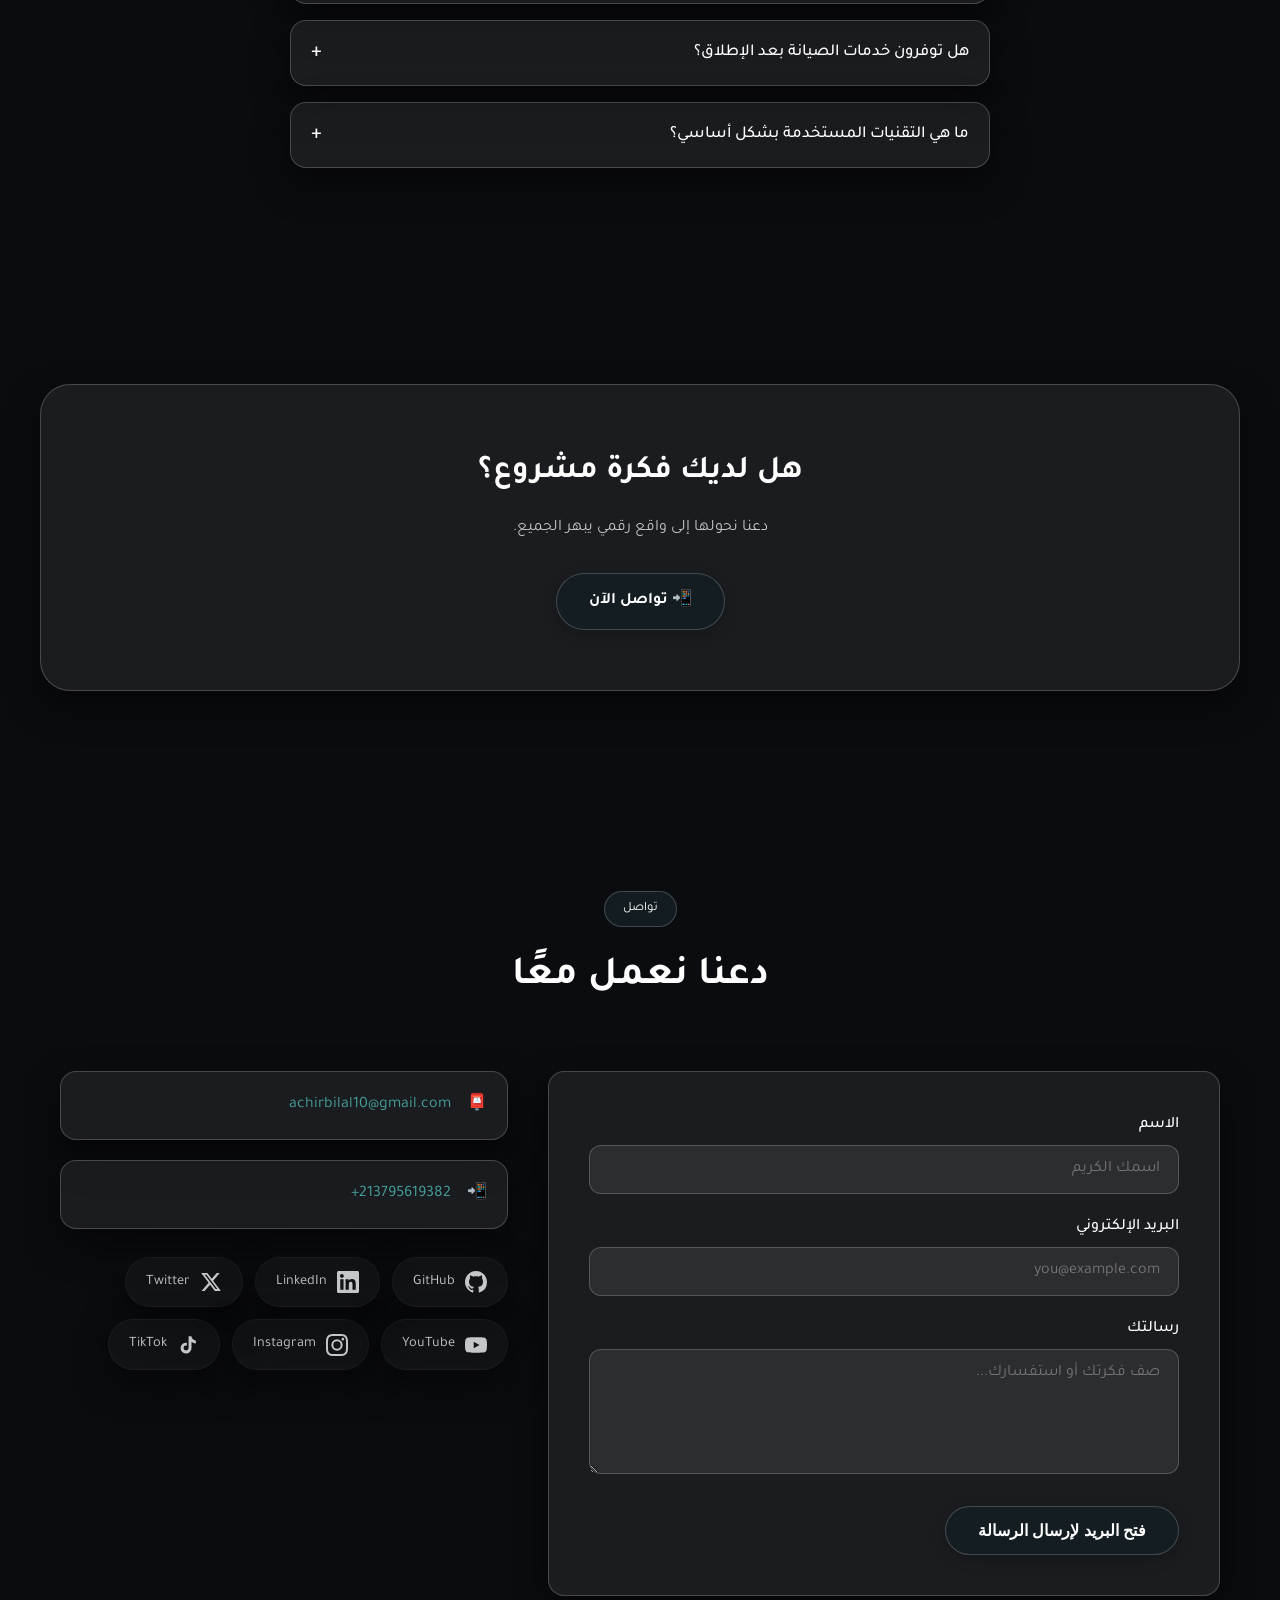
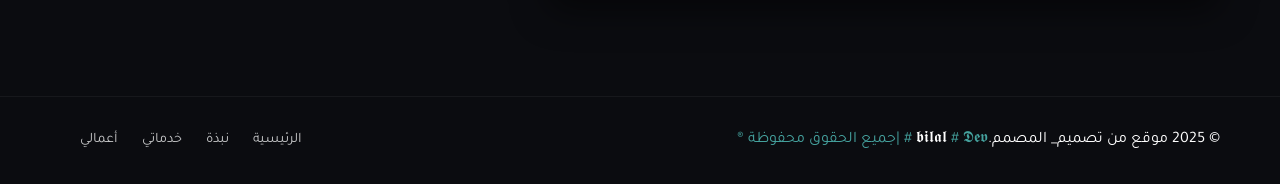
==== commit c5f34669: "Update index.html" ====
--- a/index.html
+++ b/index.html
@@ -61,12 +61,12 @@
                 <span class="loading-edition">EST. BY BILAL ACHIR</span>
             </div>
             <div class="loading-centerpiece">
-                <div class="loading-mark" aria-hidden="true">🅑.أنا بلال عشير 🪪<span>.</span></div>
+                <div class="loading-mark" aria-hidden="true">🪪أنا بلال عشير🅑<span>.</span></div>
                 <p class="loading-overline">أهلاً وسهلاً بك</p>
                 <h1 class="loading-welcome" aria-label="مرحباً بكم في موقعي">
                     <span id="loading-typewriter">مرحباً بكم في موقعي</span><span class="typewriter-caret" aria-hidden="true"></span>
                 </h1>
-                <p class="loading-note">مساحة رقمية تجمع الإبداع والتقنية.</p>
+                <p class="loading-note">مساحتي  الرقمية الخاصة أجمع الإبداع والتقنية.</p>
             </div>
             <div class="loading-bottom">
                 <div class="loading-progress-meta">
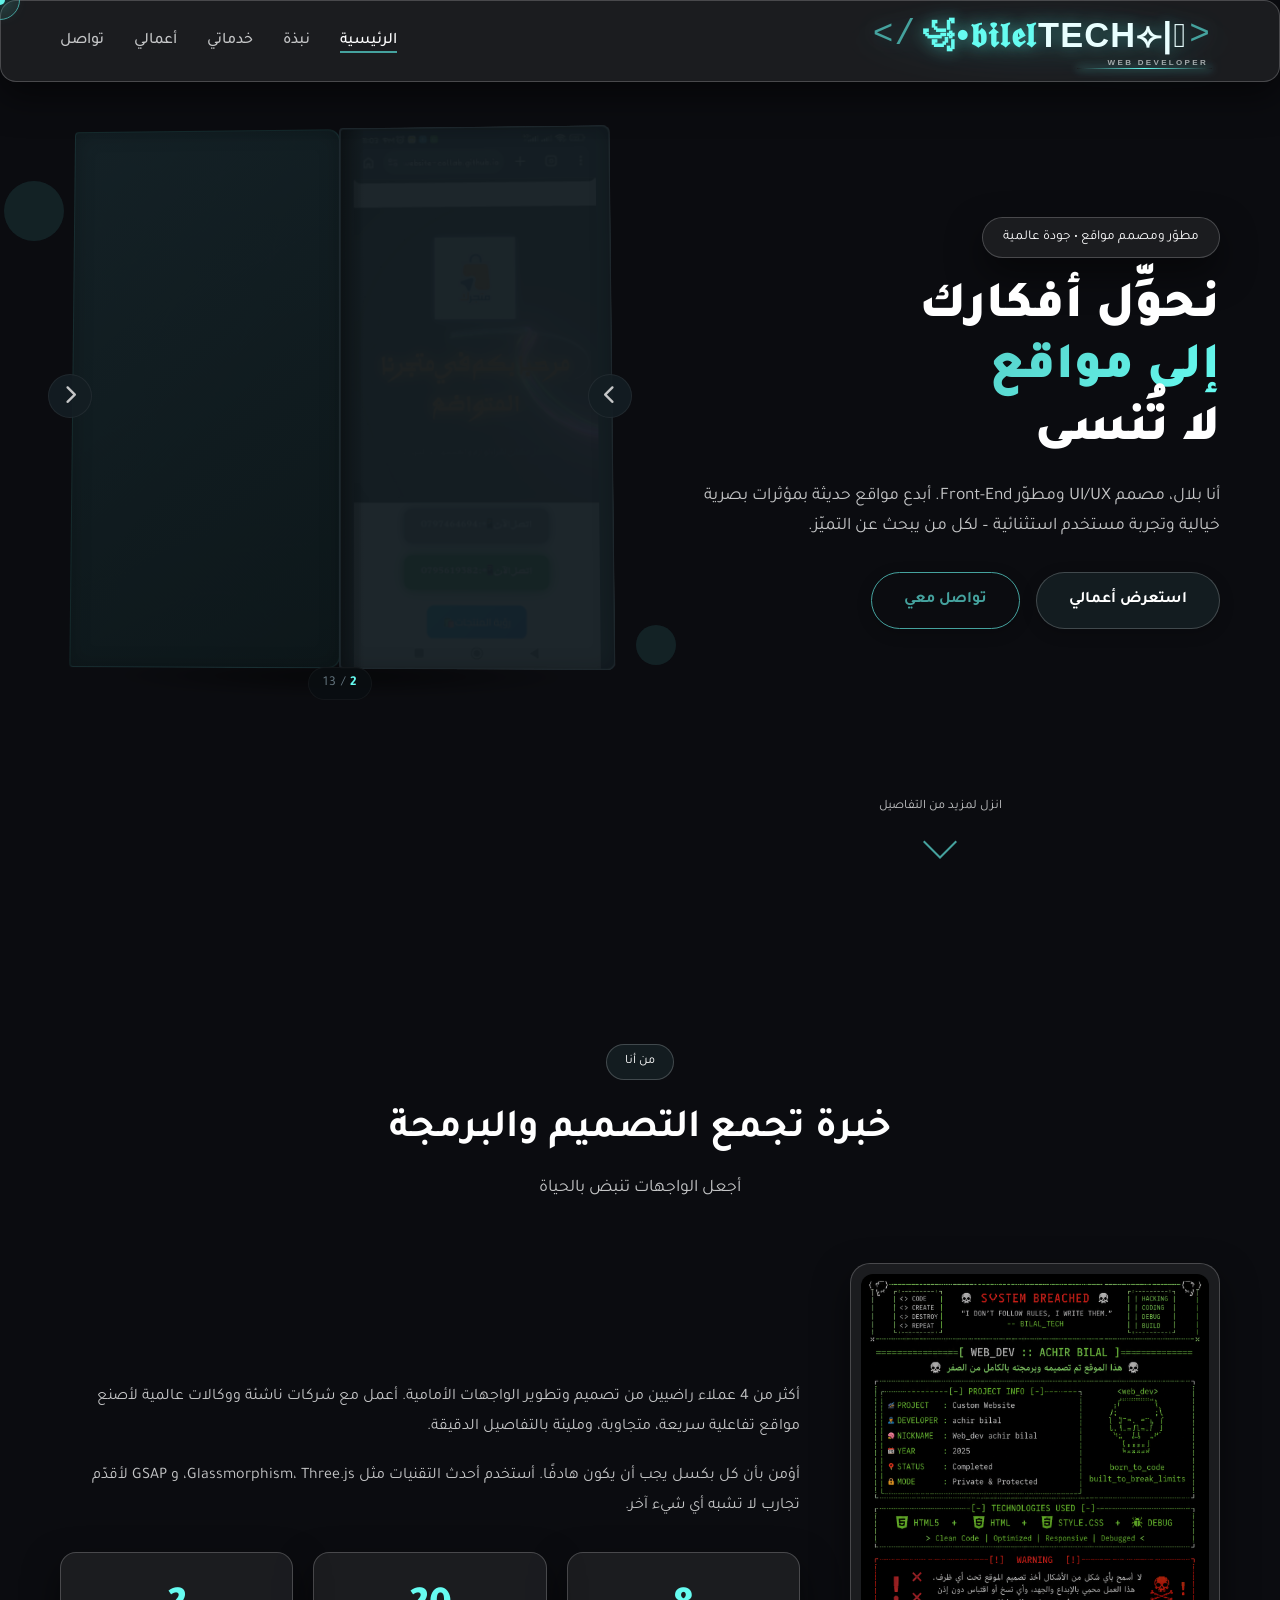
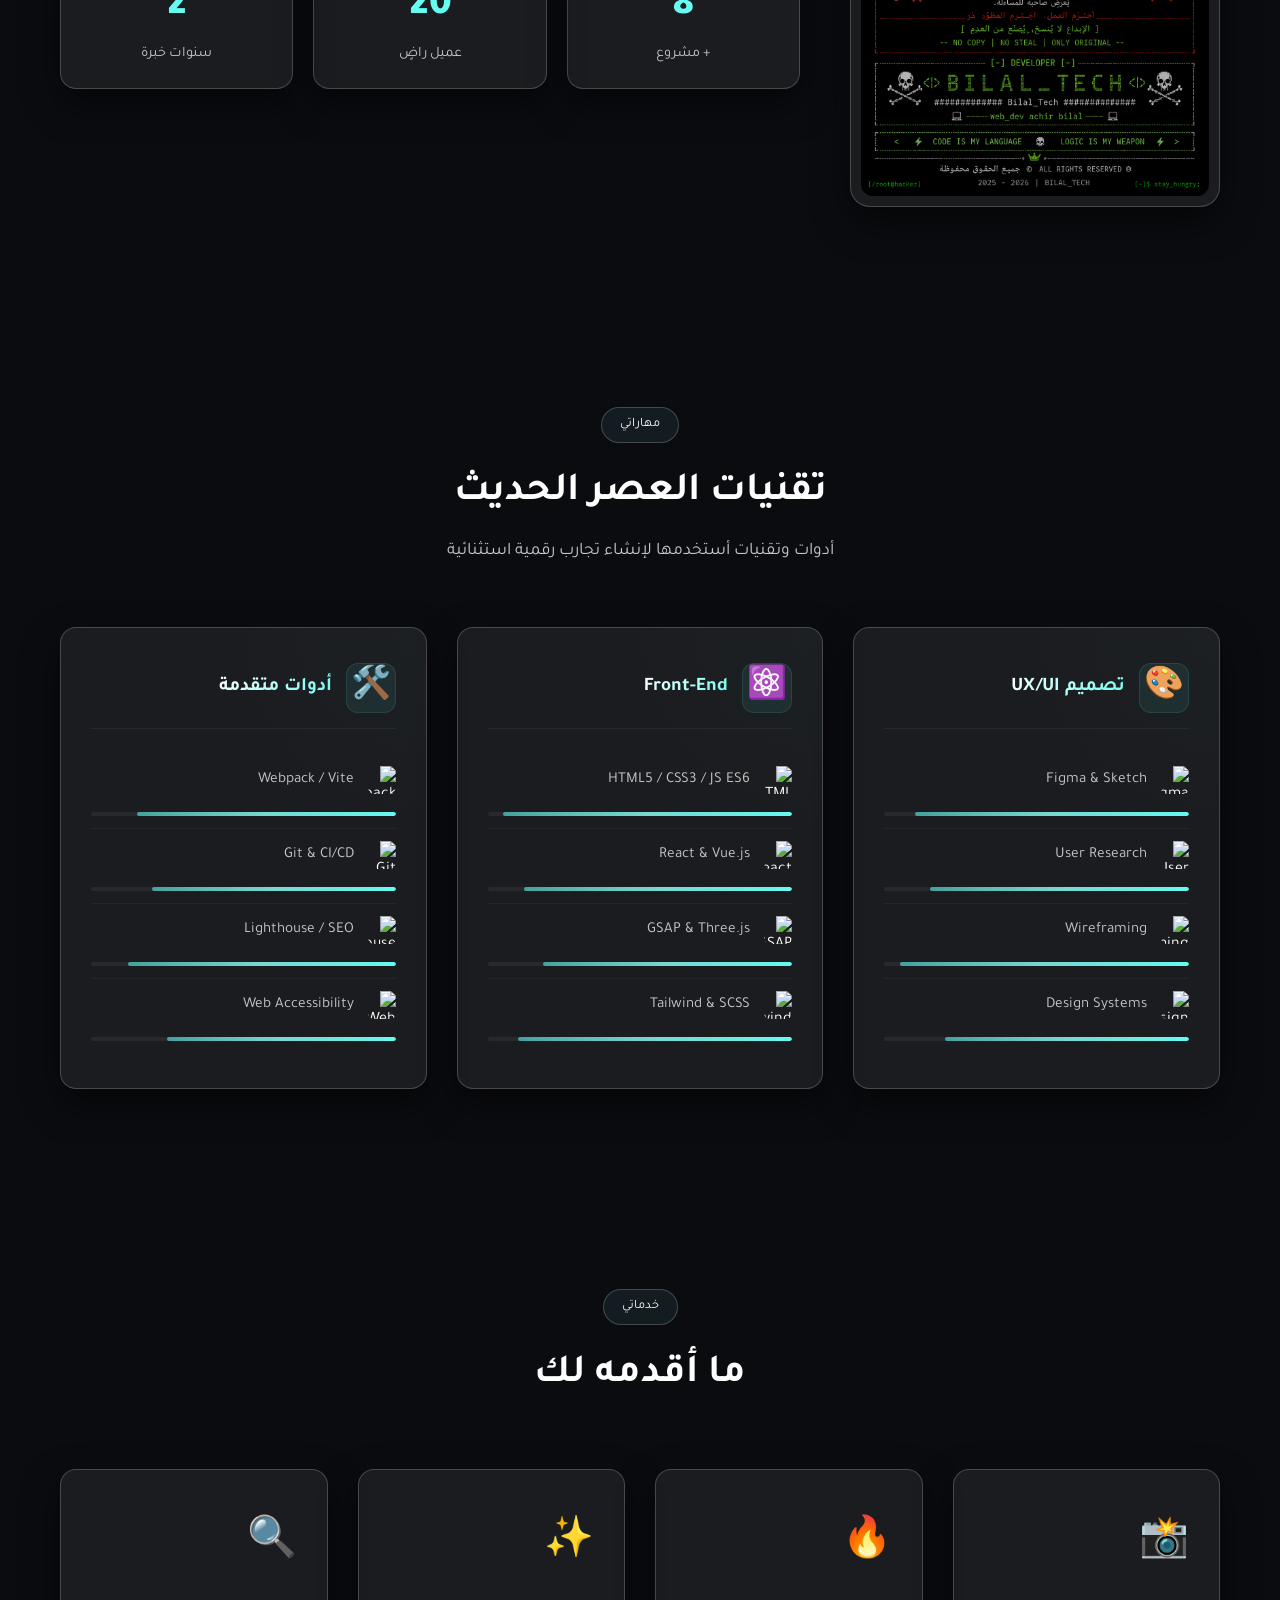
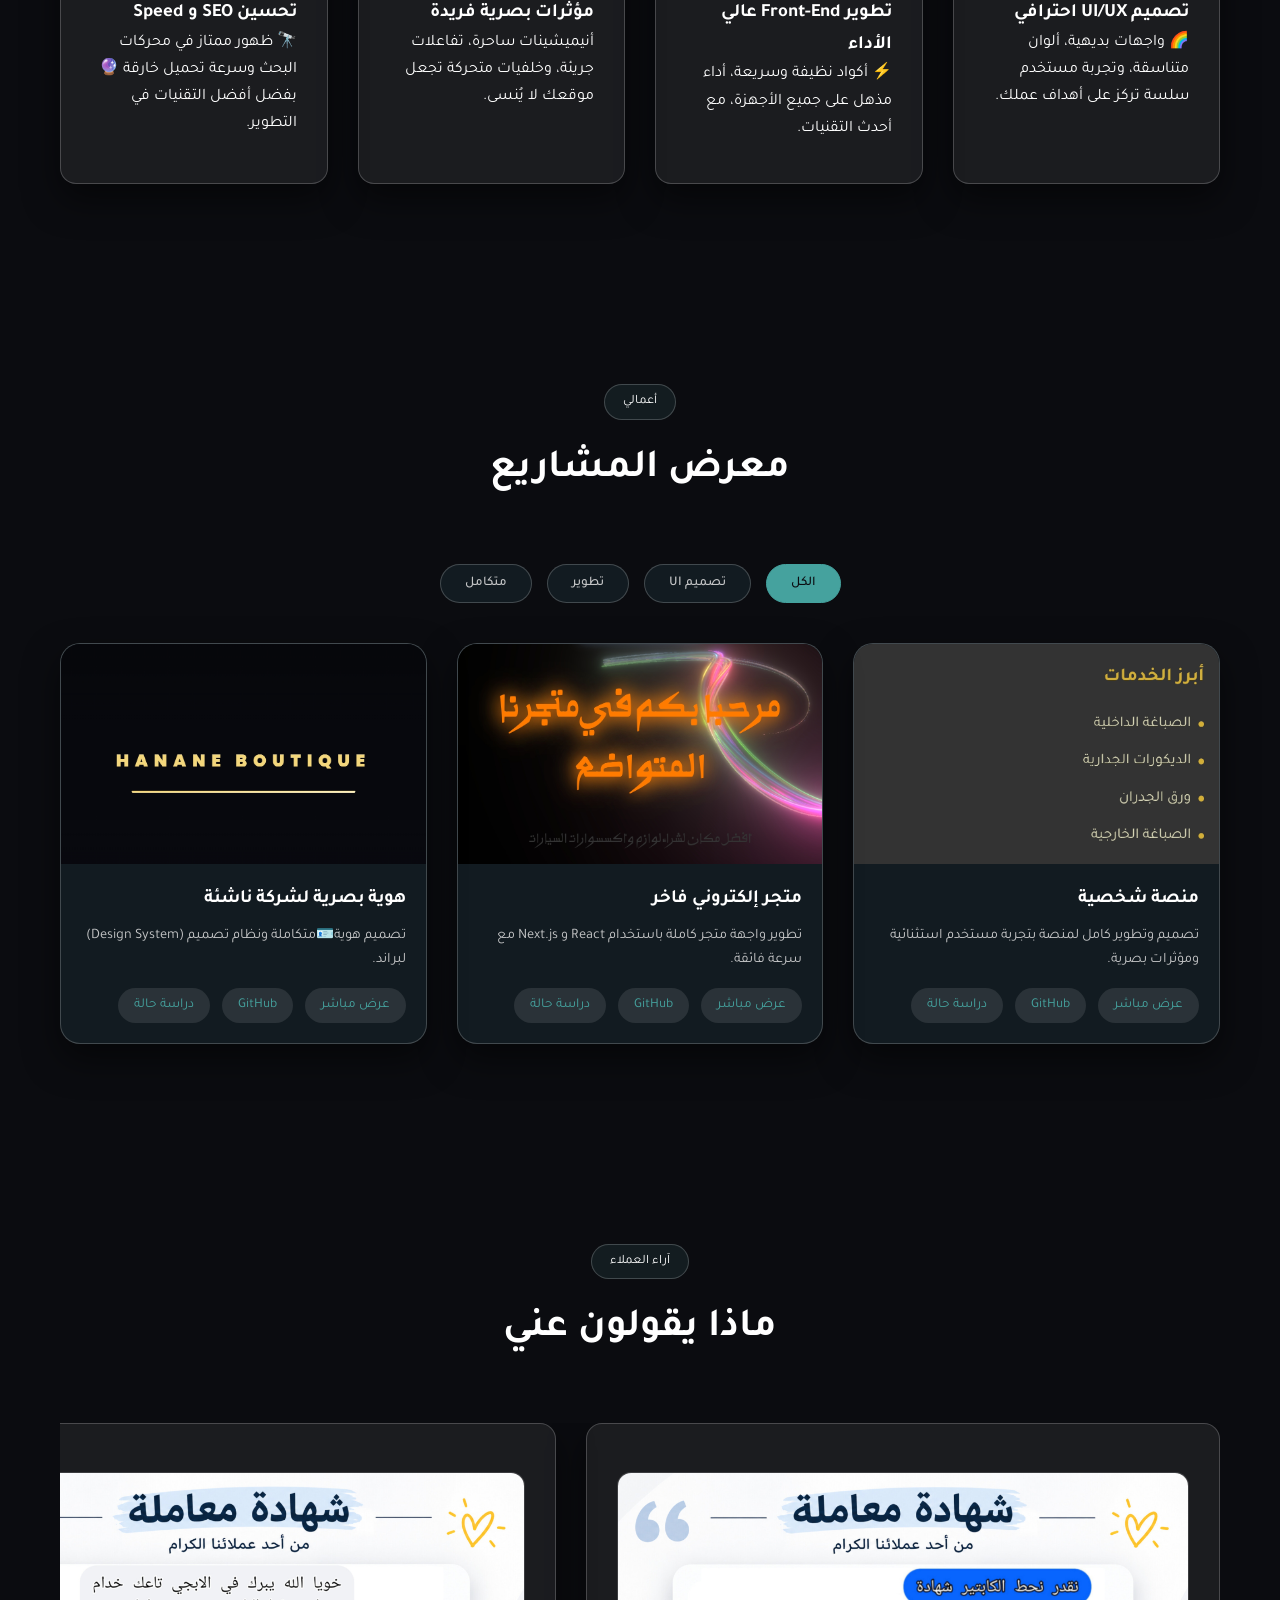
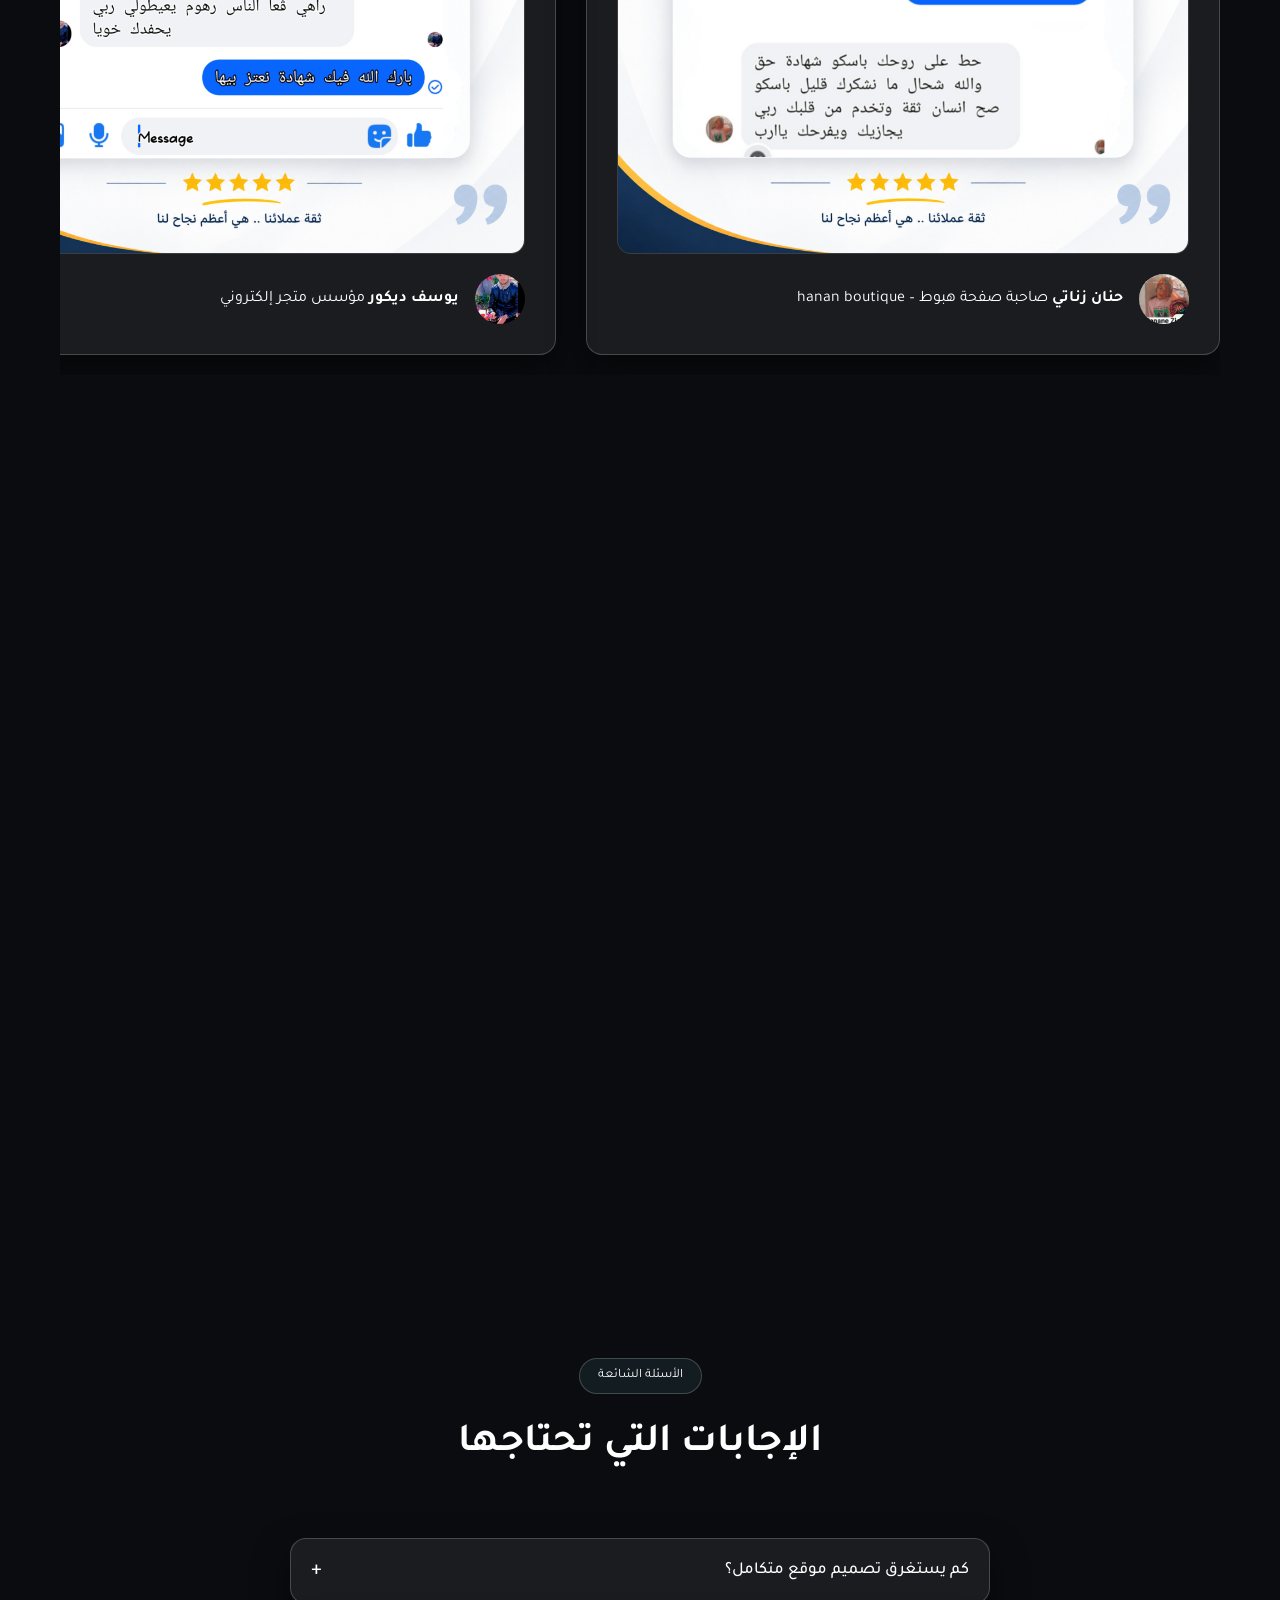
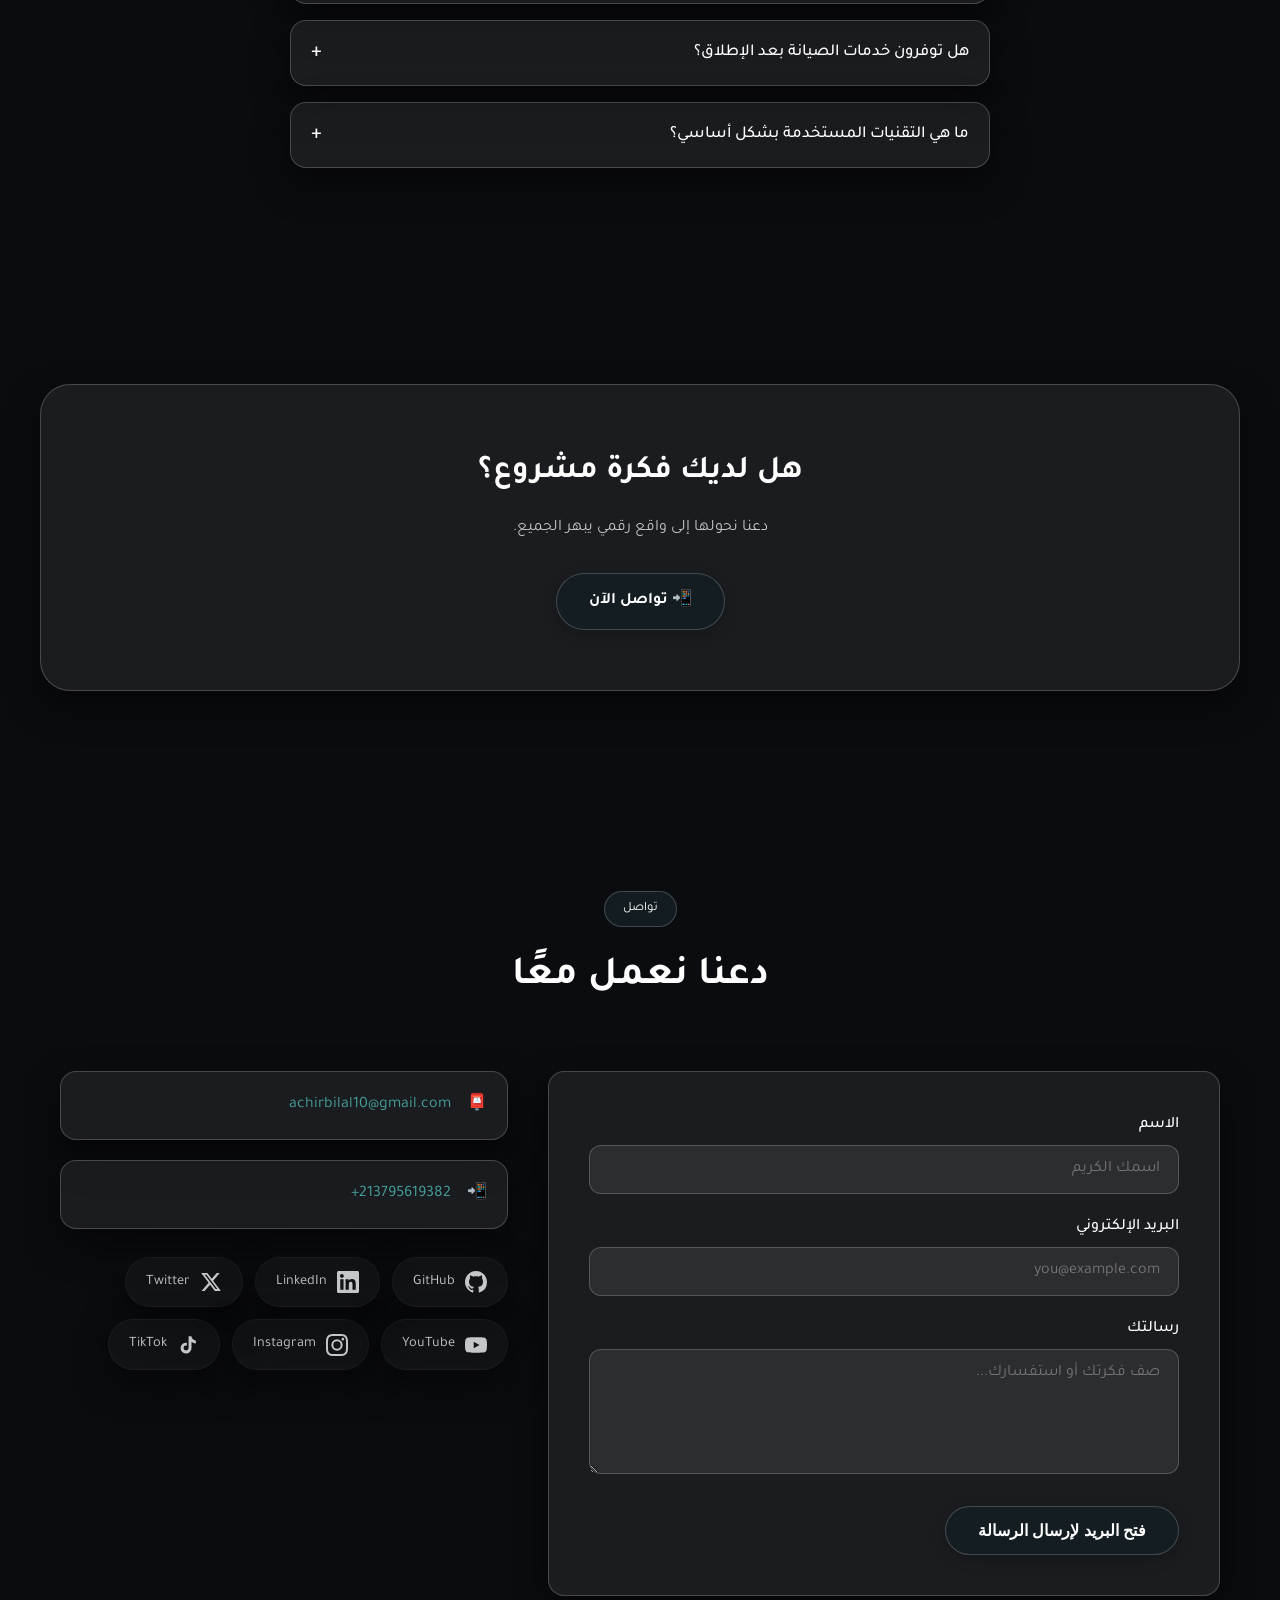
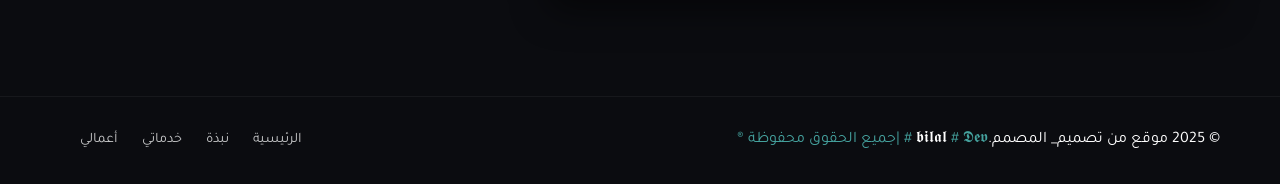
==== commit 2c53614d: "Update index.html" ====
--- a/index.html
+++ b/index.html
@@ -61,7 +61,10 @@
                 <span class="loading-edition">EST. BY BILAL ACHIR</span>
             </div>
             <div class="loading-centerpiece">
-                <div class="loading-mark" aria-hidden="true">🪪أنا بلال عشير🅑<span>.</span></div>
+                <div class="loading-mark" aria-hidden="true">🪪
+أنا بلال عشير
+🅑🅸🅛🅴🅛
+.𝗔<span>.</span></div>
                 <p class="loading-overline">أهلاً وسهلاً بك</p>
                 <h1 class="loading-welcome" aria-label="مرحباً بكم في موقعي">
                     <span id="loading-typewriter">مرحباً بكم في موقعي</span><span class="typewriter-caret" aria-hidden="true"></span>
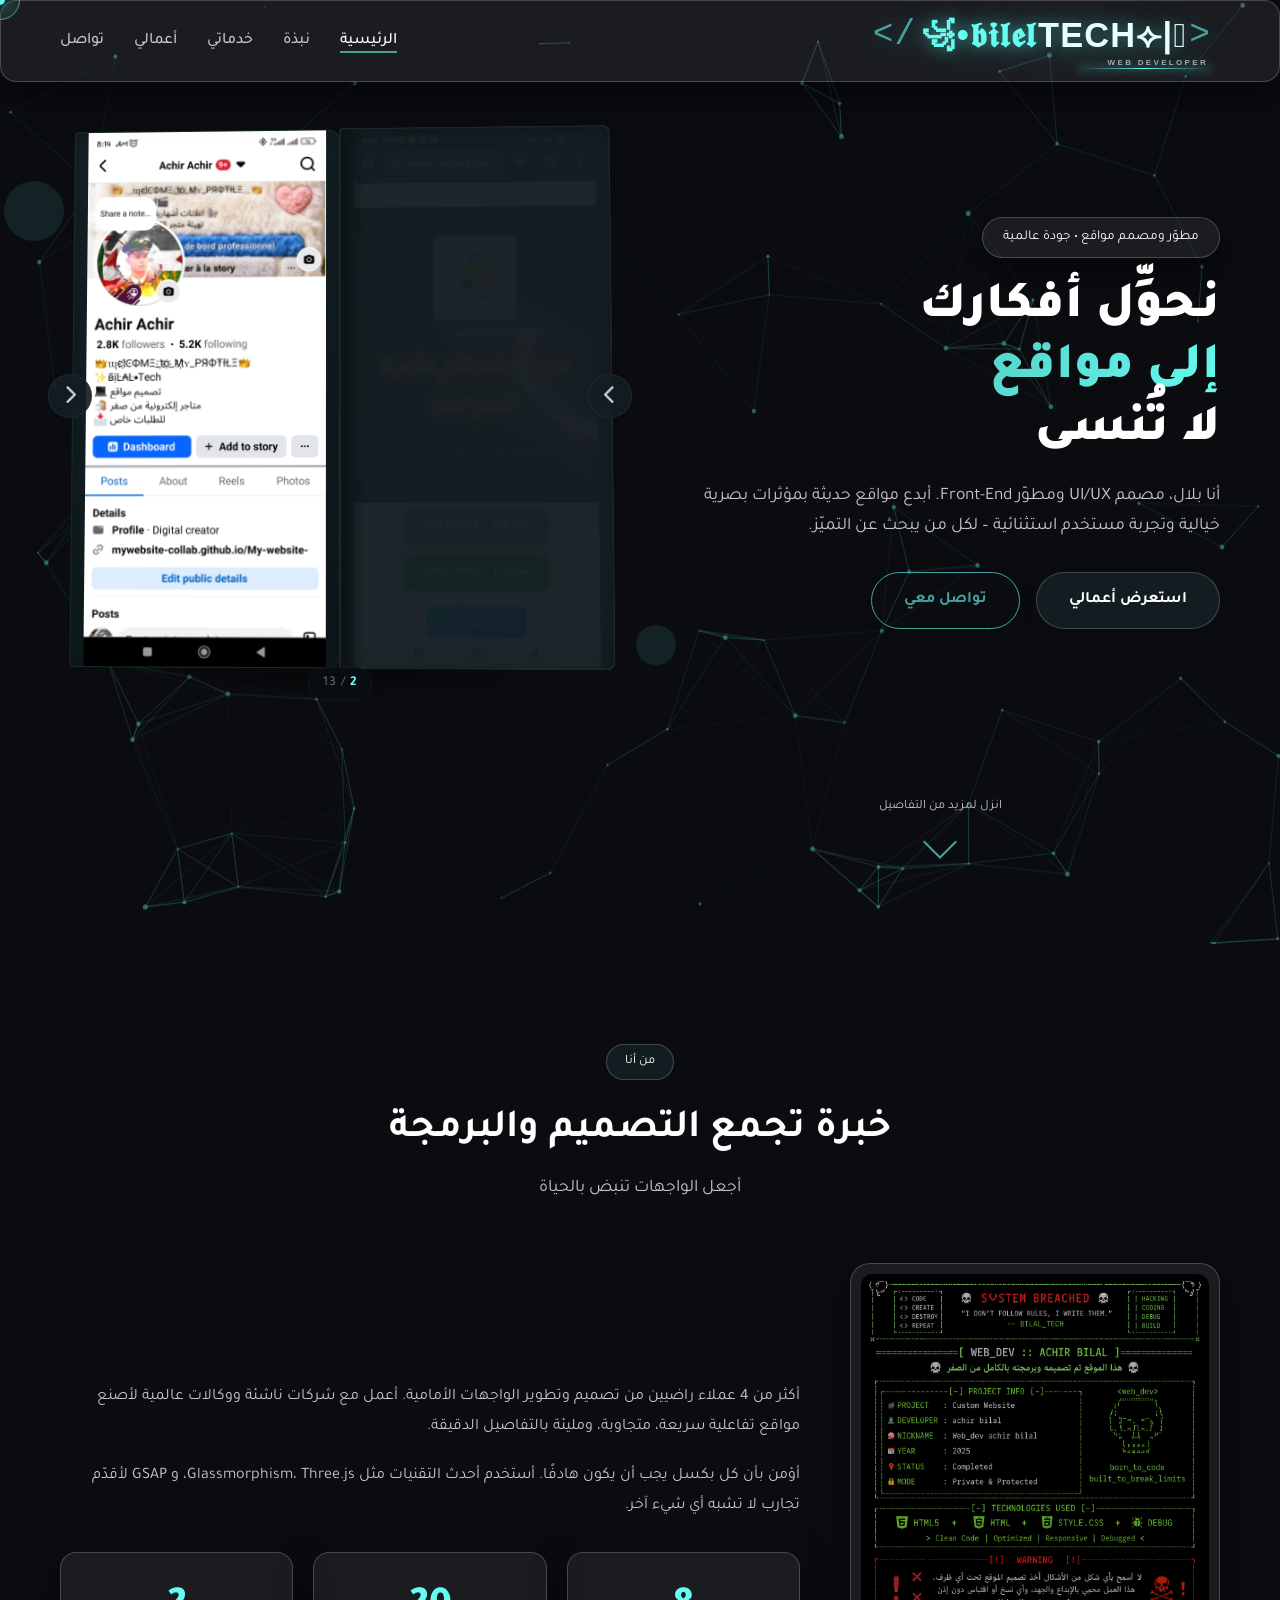
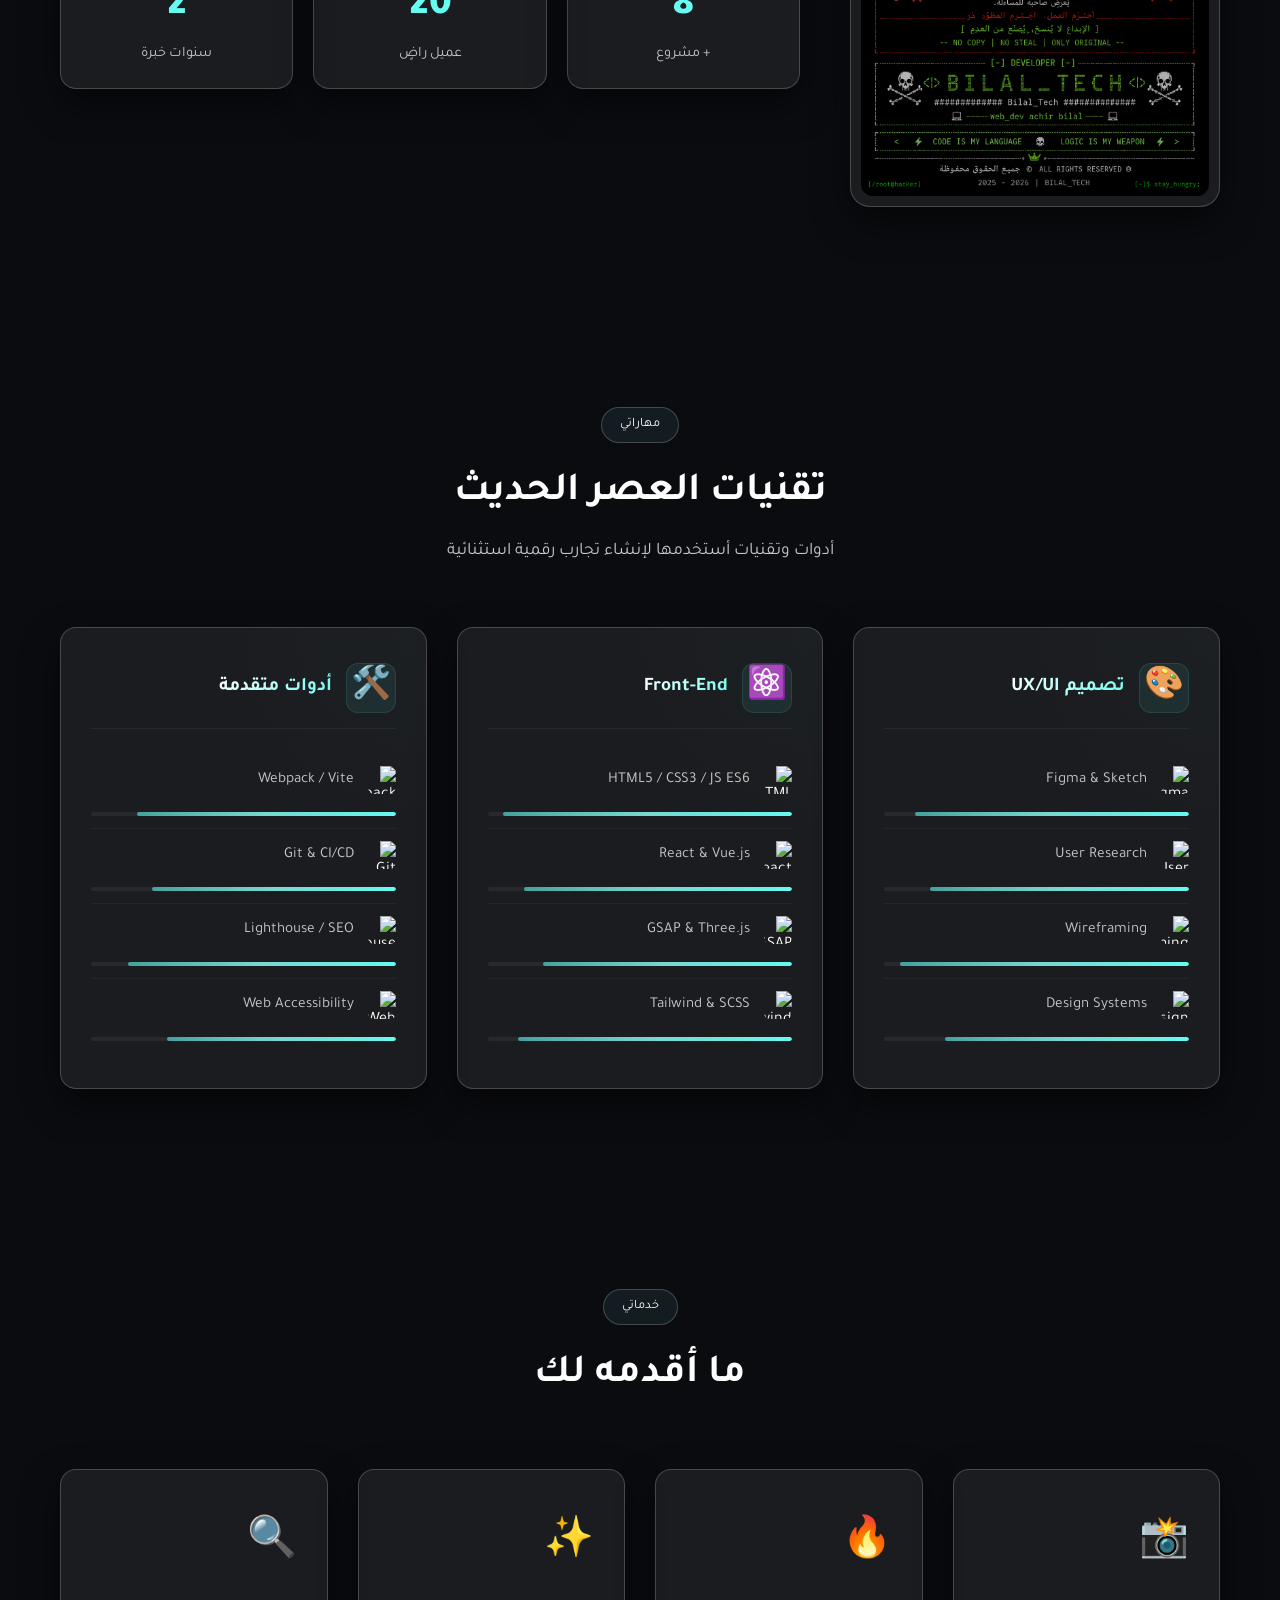
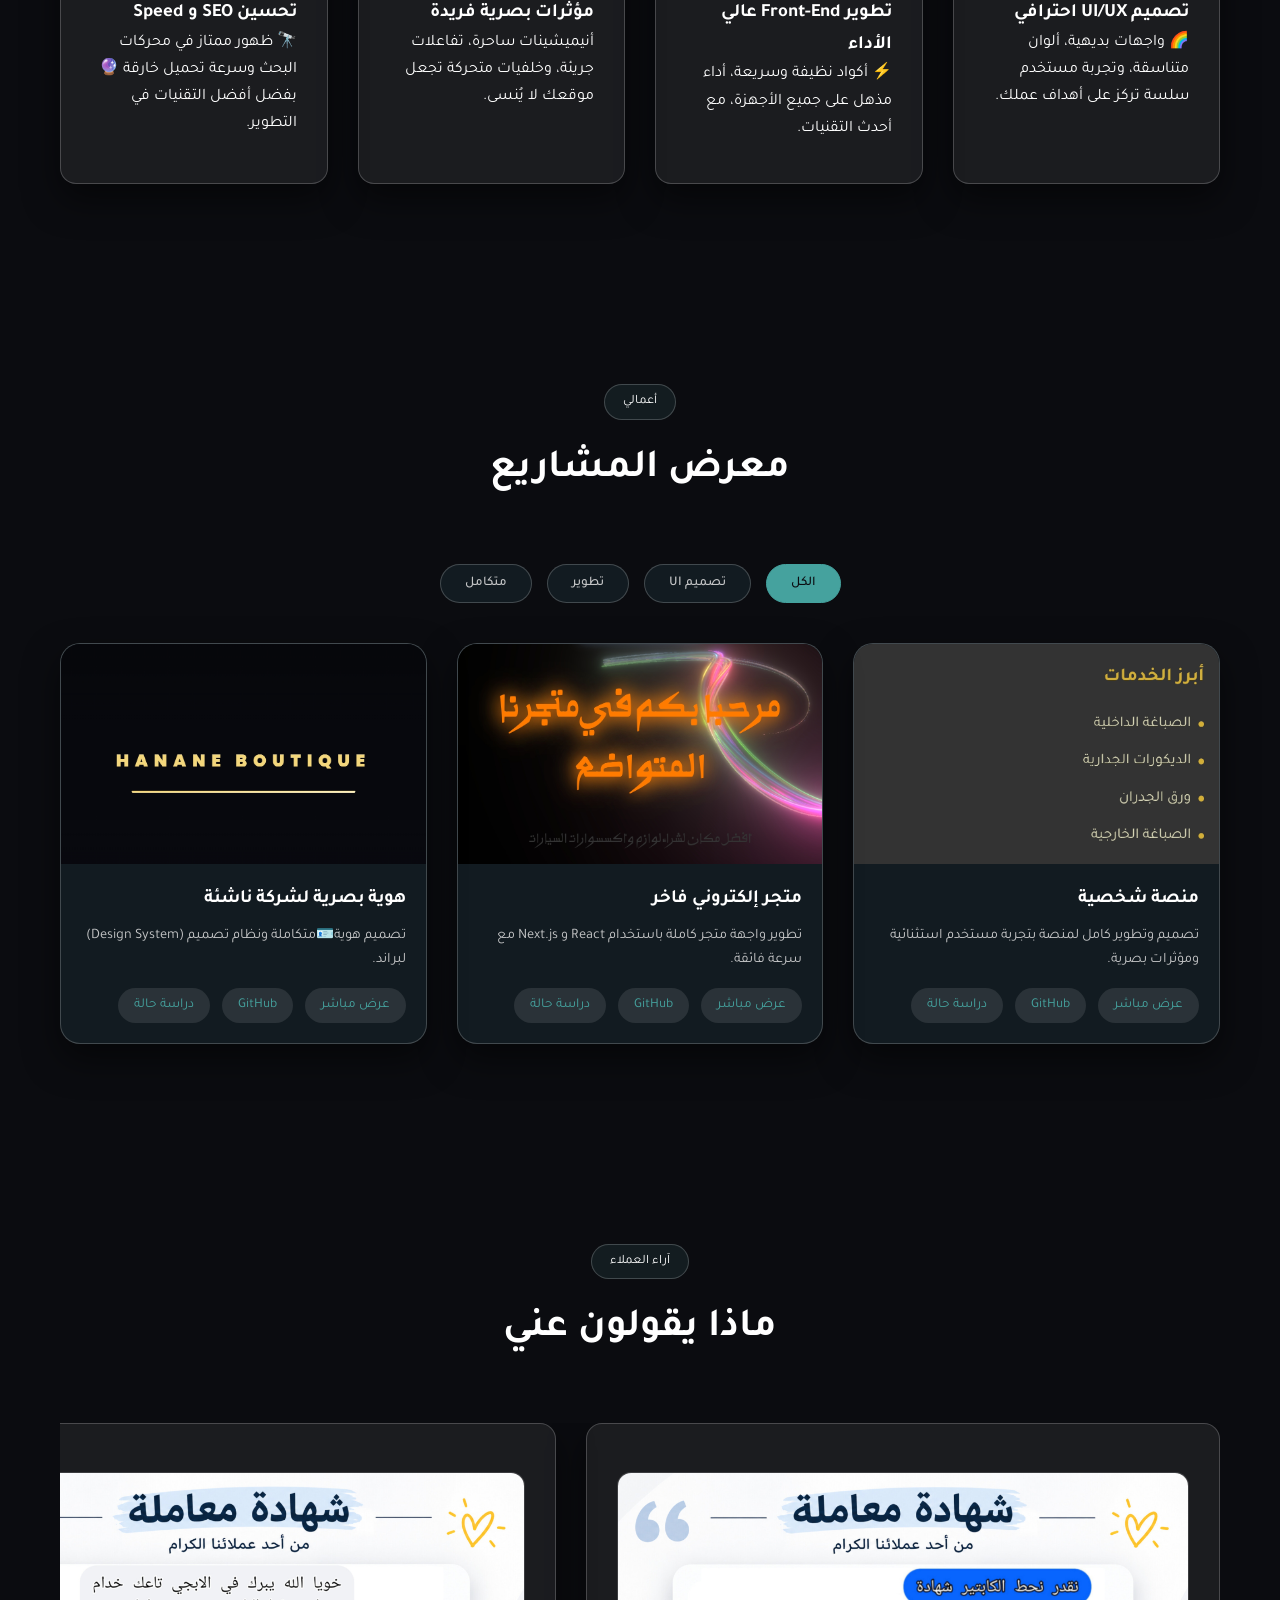
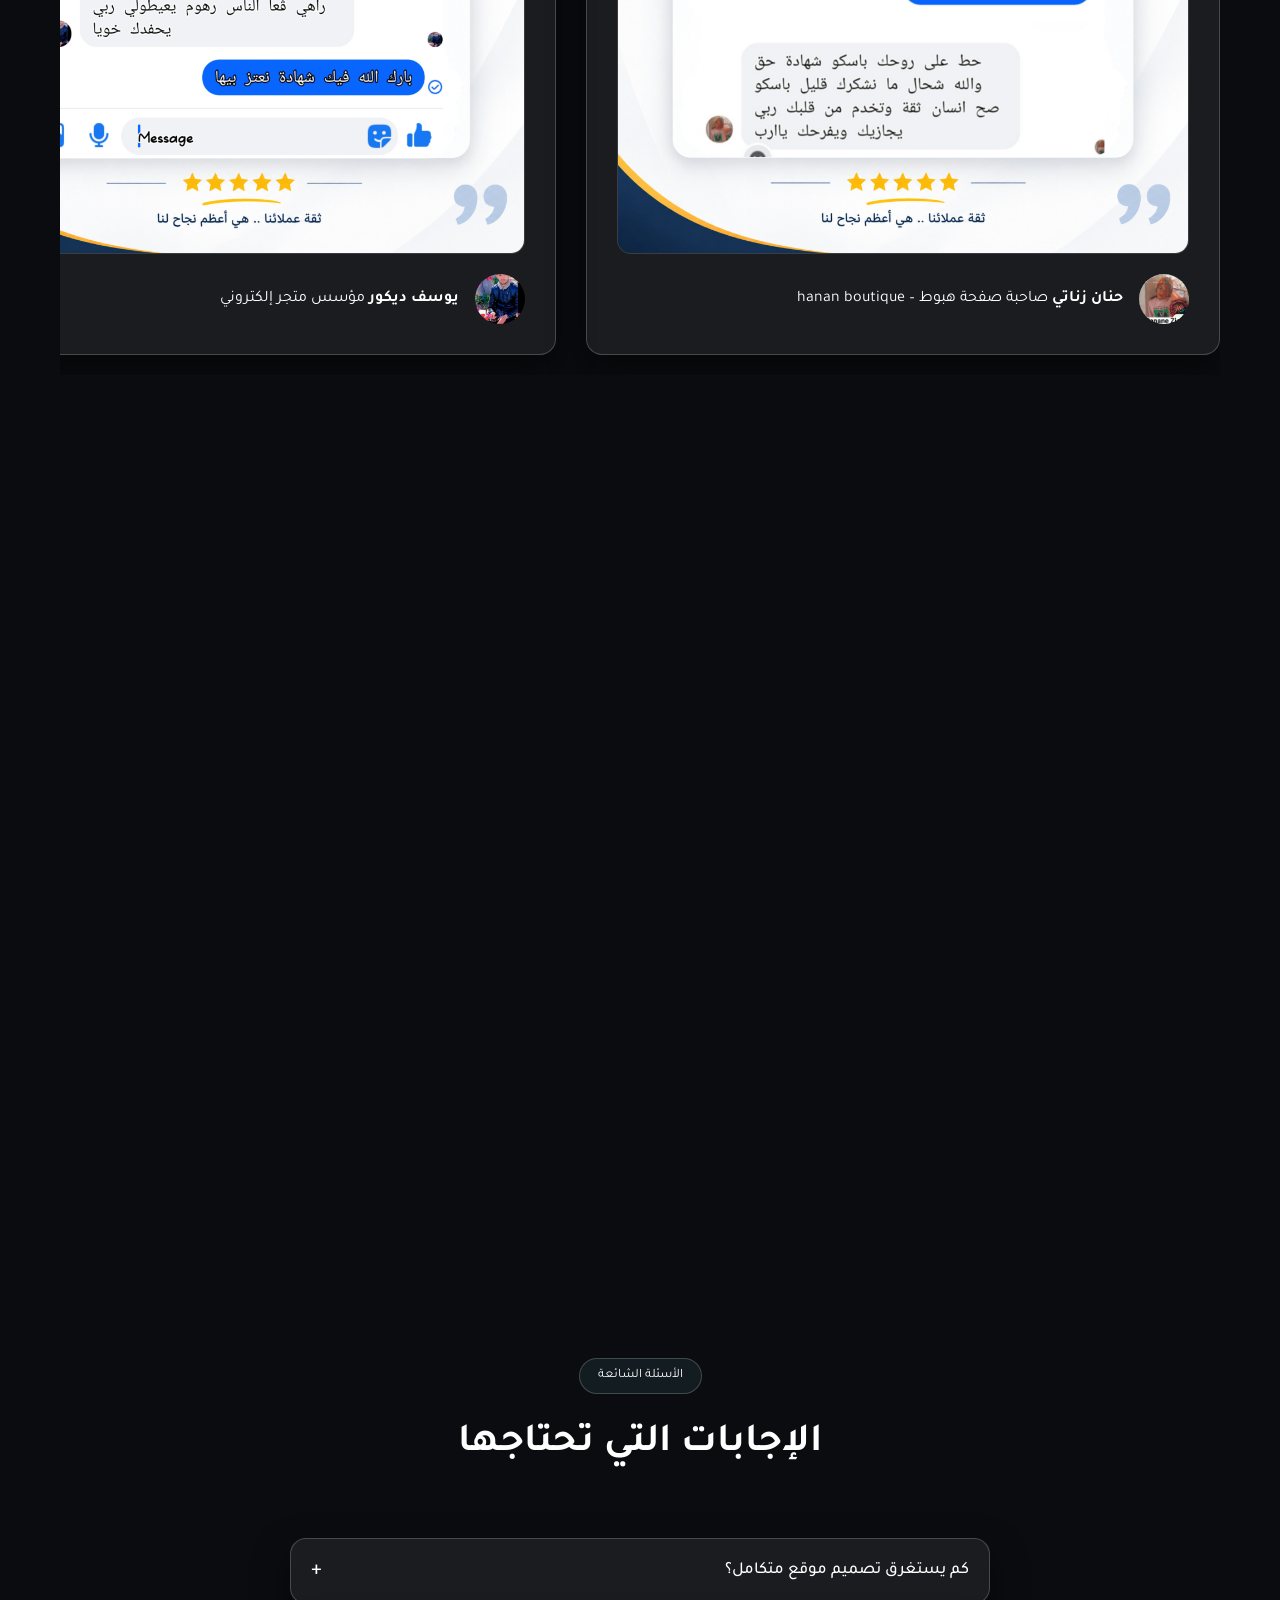
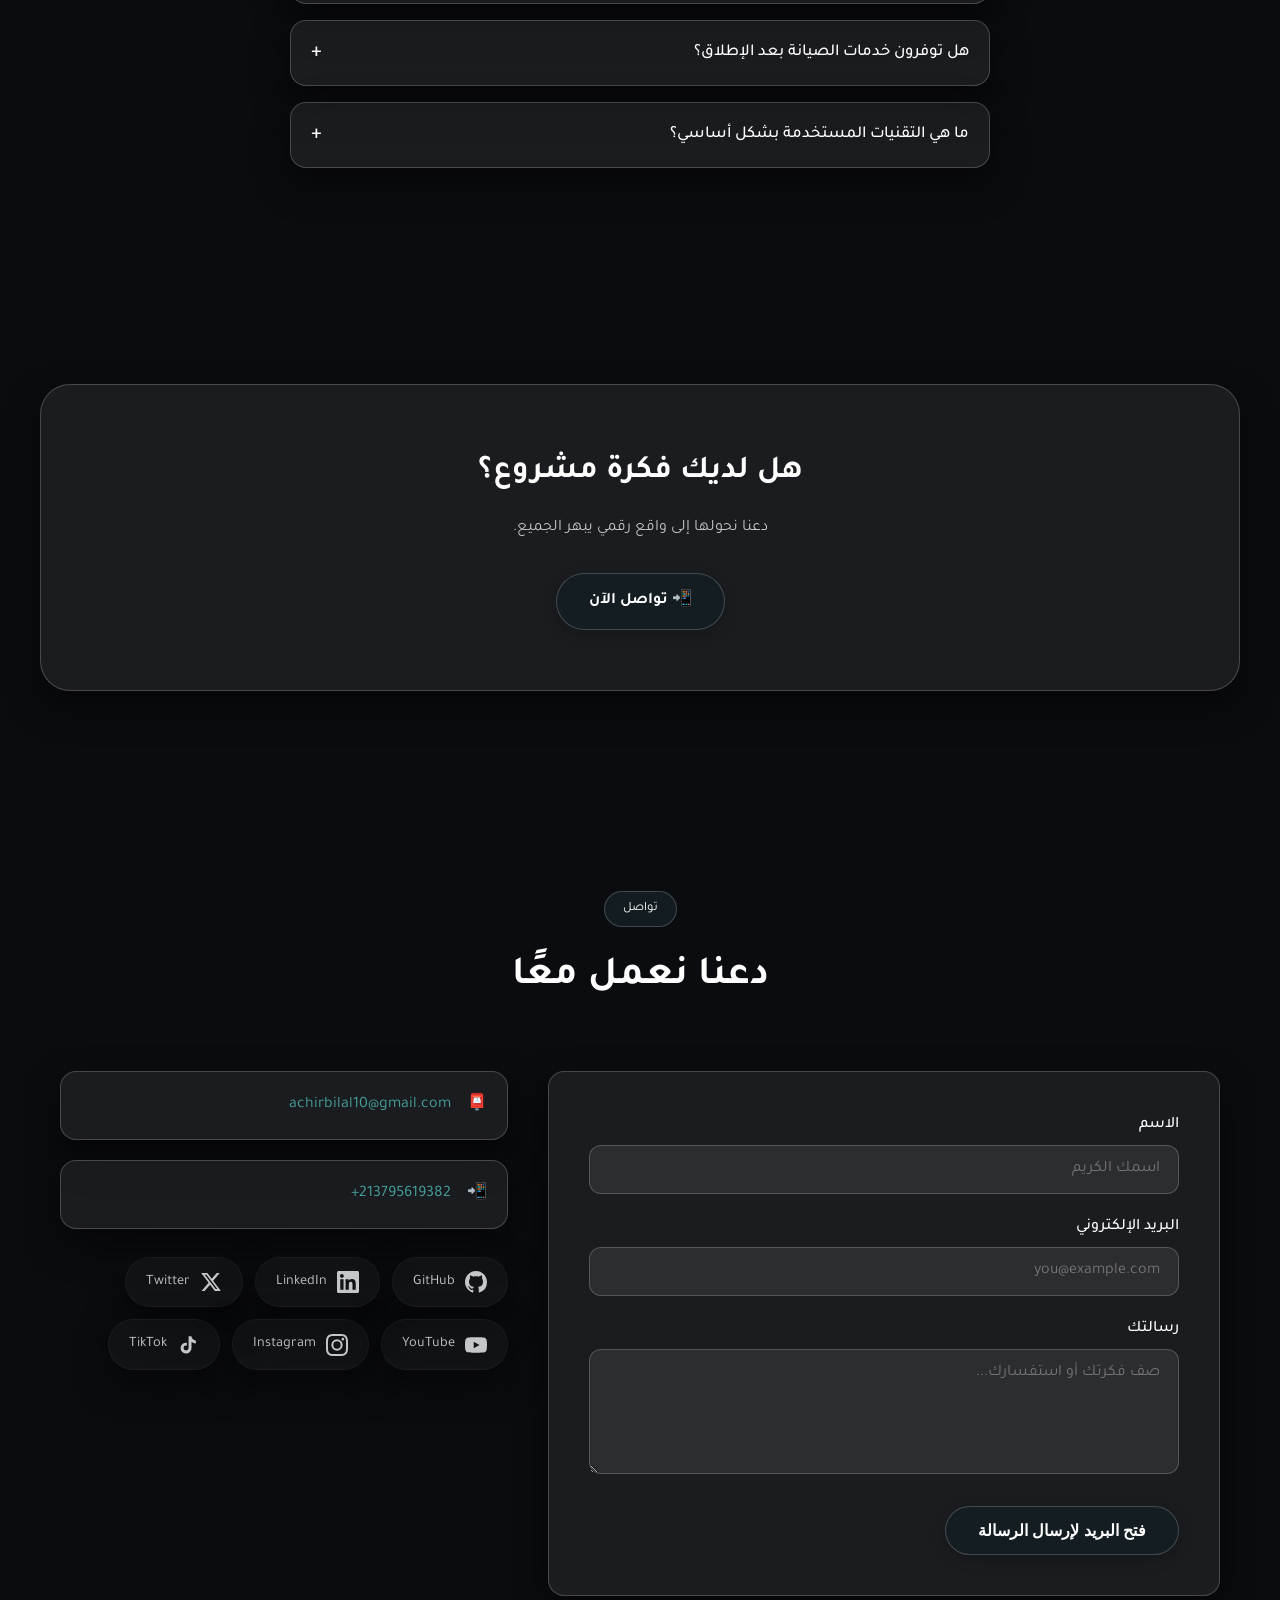
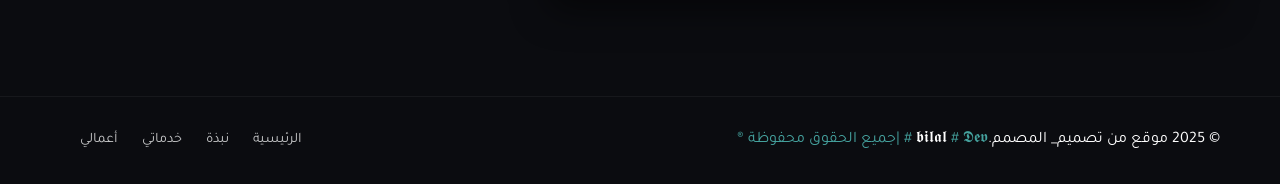
==== commit bea0142e: "Refine editorial intro identity card hierarchy" ====
--- a/index.html
+++ b/index.html
@@ -49,7 +49,7 @@
         href="https://cdnjs.cloudflare.com/ajax/libs/font-awesome/6.5.1/css/all.min.css"
     />
 
-    <link rel="stylesheet" href="assets/css/main.css?v=20261121-editorial-welcome" />
+    <link rel="stylesheet" href="assets/css/main.css?v=20261121-editorial-identity-card" />
 </head>
 
 <body>
@@ -61,10 +61,16 @@
                 <span class="loading-edition">EST. BY BILAL ACHIR</span>
             </div>
             <div class="loading-centerpiece">
-                <div class="loading-mark" aria-hidden="true">🪪
-أنا بلال عشير
-🅑🅸🅛🅴🅛
-.𝗔<span>.</span></div>
+                <div class="loading-identity" aria-label="أنا بلال عشير">
+                    <div class="loading-id-card" aria-hidden="true">
+                        <span class="loading-id-monogram">B<span>.</span></span>
+                        <span class="loading-id-portrait"></span>
+                        <span class="loading-id-lines"><i></i><i></i><i></i></span>
+                        <span class="loading-id-chip"></span>
+                    </div>
+                    <h2 class="loading-name">أنا بلال عشير</h2>
+                    <p class="loading-wordmark">BILAL ACHIR</p>
+                </div>
                 <p class="loading-overline">أهلاً وسهلاً بك</p>
                 <h1 class="loading-welcome" aria-label="مرحباً بكم في موقعي">
                     <span id="loading-typewriter">مرحباً بكم في موقعي</span><span class="typewriter-caret" aria-hidden="true"></span>
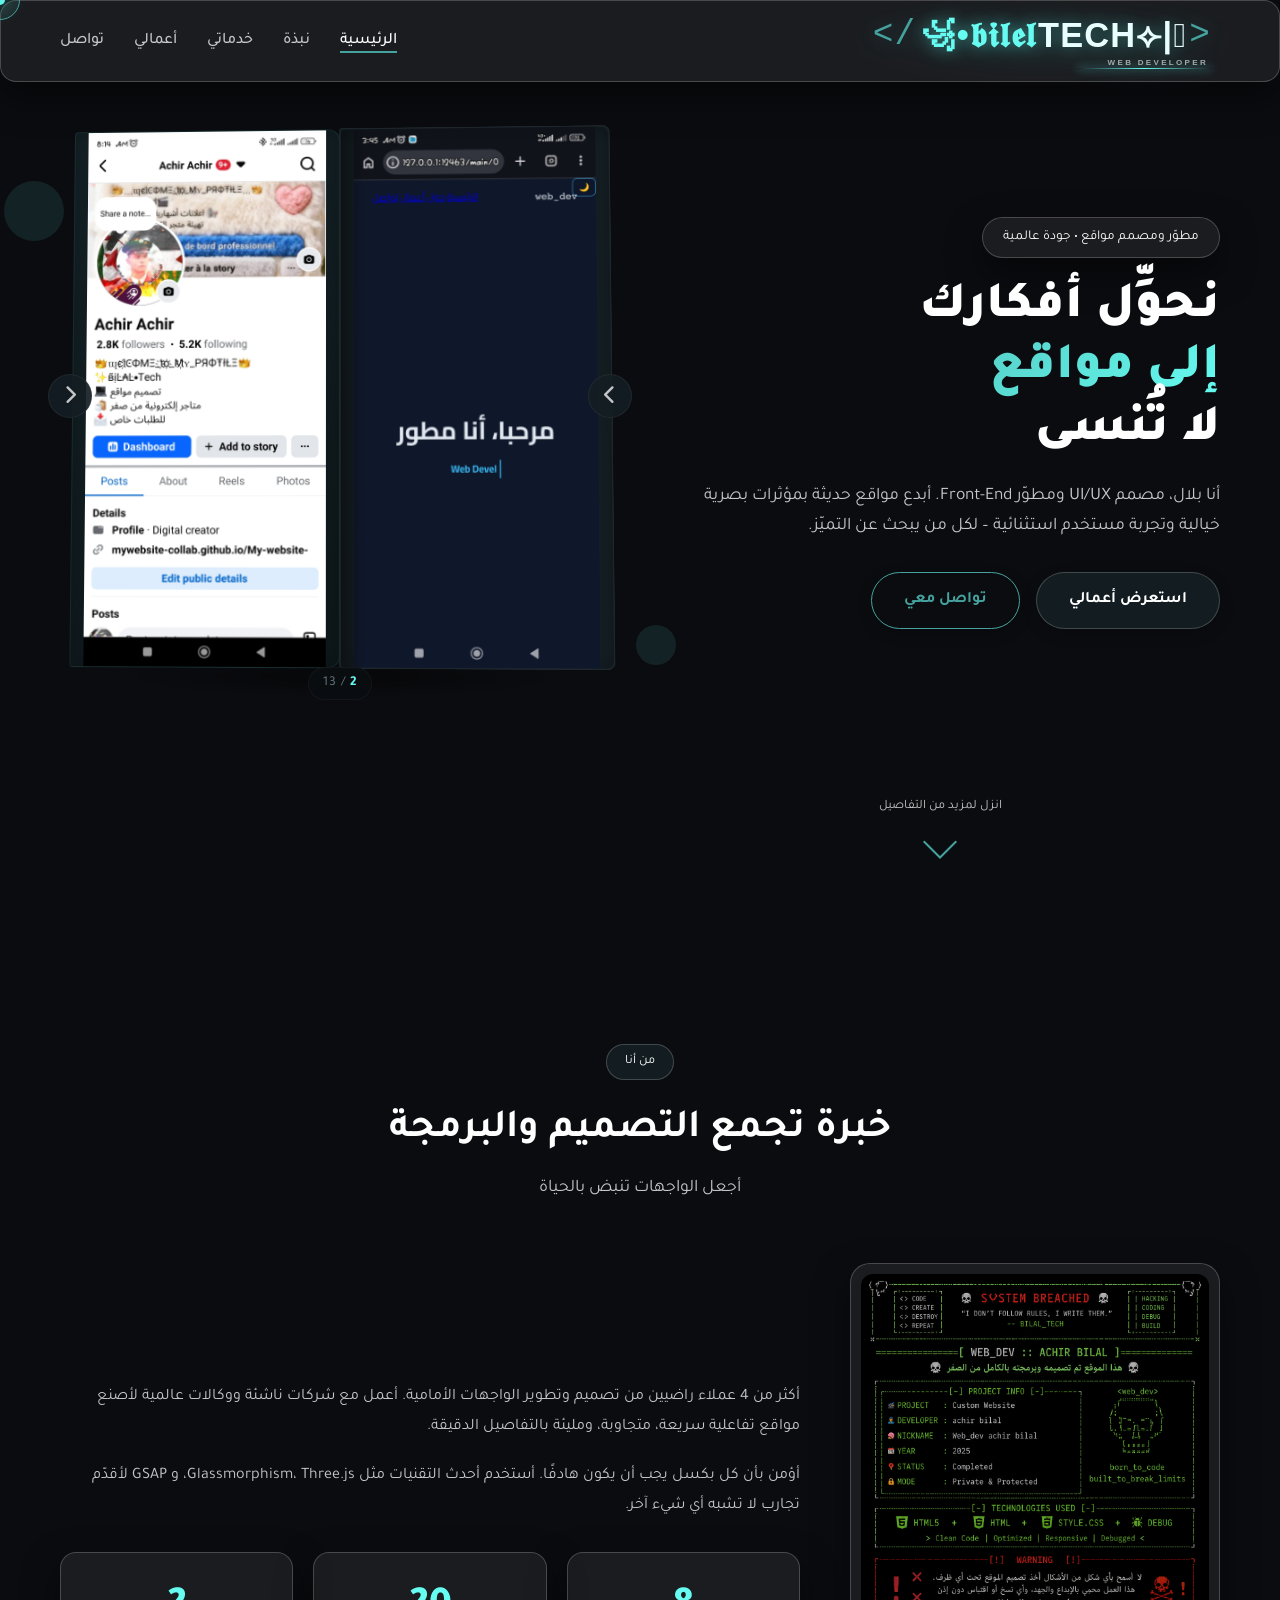
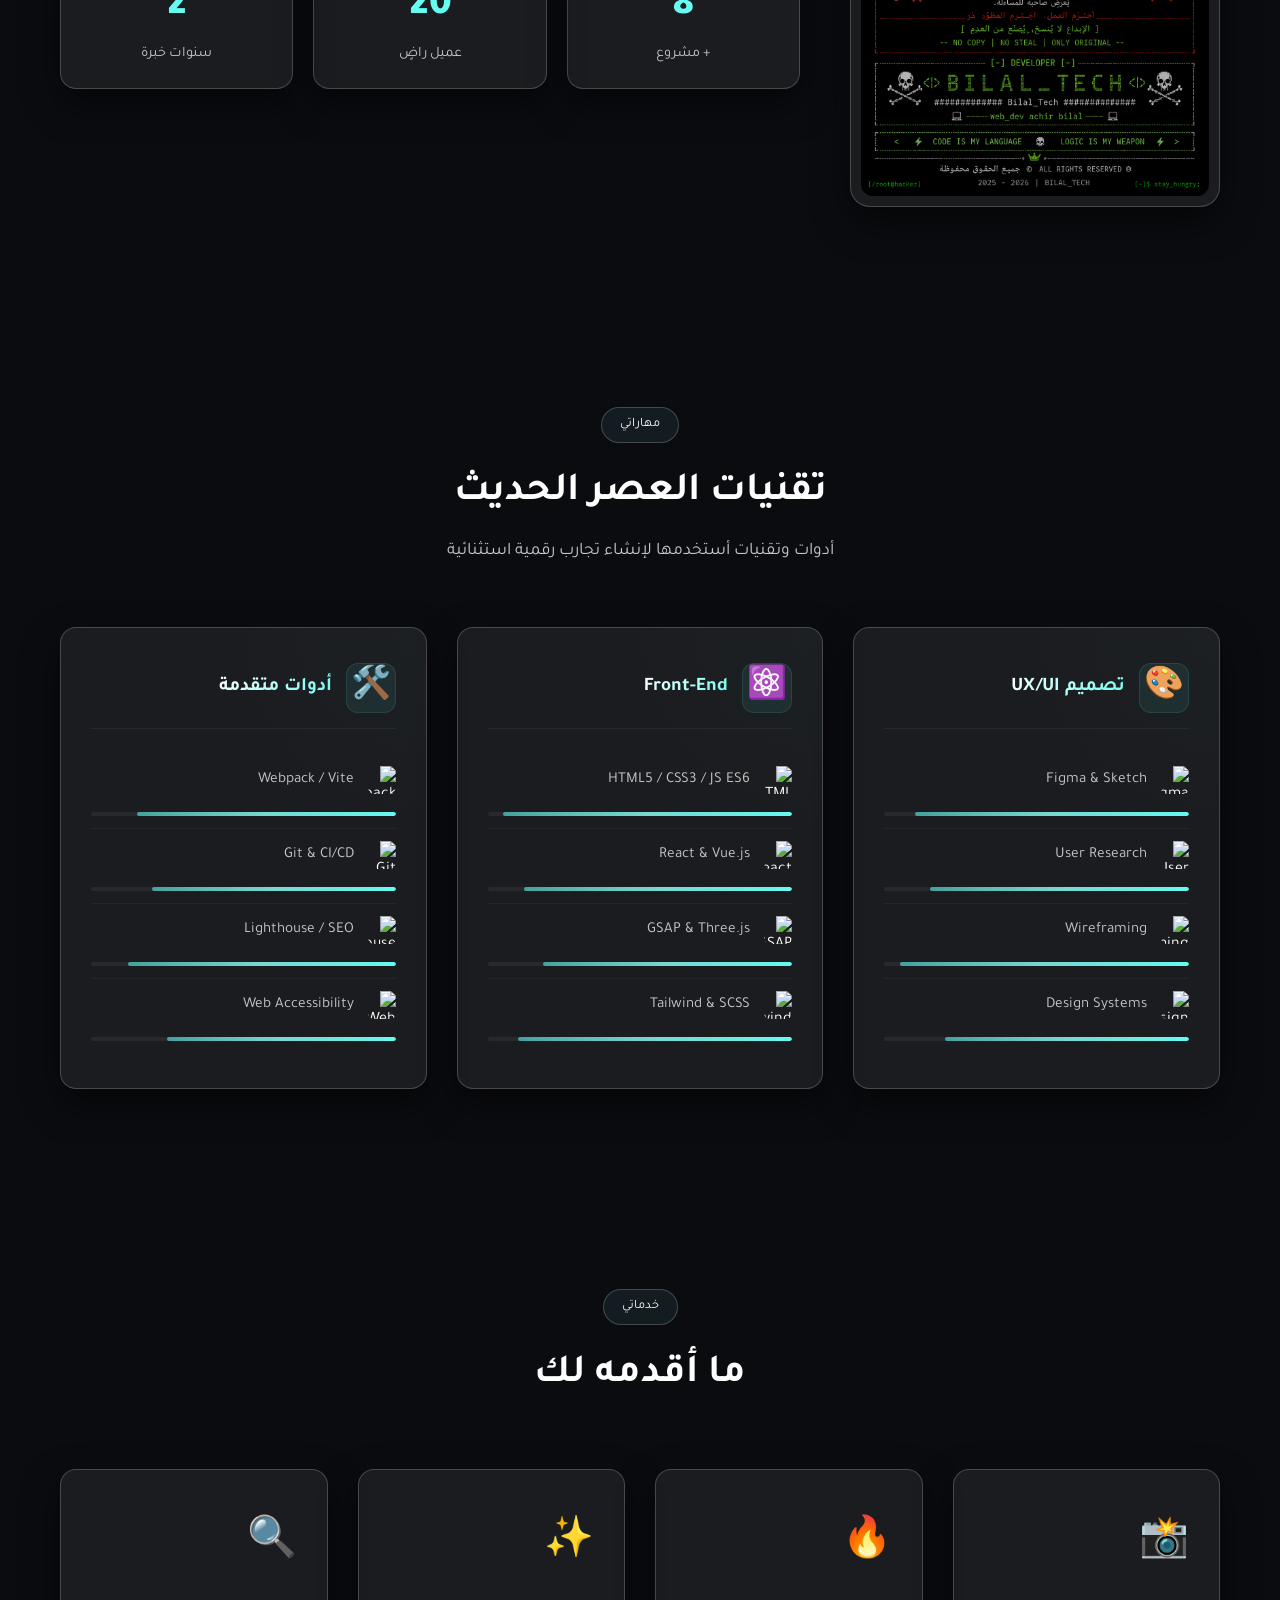
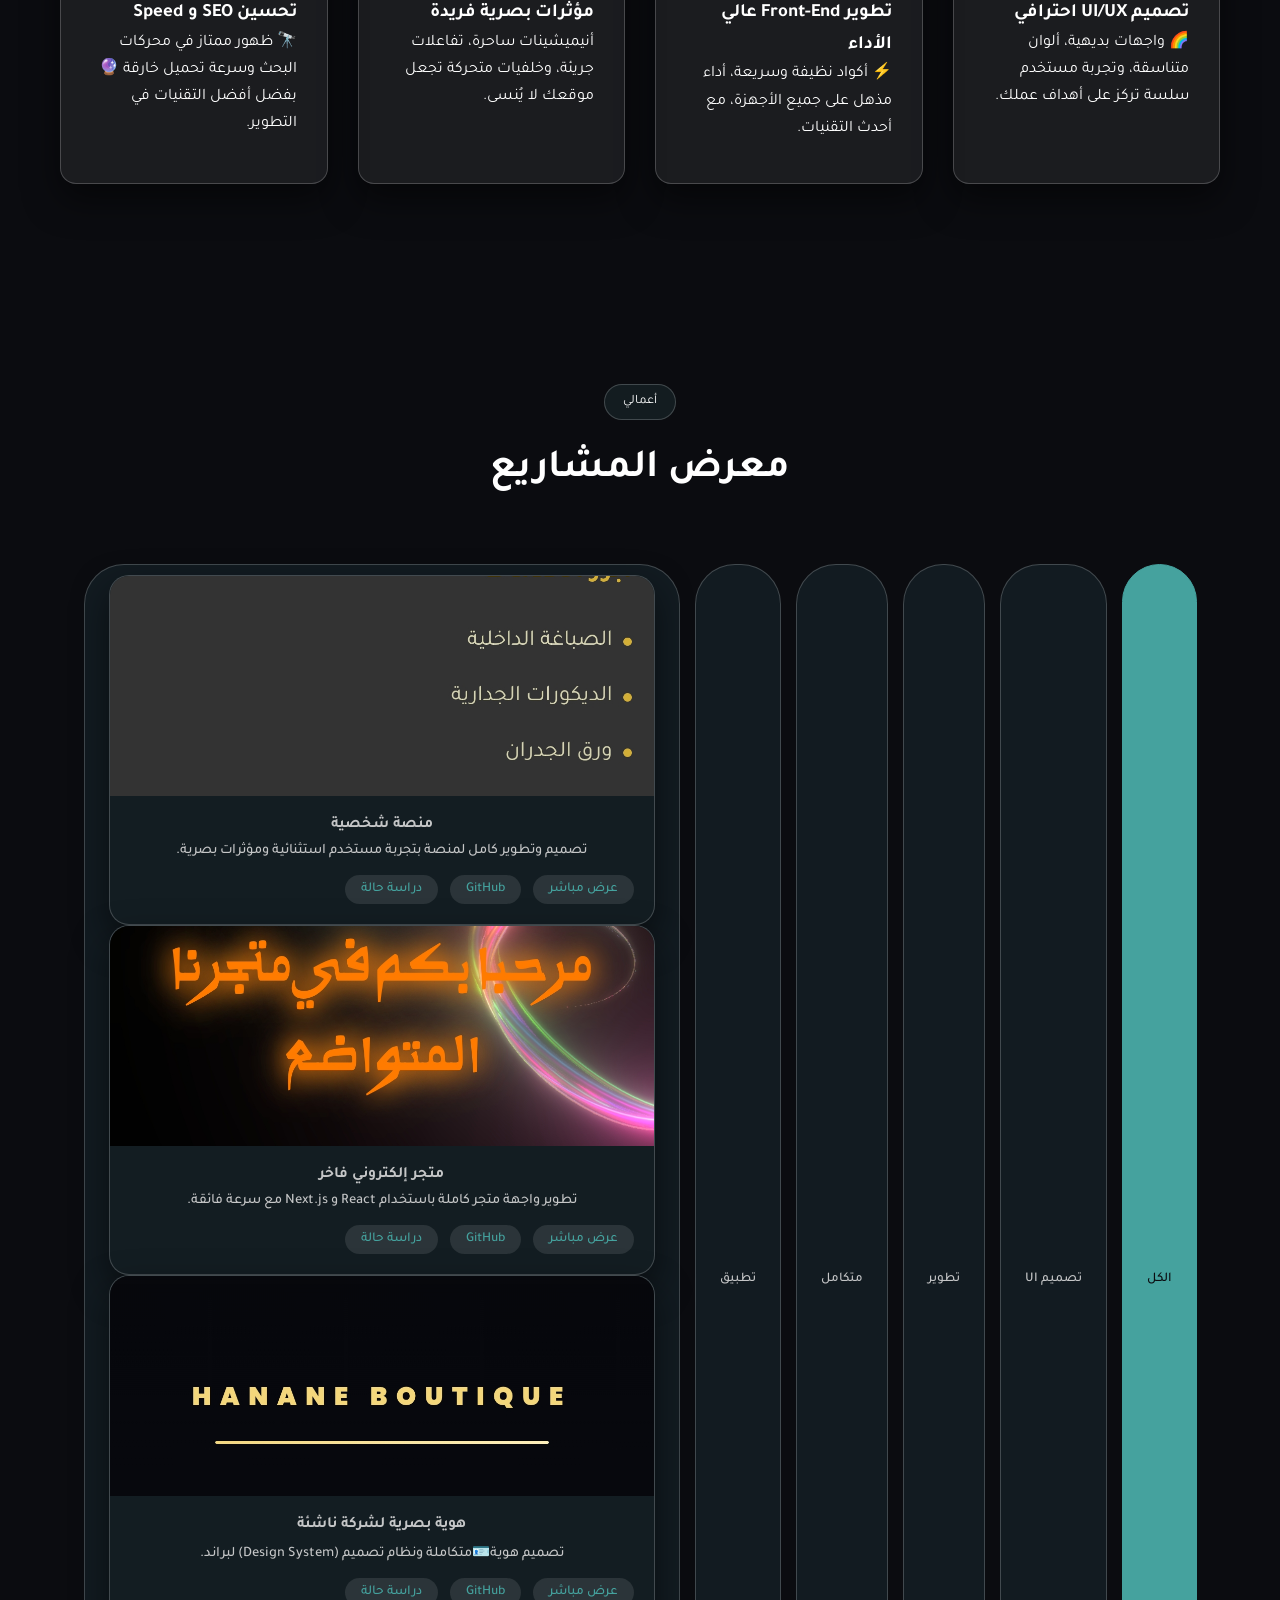
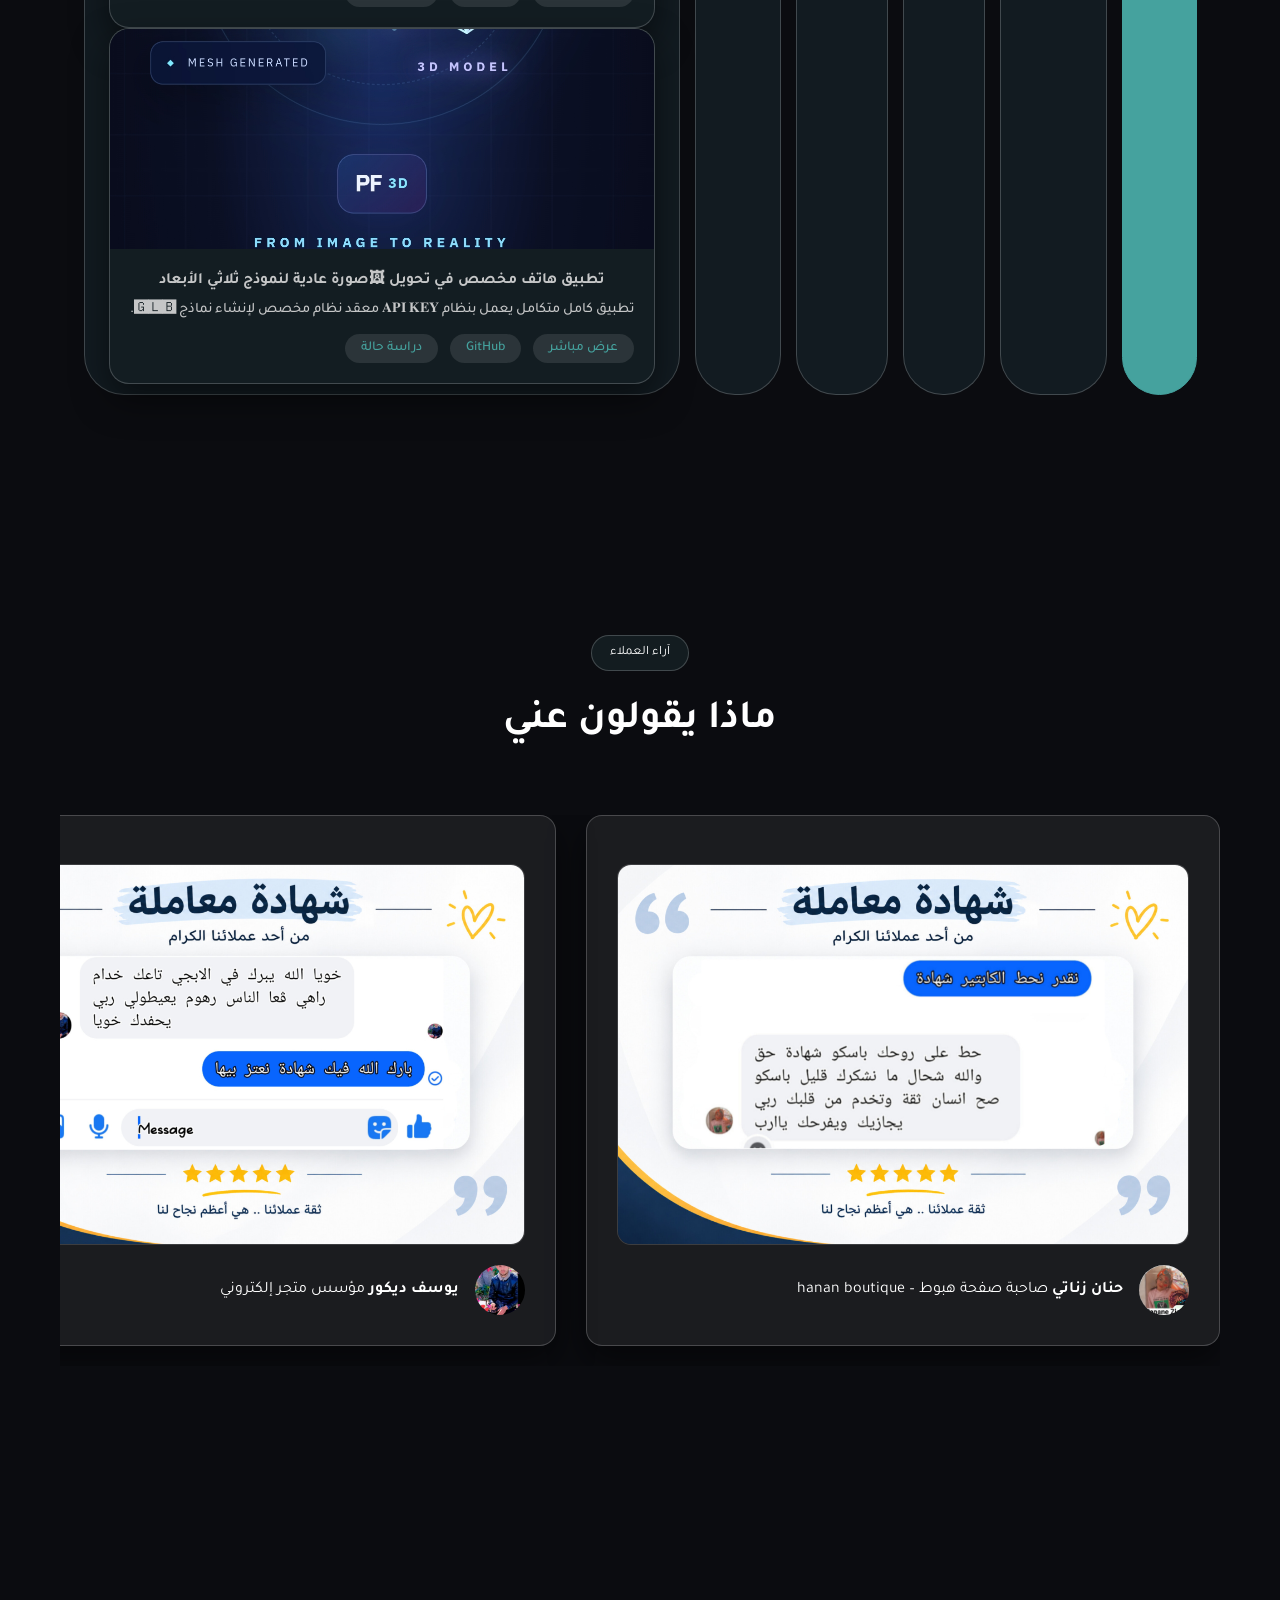
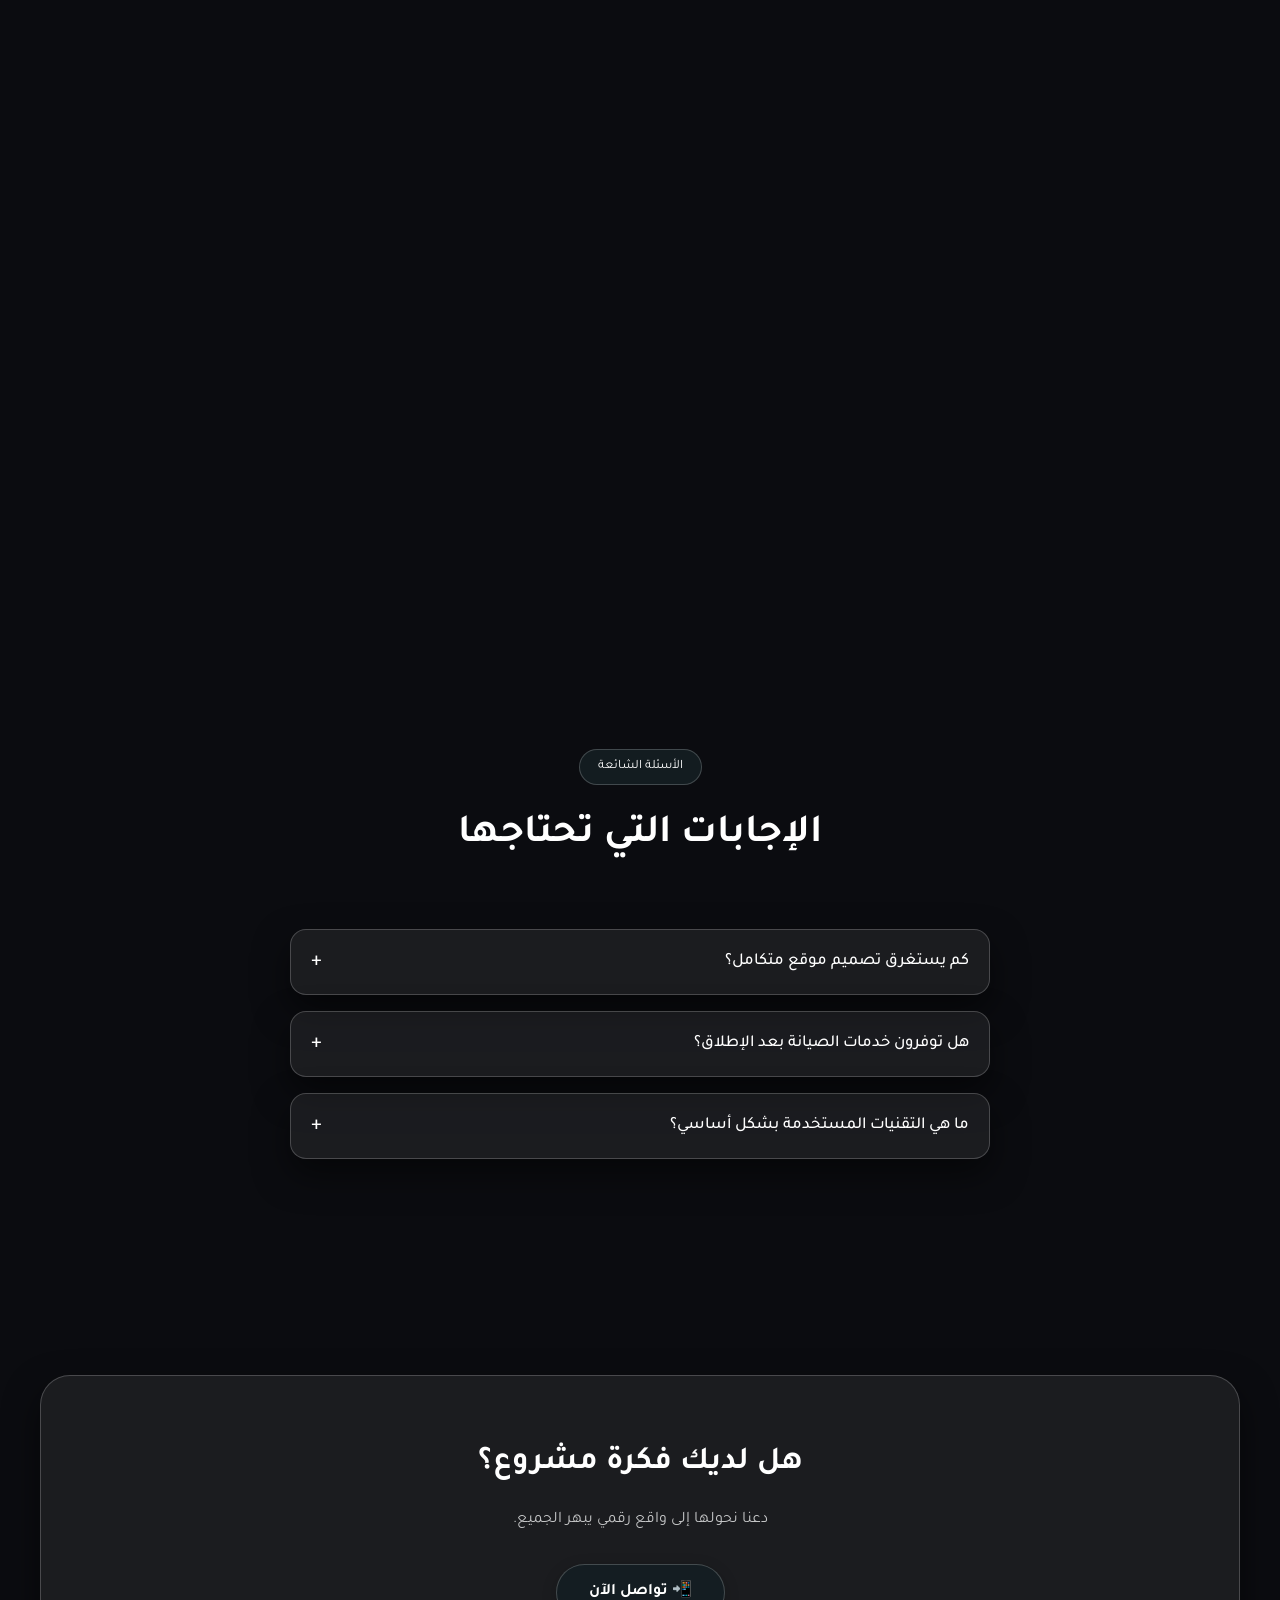
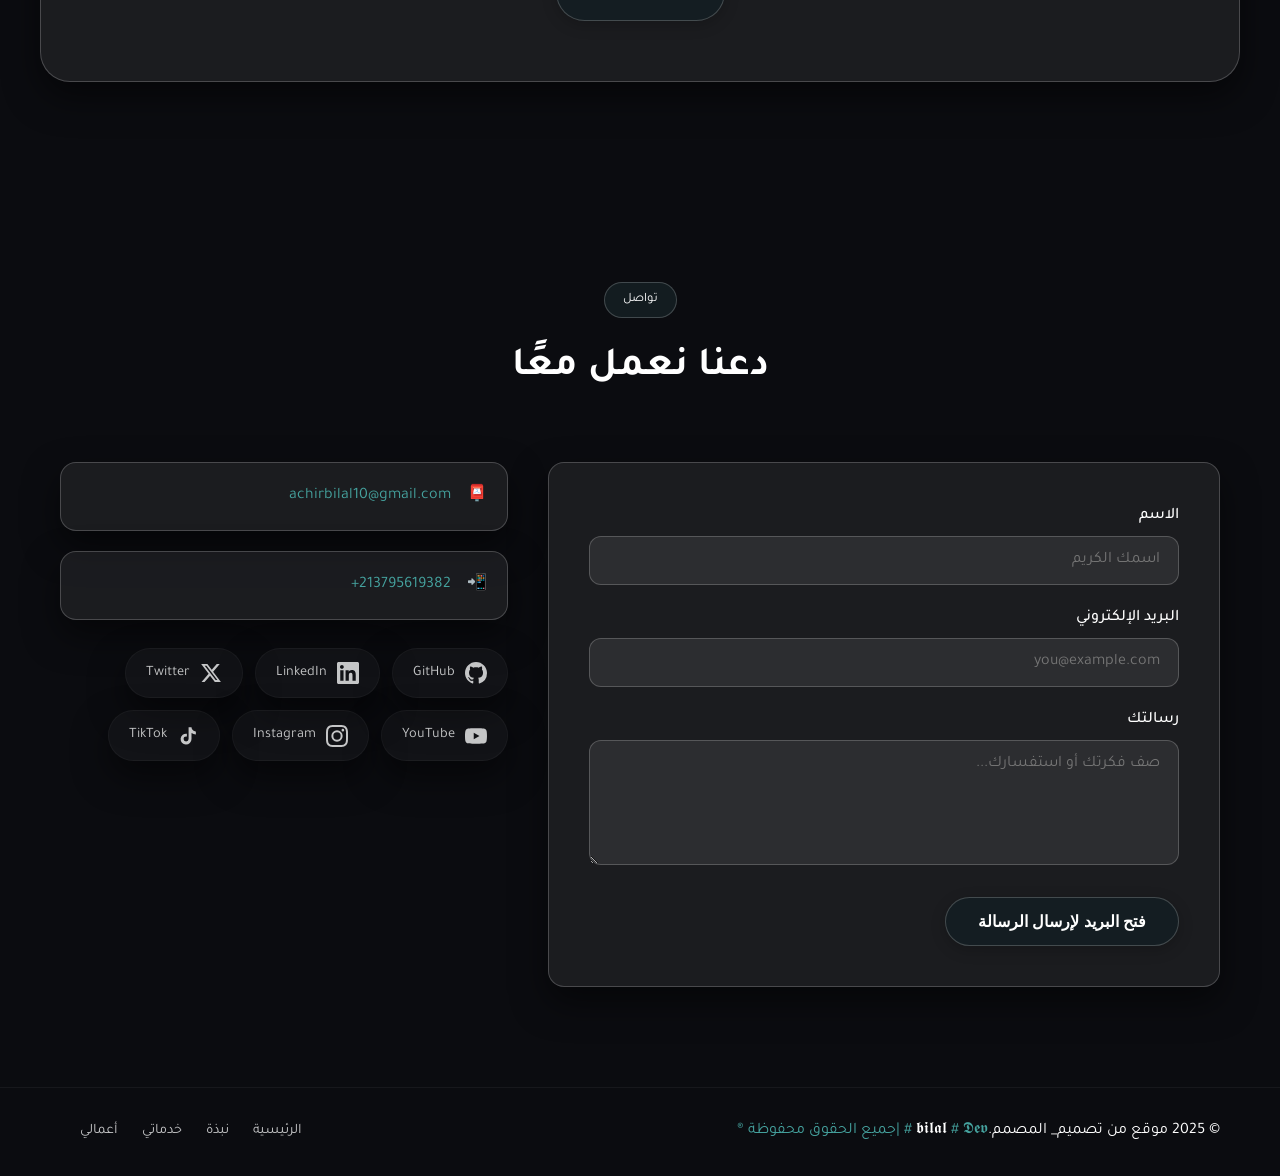
==== commit 5e17e382: "Update index.html" ====
--- a/index.html
+++ b/index.html
@@ -918,8 +918,9 @@
                     <button class="filter-btn" data-filter="ui">تصميم UI</button>
                     <button class="filter-btn" data-filter="dev">تطوير</button>
                     <button class="filter-btn" data-filter="full">متكامل</button>
-                </div>
-
+                    <button class="filter-btn"
+data-filter="𝗔𝗣𝗣">تطبيق</button>
+                    <button class="filter-btn"
                 <div class="projects-grid" id="projectsGrid">
                 </div>
 
--- a/assets/css/main.css
+++ b/assets/css/main.css
@@ -2962,3 +2962,145 @@
 .loading-screen .loading-centerpiece {
     padding-block: 0;
 }
+
+
+/* Editorial identity card: a deliberate visual signature above the Arabic name. */
+.loading-identity {
+    display: flex;
+    flex-direction: column;
+    align-items: center;
+    gap: 0;
+    margin: 0 auto 30px;
+}
+.loading-id-card {
+    position: relative;
+    display: grid;
+    grid-template-columns: 1fr 1.15fr;
+    align-items: center;
+    width: clamp(154px, 34vw, 188px);
+    height: clamp(92px, 20vw, 112px);
+    box-sizing: border-box;
+    padding: 15px;
+    margin: 0 auto 20px;
+    overflow: hidden;
+    border: 1px solid rgba(226, 198, 137, .42);
+    border-radius: 15px;
+    background:
+        linear-gradient(132deg, rgba(255,255,255,.105), rgba(255,255,255,.018) 52%),
+        linear-gradient(145deg, rgba(25,31,29,.96), rgba(10,12,13,.94));
+    box-shadow: 0 18px 42px rgba(0,0,0,.34), inset 0 1px 0 rgba(255,255,255,.12), 0 0 32px rgba(215,184,117,.08);
+    transform: perspective(600px) rotateX(4deg);
+}
+.loading-id-card::before {
+    content: "";
+    position: absolute;
+    inset: 5px;
+    border: 1px solid rgba(255,255,255,.055);
+    border-radius: 10px;
+    pointer-events: none;
+}
+.loading-id-card::after {
+    content: "";
+    position: absolute;
+    width: 90px;
+    height: 90px;
+    right: -35px;
+    top: -42px;
+    border-radius: 50%;
+    background: rgba(215,184,117,.12);
+    filter: blur(18px);
+}
+.loading-id-monogram {
+    position: relative;
+    z-index: 1;
+    grid-column: 1 / -1;
+    justify-self: start;
+    align-self: start;
+    color: #f5edda;
+    font: 700 23px/1 var(--font-en);
+    letter-spacing: -.08em;
+}
+.loading-id-monogram span { color: #d7b875; }
+.loading-id-portrait {
+    position: relative;
+    z-index: 1;
+    width: 36px;
+    height: 42px;
+    justify-self: center;
+    align-self: end;
+    border-radius: 11px 11px 8px 8px;
+    background: linear-gradient(160deg, #e9d6ad, #9e8050);
+    opacity: .9;
+}
+.loading-id-portrait::before {
+    content: "";
+    position: absolute;
+    width: 14px;
+    height: 14px;
+    top: 5px;
+    left: 11px;
+    border-radius: 50%;
+    background: #34302a;
+}
+.loading-id-portrait::after {
+    content: "";
+    position: absolute;
+    width: 26px;
+    height: 13px;
+    left: 5px;
+    bottom: 0;
+    border-radius: 12px 12px 5px 5px;
+    background: #34302a;
+}
+.loading-id-lines {
+    position: relative;
+    z-index: 1;
+    display: flex;
+    flex-direction: column;
+    gap: 6px;
+    align-self: end;
+    padding-bottom: 5px;
+}
+.loading-id-lines i {
+    display: block;
+    width: 42px;
+    height: 3px;
+    border-radius: 5px;
+    background: rgba(239,226,197,.68);
+}
+.loading-id-lines i:nth-child(2) { width: 32px; opacity: .55; }
+.loading-id-lines i:nth-child(3) { width: 23px; opacity: .35; }
+.loading-id-chip {
+    position: absolute;
+    right: 14px;
+    top: 16px;
+    width: 15px;
+    height: 11px;
+    border: 1px solid rgba(215,184,117,.6);
+    border-radius: 3px;
+}
+.loading-name {
+    margin: 0;
+    color: #fffaf0;
+    font-family: var(--font-ar);
+    font-size: clamp(27px, 7vw, 39px);
+    font-weight: 800;
+    line-height: 1.35;
+    letter-spacing: -.035em;
+    text-shadow: 0 7px 28px rgba(0,0,0,.35);
+}
+.loading-wordmark {
+    margin: 5px 0 0;
+    color: var(--editorial-gold);
+    font: 600 9px/1.4 var(--font-en);
+    letter-spacing: .28em;
+    direction: ltr;
+}
+.loading-mark { display: none; }
+
+@media (max-width: 480px) {
+    .loading-identity { margin-bottom: 20px; }
+    .loading-id-card { margin-bottom: 15px; }
+    .loading-name { font-size: clamp(26px, 7.2vw, 34px); }
+    .loading-wordmark { font-size: 8px; }
+}
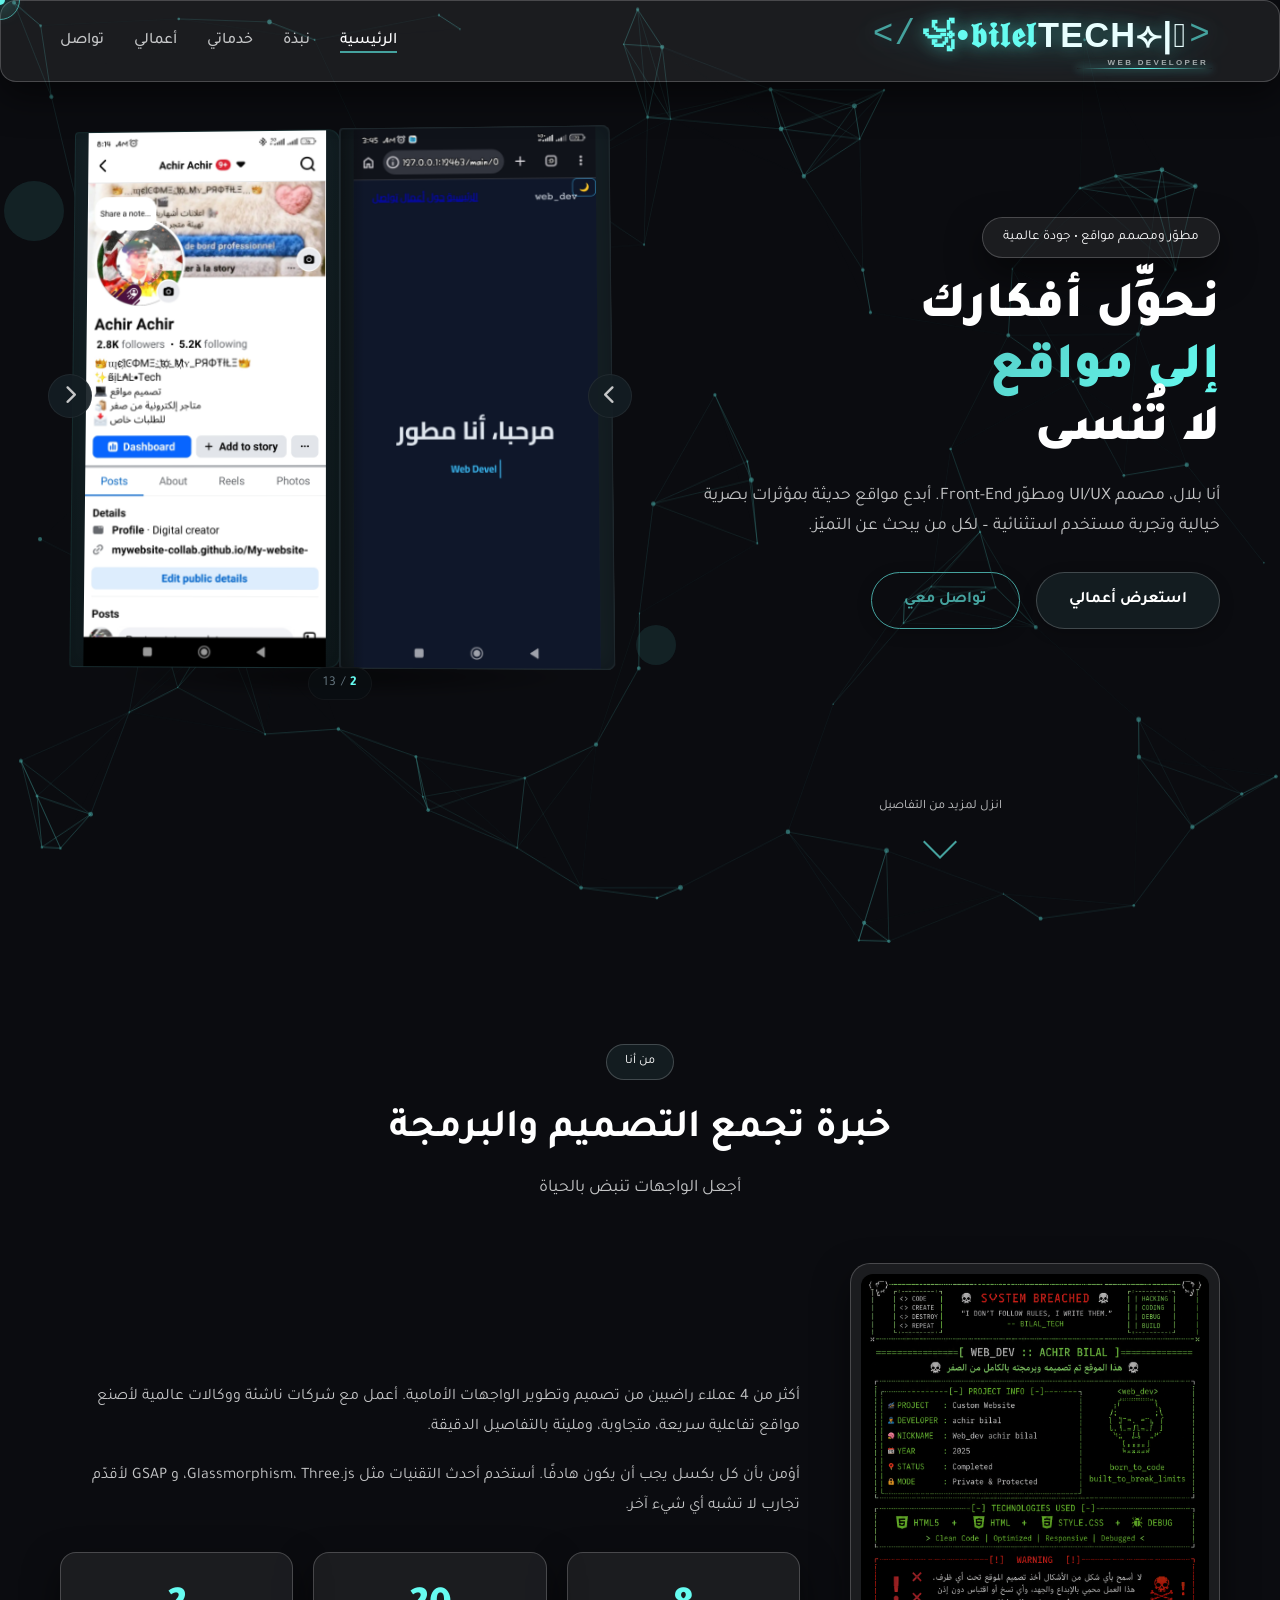
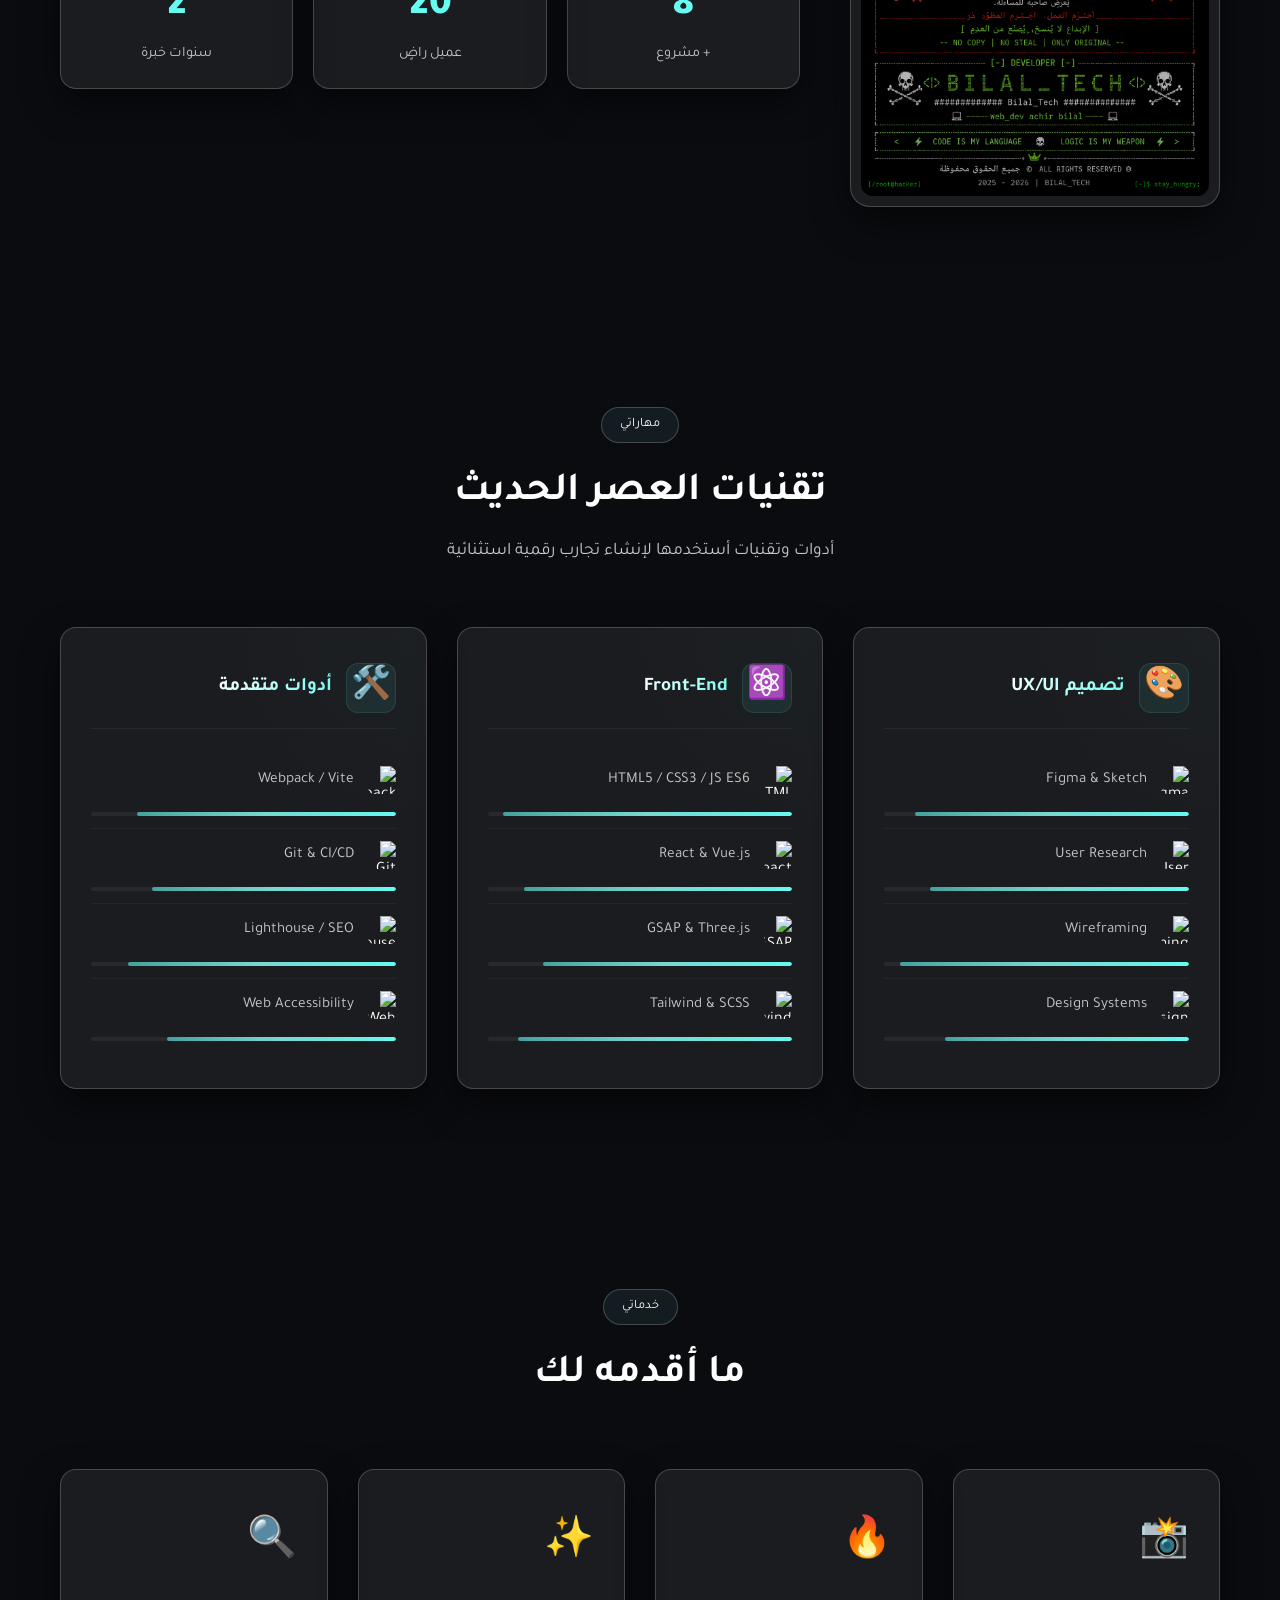
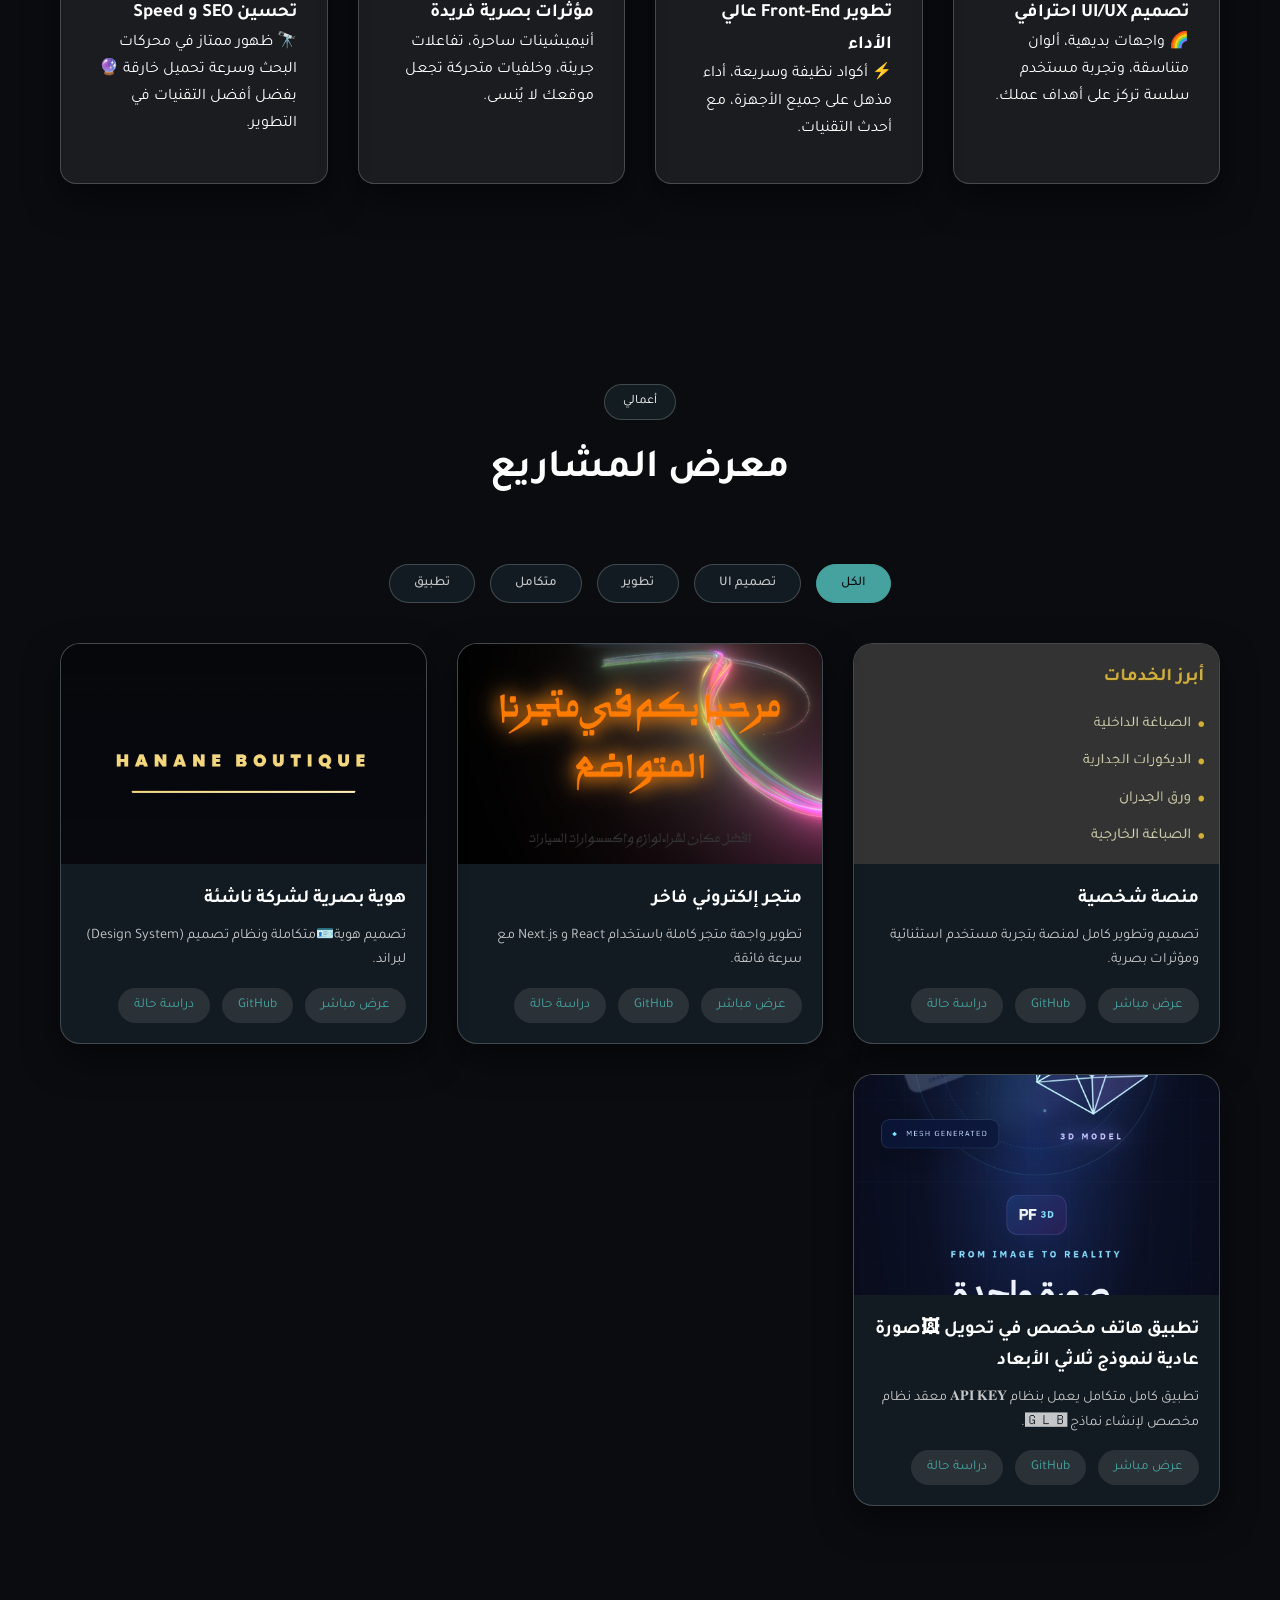
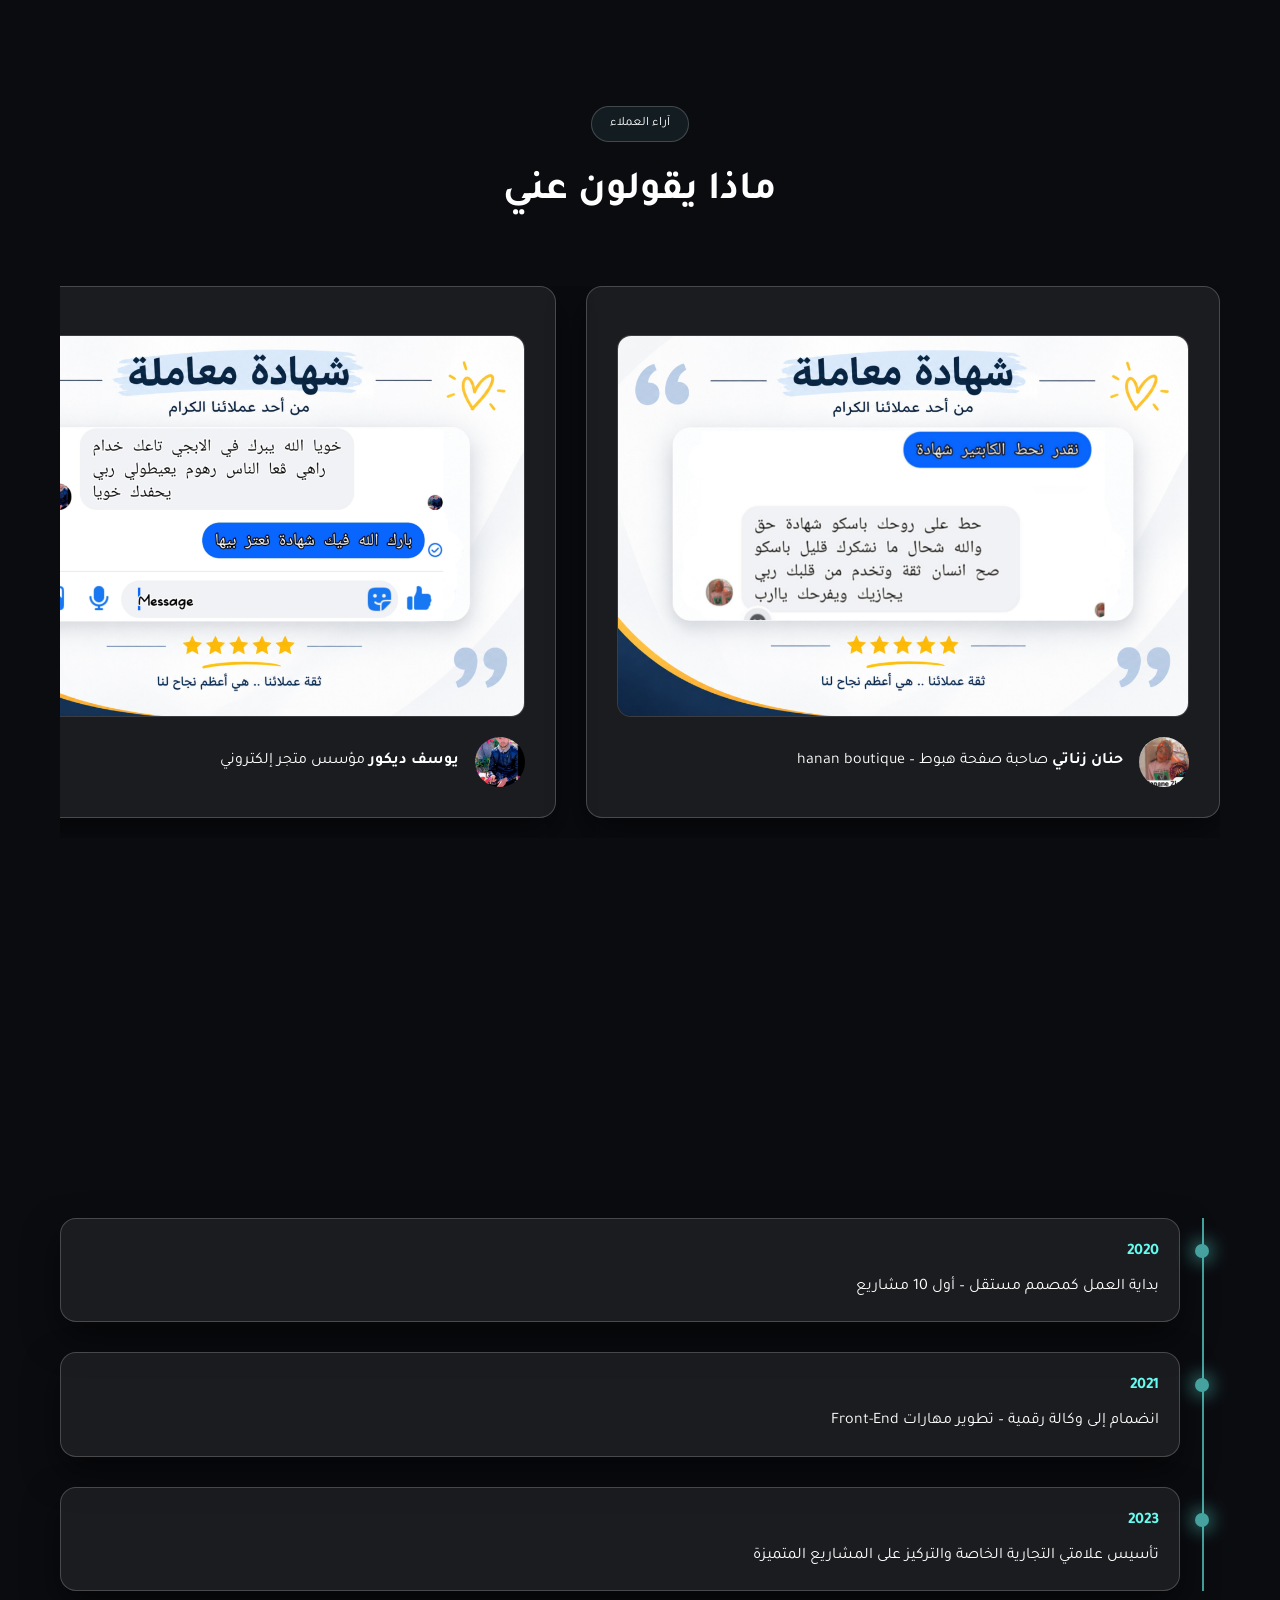
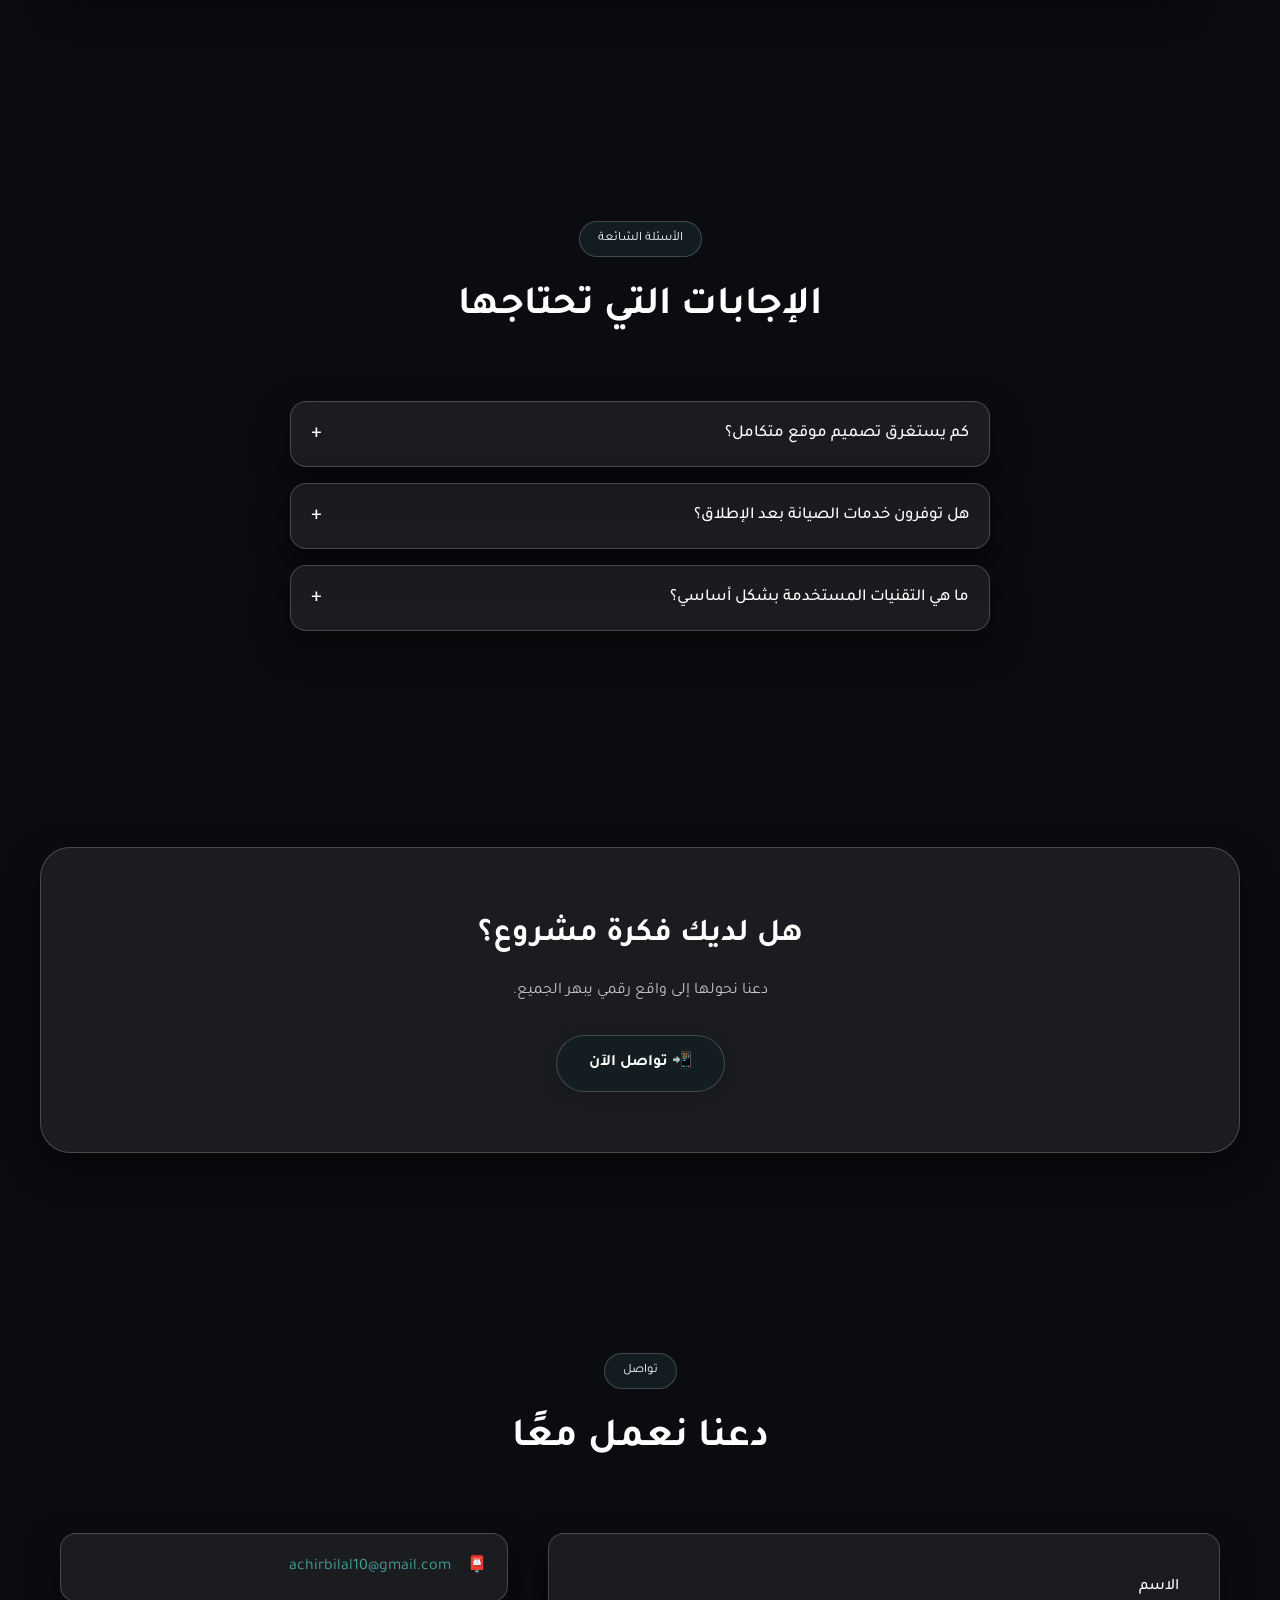
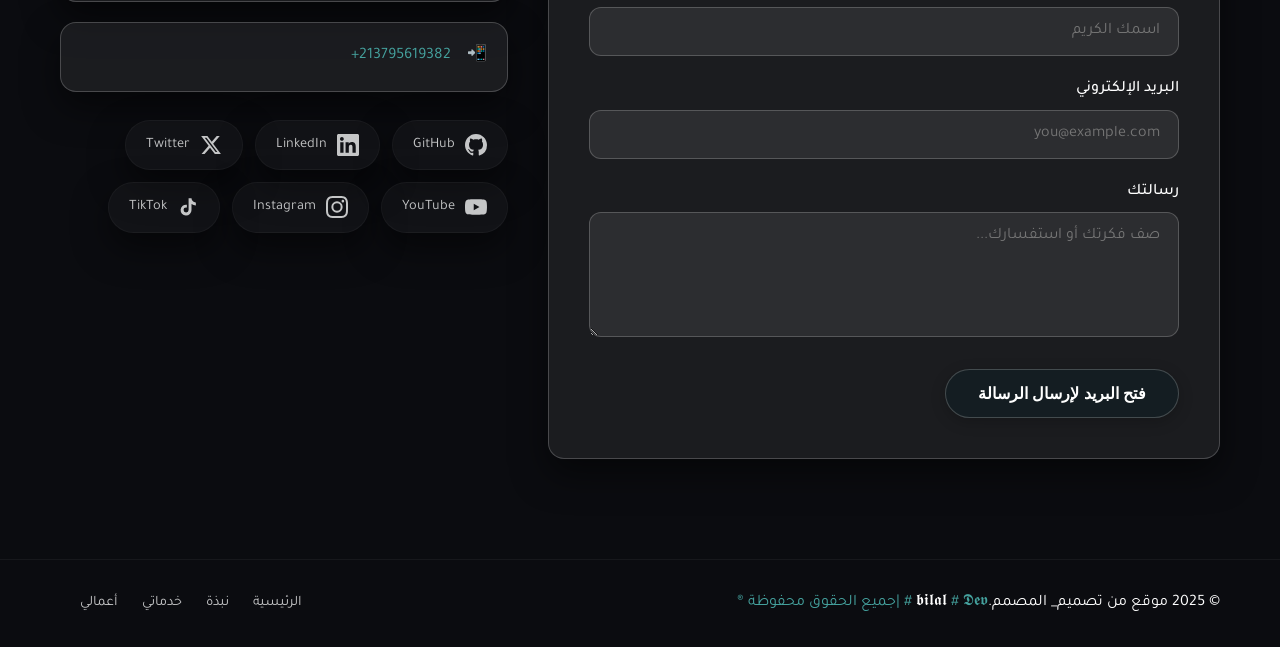
==== commit cf547348: "Update index.html" ====
--- a/index.html
+++ b/index.html
@@ -913,20 +913,19 @@
                     <h2 class="section-title">معرض المشاريع</h2>
                 </div>
 
-                <div class="filter-container reveal">
-                    <button class="filter-btn active" data-filter="all">الكل</button>
-                    <button class="filter-btn" data-filter="ui">تصميم UI</button>
-                    <button class="filter-btn" data-filter="dev">تطوير</button>
-                    <button class="filter-btn" data-filter="full">متكامل</button>
-                    <button class="filter-btn"
-data-filter="𝗔𝗣𝗣">تطبيق</button>
-                    <button class="filter-btn"
-                <div class="projects-grid" id="projectsGrid">
-                </div>
-
-            </div>
-        </section>
-
+<div class="filter-container reveal">
+    <button class="filter-btn active" data-filter="all">الكل</button>
+    <button class="filter-btn" data-filter="ui">تصميم UI</button>
+    <button class="filter-btn" data-filter="dev">تطوير</button>
+    <button class="filter-btn" data-filter="full">متكامل</button>
+    <button class="filter-btn" data-filter="app">تطبيق</button>
+</div>
+
+<div class="projects-grid" id="projectsGrid">
+    <!-- يتم عرض المشاريع تلقائياً بواسطة JavaScript -->
+</div>
+
+</section>
         <section class="section testimonials" id="testimonials">
             <div class="container">
 
